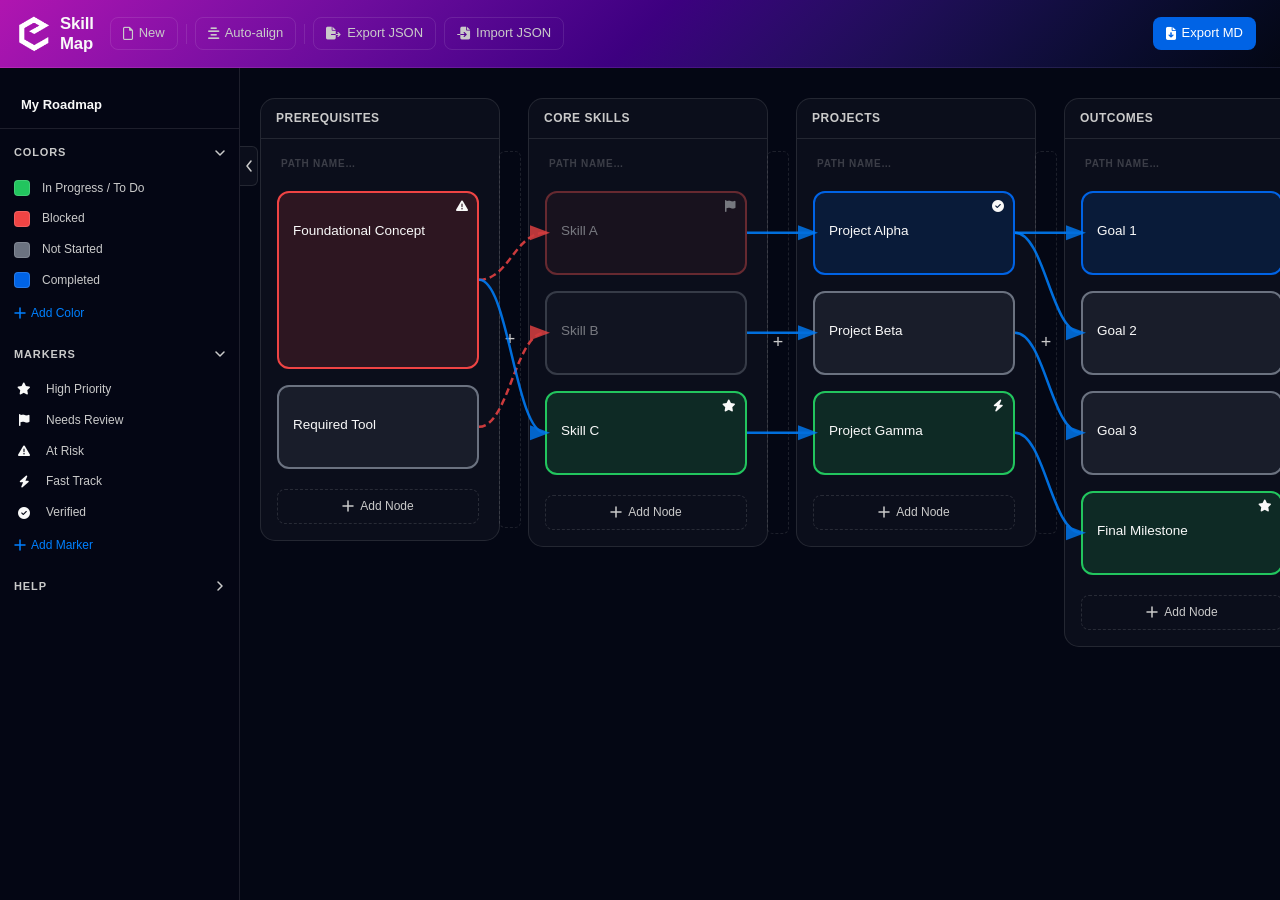
==== index.html @ e9efa6e0 "CDN" ====
<!DOCTYPE html>
<html lang="en">
<head>
<meta charset="UTF-8">
<meta http-equiv="X-Frame-Options" content="DENY">
<meta http-equiv="Content-Security-Policy" content="default-src 'self'; script-src 'self' 'unsafe-inline'; style-src 'self' 'unsafe-inline' cdnjs.cloudflare.com; font-src 'self' cdnjs.cloudflare.com; img-src 'self' data: blob:; frame-ancestors 'none'">
<meta name="viewport" content="width=device-width, initial-scale=1.0">
<title>Skill Map | Learning Path Builder</title>
<meta name="description" content="Map skills, milestones, and learning paths on a visual grid with typed connections and dependency locking. No install, saves locally">
<meta property="og:title" content="Skill Map — Visual Learning Path Builder">
<meta property="og:description" content="Map skills and learning paths as a grid with typed connections and dependency locking. No install">
<meta property="og:type" content="website">
<meta property="og:url" content="https://skillmap.neorgon.com/">
<meta property="og:site_name" content="Neorgon">
<meta name="twitter:card" content="summary_large_image">
<meta name="twitter:title" content="Skill Map — Visual Learning Path Builder">
<meta name="twitter:description" content="Map skills and learning paths as a grid with typed connections and dependency locking. No install">
<meta name="twitter:image" content="https://skillmap.neorgon.com/og-preview.jpg">
<meta name="robots" content="index, follow">
<link rel="canonical" href="https://skillmap.neorgon.com/">
<meta property="og:locale" content="en_US">
<meta property="og:image" content="https://skillmap.neorgon.com/og-preview.jpg">
<meta property="og:image:width" content="1200">
<meta property="og:image:height" content="630">
<meta name="theme-color" content="#040714">
<link rel="icon" type="image/x-icon" href="https://pub-b597cd281a384f98a47e1f043a6c4160.r2.dev/v1.0.0/favicon.ico" />
<link rel="icon" type="image/png" sizes="32x32" href="favicon-32x32.png" />
<link rel="icon" type="image/png" sizes="16x16" href="favicon-16x16.png" />
<link rel="stylesheet" href="https://cdnjs.cloudflare.com/ajax/libs/font-awesome/6.7.2/css/all.min.css" integrity="sha512-Evv84Mr4kqVGRNSgIGL/F/aIDqQb7xQ2vcrdIwxfjThSH8CSR7PBEakCr51Ck+w+/U6swU2Im1vVX0SVk9ABhg==" crossorigin="anonymous" referrerpolicy="no-referrer" />
<link rel="stylesheet" href="css/style.css" />
<script type="application/ld+json">
{
  "@context": "https://schema.org",
  "@type": "WebApplication",
  "name": "Skill Map",
  "description": "Map skills, milestones, and learning paths with typed connections and dependency locking.",
  "url": "https://skillmap.neorgon.com/",
  "applicationCategory": "ProductivityApplication",
  "operatingSystem": "Any",
  "offers": { "@type": "Offer", "price": "0", "priceCurrency": "USD" },
  "author": { "@type": "Organization", "name": "Neorgon", "url": "https://neorgon.com/" }
}
</script>
</head>
<body>
<div id="app">

  <a class="skip-link" href="#body">Skip to content</a>
  <!-- HEADER -->
  <header id="header">
    <div id="header-logo">
      <a href="https://neorgon.com/" target="_blank" rel="noopener noreferrer"><img src="energon-classic-logo.png" class="header-logo-img" alt="Neorgon"></a>
      <h1 id="app-brand"><span>Skill</span><span>Map</span></h1>
    </div>
    <button class="btn btn-ghost" id="btn-new" title="New diagram">
      <i class="fa-regular fa-file"></i>
      New
    </button>
    <div class="header-sep"></div>
    <button class="btn btn-ghost" id="btn-auto-layout" title="Auto-align nodes to their connections">
      <i class="fa-solid fa-align-center"></i>
      Auto-align
    </button>
    <div class="header-sep"></div>
    <button class="btn btn-ghost" id="btn-save-json" title="Export diagram as JSON file">
      <i class="fa-solid fa-file-export"></i>
      Export JSON
    </button>
    <button class="btn btn-ghost" id="btn-load-json" title="Import diagram from JSON file">
      <i class="fa-solid fa-file-import"></i>
      Import JSON
    </button>
    <input type="file" id="load-json-input" accept=".json" aria-hidden="true" />
    <div class="header-spacer"></div>
    <button class="btn btn-primary" id="btn-export-md" title="Export as Markdown">
      <i class="fa-solid fa-file-arrow-down"></i>
      Export MD
    </button>
    <a href="https://neorgon.com/" class="header-home" title="neorgon.com" aria-label="Neorgon home">
      <svg viewBox="0 0 24 24" fill="currentColor" xmlns="http://www.w3.org/2000/svg"><path d="M10 20v-6h4v6h5v-8h3L12 3 2 12h3v8z"/></svg>
    </a>
  </header>

  <!-- BODY -->
  <main id="body">

    <!-- SIDEBAR -->
    <nav id="sidebar">
      <div id="sidebar-inner">

        <!-- Diagram title -->
        <div id="sidebar-title-zone">
          <input type="text" id="diagram-title" spellcheck="false" aria-label="Diagram title" placeholder="Untitled Map" />
        </div>

        <!-- Color Legend -->
        <div class="sidebar-section" id="section-colors">
          <div class="sidebar-section-header" onclick="toggleSection('section-colors')">
            <span>Colors</span>
            <svg viewBox="0 0 12 12" fill="none"><path d="M2 4l4 4 4-4" stroke="currentColor" stroke-width="1.5" stroke-linecap="round" stroke-linejoin="round"/></svg>
          </div>
          <div class="sidebar-section-body">
            <div id="color-legend-list"></div>
            <button class="btn-add-legend" onclick="openAddColorModal()">
              <svg viewBox="0 0 12 12" fill="none"><path d="M6 1v10M1 6h10" stroke="currentColor" stroke-width="1.5" stroke-linecap="round"/></svg>
              Add Color
            </button>
          </div>
        </div>

        <!-- Marker Legend -->
        <div class="sidebar-section" id="section-markers">
          <div class="sidebar-section-header" onclick="toggleSection('section-markers')">
            <span>Markers</span>
            <svg viewBox="0 0 12 12" fill="none"><path d="M2 4l4 4 4-4" stroke="currentColor" stroke-width="1.5" stroke-linecap="round" stroke-linejoin="round"/></svg>
          </div>
          <div class="sidebar-section-body">
            <div id="marker-legend-list"></div>
            <button class="btn-add-legend" onclick="openAddMarkerModal()">
              <svg viewBox="0 0 12 12" fill="none"><path d="M6 1v10M1 6h10" stroke="currentColor" stroke-width="1.5" stroke-linecap="round"/></svg>
              Add Marker
            </button>
          </div>
        </div>

        <!-- Help -->
        <div class="sidebar-section collapsed" id="section-settings">
          <div class="sidebar-section-header" onclick="toggleSection('section-settings')">
            <span>Help</span>
            <svg viewBox="0 0 12 12" fill="none"><path d="M2 4l4 4 4-4" stroke="currentColor" stroke-width="1.5" stroke-linecap="round" stroke-linejoin="round"/></svg>
          </div>
          <div class="sidebar-section-body" style="color: var(--text-secondary); font-size: 11.5px; line-height: 1.6;">
            <p><b style="color: var(--text-primary)">Drag from node body</b> to connect</p>
            <p><b style="color: var(--text-primary)">Or hover over a node</b>, then click or drag the port circle</p>
            <p><b style="color: var(--text-primary)">Click a line</b> to change its type</p>
            <p><b style="color: var(--text-primary)">Double-click text</b> to edit</p>
            <p><b style="color: var(--text-primary)">Right-click</b> node for all options</p>
            <p><b style="color: var(--text-primary)">Double-click body</b> to lock/unlock</p>
            <p><b style="color: var(--text-primary)">Click lock icon</b> to unlock a manually locked node</p>
            <p><b style="color: var(--text-primary)">Drag handle</b> to move / reorder</p>
            <p style="margin-top: 8px; padding-top: 8px; border-top: 1px solid var(--border)"><b style="color: var(--accent-bright)">Dimmed + red border</b> means an unmet requirement. <b style="color: var(--accent-bright)">Lock icon</b> means manually locked.</p>
            <div style="margin-top: 10px; padding-top: 8px; border-top: 1px solid var(--border);">
              <div style="color: var(--text-secondary); font-size: 11px; font-weight: 600; letter-spacing: 0.07em; text-transform: uppercase; margin-bottom: 6px;">Connection types</div>
              <div class="etl-row"><span class="etl-dot" style="background:#ef4444"></span><span class="etl-name">blocks</span></div>
              <div class="etl-row"><span class="etl-dot" style="background:#0080ff"></span><span class="etl-name">informs</span></div>
              <div class="etl-row"><span class="etl-dot" style="background:#8b5cf6"></span><span class="etl-name">enhances</span></div>
              <div class="etl-row"><span class="etl-dot" style="background:#22c55e"></span><span class="etl-name">enables</span></div>
              <div class="etl-row"><span class="etl-dot" style="background:#f59e0b"></span><span class="etl-name">prepares</span></div>
            </div>
          </div>
        </div>

      </div>
    </nav>

    <!-- SIDEBAR TOGGLE -->
    <button id="sidebar-toggle" title="Toggle sidebar" onclick="toggleSidebar()">
      <svg id="sidebar-toggle-icon" viewBox="0 0 8 12" fill="none" width="8" height="12">
        <path d="M6 1L2 6L6 11" stroke="currentColor" stroke-width="1.5" stroke-linecap="round" stroke-linejoin="round"/>
      </svg>
    </button>

    <!-- CANVAS WRAPPER -->
    <div id="canvas-wrapper">
      <div id="canvas">
        <div class="canvas-hint" id="canvas-hint">
          <svg class="canvas-hint-icon" width="52" height="52" viewBox="0 0 24 24" fill="none" xmlns="http://www.w3.org/2000/svg">
            <rect x="3" y="3" width="7" height="7" rx="1.5" stroke="currentColor" stroke-width="1.2"/>
            <rect x="14" y="3" width="7" height="7" rx="1.5" stroke="currentColor" stroke-width="1.2"/>
            <rect x="3" y="14" width="7" height="7" rx="1.5" stroke="currentColor" stroke-width="1.2"/>
            <rect x="14" y="14" width="7" height="7" rx="1.5" stroke="currentColor" stroke-width="1.2"/>
            <line x1="6.5" y1="10" x2="6.5" y2="14" stroke="currentColor" stroke-width="1.2" stroke-linecap="round"/>
            <line x1="17.5" y1="10" x2="17.5" y2="14" stroke="currentColor" stroke-width="1.2" stroke-linecap="round"/>
          </svg>
          <div class="canvas-hint-text">Click <strong style="color: var(--text-primary); opacity: 1;">+ Add column</strong> to start building your roadmap</div>
        </div>
        <div id="column-header-row"><!-- filled by JS --></div>
        <div id="column-area">
          <!-- SVG overlay for connection lines -->
          <svg id="svg-overlay" width="0" height="0">
            <defs>
              <marker id="arrow-blocks"   markerWidth="8" markerHeight="8" refX="6" refY="3" orient="auto"><path d="M0,0 L0,6 L8,3 z" fill="#ef4444" opacity="0.9"/></marker>
              <marker id="arrow-informs"  markerWidth="8" markerHeight="8" refX="6" refY="3" orient="auto"><path d="M0,0 L0,6 L8,3 z" fill="#0080ff" opacity="0.9"/></marker>
              <marker id="arrow-enhances" markerWidth="8" markerHeight="8" refX="6" refY="3" orient="auto"><path d="M0,0 L0,6 L8,3 z" fill="#8b5cf6" opacity="0.9"/></marker>
              <marker id="arrow-enables"  markerWidth="8" markerHeight="8" refX="6" refY="3" orient="auto"><path d="M0,0 L0,6 L8,3 z" fill="#22c55e" opacity="0.9"/></marker>
              <marker id="arrow-prepares" markerWidth="8" markerHeight="8" refX="6" refY="3" orient="auto"><path d="M0,0 L0,6 L8,3 z" fill="#f59e0b" opacity="0.9"/></marker>
            </defs>
          </svg>
          <!-- columns filled by JS -->
        </div>
      </div>
    </div>

  </main><!-- #body -->
</div><!-- #app -->

<!-- CONTEXT MENU -->
<div id="context-menu" role="menu"></div>

<!-- EDGE TYPE MENU (shown when clicking a connection line) -->
<div id="edge-type-menu"></div>

<!-- TEMP CONNECTION SVG (rubber-band line while drawing) -->
<svg id="temp-connection-line" style="display:none;">
  <defs>
    <marker id="arrow-temp" markerWidth="8" markerHeight="8" refX="6" refY="3" orient="auto">
      <path d="M0,0 L0,6 L8,3 z" fill="#0080ff" opacity="0.7"/>
    </marker>
  </defs>
  <path id="temp-path" fill="none" stroke="#0080ff" stroke-width="2" stroke-dasharray="6,3"
        marker-end="url(#arrow-temp)" opacity="0.7"/>
</svg>

<!-- TOAST CONTAINER -->
<div id="toast-container"></div>

<!-- MODAL OVERLAY -->
<div id="modal-overlay">
  <div id="modal-box" class="modal"></div>
</div>

<script src="js/app.js" defer></script>
</body>
</html>
---- css/style.css ----
/* ===== RESET ===== */
*, *::before, *::after { box-sizing: border-box; margin: 0; padding: 0; }
button { cursor: pointer; border: none; background: none; font: inherit; }
input, textarea { font: inherit; }
[contenteditable]:focus { outline: none; }

/* ===== DESIGN TOKENS ===== */
:root {
  /* Colors */
  --bg: #040714;
  --surface: rgba(255,255,255,0.03);
  --surface-hover: rgba(255,255,255,0.06);
  --surface-2: rgba(255,255,255,0.07);
  --border-subtle: rgba(255,255,255,0.07);
  --border: rgba(255,255,255,0.1);
  --border-strong: rgba(255,255,255,0.22);
  --border-active: rgba(255,255,255,0.25);
  --text-primary: #f9f9f9;
  --text-secondary: #cacaca;
  --text-muted: rgba(255,255,255,0.55);
  --accent: #0063e5;
  --accent-bright: #0080ff;
  --success: #22c55e;
  --warning: #f59e0b;
  --danger: #ef4444;

  /* Typography Scale */
  --text-xs:   0.75rem;
  --text-sm:   0.875rem;
  --text-base: 1rem;
  --text-lg:   1.125rem;
  --text-xl:   1.25rem;
  --text-2xl:  1.5rem;
  --font: 'Avenir Next', -apple-system, BlinkMacSystemFont, 'Segoe UI', sans-serif;

  /* Spacing Scale (4px grid) */
  --space-1: 4px;
  --space-2: 8px;
  --space-3: 12px;
  --space-4: 16px;
  --space-6: 24px;
  --space-8: 32px;
  --space-10: 40px;
  --space-12: 48px;

  /* Radii */
  --radius-sm: 6px;
  --radius-input: 8px;
  --radius-card: 15px;
  --radius-xl: 20px;

  /* Easing & Duration */
  --ease-snap: cubic-bezier(0.34, 1.56, 0.64, 1);
  --ease-out:  cubic-bezier(0.16, 1, 0.3, 1);
  --dur-fast: 120ms;
  --dur: 200ms;
  --dur-slow: 350ms;

  /* App dimensions */
  --sidebar-width: 240px;
  --header-height: 68px;
  --col-min-width: 300px;
  --node-base-height: 84px;
  --node-row-span: 94px;
  --node-gap: 16px;
  --col-padding: 12px;
}

/* ===== BASE ===== */
html, body {
  height: 100%;
  overflow: hidden;
  background: var(--bg);
  color: var(--text-primary);
  font-family: var(--font);
  font-size: 14px;
  line-height: 1.4;
}

/* ===== APP SHELL ===== */
#app {
  display: flex;
  flex-direction: column;
  height: 100vh;
  width: 100vw;
  overflow: hidden;
}

/* ===== HEADER ===== */
#header {
  display: flex;
  align-items: center;
  gap: 8px;
  padding: 0 16px;
  height: var(--header-height);
  background: linear-gradient(in oklch 135deg, #B015B0 0%, #3D0080 50%, #040714 100%);
  border-bottom: 1px solid rgba(255, 255, 255, 0.07);
  backdrop-filter: blur(12px);
  flex-shrink: 0;
  z-index: 100;
}

#header-logo {
  display: flex;
  align-items: center;
  gap: 8px;
  margin-right: 8px;
}

.header-logo-img {
  height: 36px;
  width: auto;
  flex-shrink: 0;
  filter: brightness(0) invert(1);
  transition: transform 0.3s cubic-bezier(0.34, 1.56, 0.64, 1);
  display: block;
}
.header-logo-img:hover { transform: scale(1.14) rotate(-9deg); }

#app-brand {
  display: flex;
  flex-direction: column;
  line-height: 1.15;
  font-size: 1.2em;
  font-weight: 600;
  color: var(--text-primary);
  letter-spacing: -0.01em;
}

/* Diagram title lives in the sidebar now */
#sidebar-title-zone {
  padding: 10px 12px 8px;
  border-bottom: 1px solid var(--border);
  margin-bottom: 8px;
}
#diagram-title {
  width: 100%;
  box-sizing: border-box;
  font-size: 13px;
  font-weight: 600;
  color: var(--text-primary);
  background: transparent;
  border: 1px solid transparent;
  border-radius: var(--radius-input);
  padding: 5px 8px;
  transition: border-color 0.15s ease, background 0.15s ease;
}
#diagram-title:hover {
  border-color: var(--border);
  background: var(--surface-hover);
}
#diagram-title:focus {
  border-color: var(--accent);
  background: var(--surface-hover);
  outline: none;
}

.header-sep {
  width: 1px;
  height: 20px;
  background: var(--border);
  flex-shrink: 0;
}

.header-spacer { flex: 1; }

/* Header buttons */
.btn {
  display: inline-flex;
  align-items: center;
  gap: 6px;
  padding: 6px 12px;
  border-radius: var(--radius-input);
  font-size: 13px;
  font-weight: 500;
  transition: all 0.15s ease;
  white-space: nowrap;
  flex-shrink: 0;
}
.btn-ghost {
  color: var(--text-secondary);
  border: 1px solid var(--border);
  background: transparent;
}
.btn-ghost:hover {
  color: var(--text-primary);
  border-color: var(--border-active);
  background: var(--surface-hover);
}
.btn-primary {
  color: #fff;
  background: var(--accent);
  border: 1px solid transparent;
}
.btn-primary:hover {
  background: var(--accent-bright);
  box-shadow: 0 4px 16px rgba(0,99,229,0.4);
}
.btn-danger-ghost {
  color: var(--danger);
  border: 1px solid rgba(239,68,68,0.3);
}
.btn-danger-ghost:hover {
  background: rgba(239,68,68,0.1);
  border-color: var(--danger);
}
.btn svg { width: 14px; height: 14px; flex-shrink: 0; }
.btn i { font-size: 13px; flex-shrink: 0; line-height: 1; }
.btn:focus-visible {
  outline: 2px solid var(--accent);
  outline-offset: 2px;
}

/* Hidden file input */
#load-json-input { display: none; }

/* ===== BODY LAYOUT ===== */
#body {
  display: flex;
  flex: 1;
  overflow: hidden;
  position: relative;
}

/* ===== SIDEBAR ===== */
#sidebar {
  width: var(--sidebar-width);
  flex-shrink: 0;
  background: rgba(4,7,20,0.8);
  border-right: 1px solid var(--border);
  display: flex;
  flex-direction: column;
  overflow: hidden;
  transition: width 0.2s ease;
}
#sidebar.collapsed { width: 0; overflow: hidden; }

#sidebar-inner {
  width: var(--sidebar-width);
  height: 100%;
  overflow-y: auto;
  overflow-x: hidden;
  padding: 12px 0 20px;
  scrollbar-width: thin;
  scrollbar-color: rgba(255,255,255,0.1) transparent;
}
#sidebar-inner::-webkit-scrollbar { width: 4px; }
#sidebar-inner::-webkit-scrollbar-thumb { background: rgba(255,255,255,0.1); border-radius: 2px; }

/* Sidebar section */
.sidebar-section {
  margin-bottom: 4px;
}

.sidebar-section-header {
  display: flex;
  align-items: center;
  gap: 6px;
  padding: 8px 14px;
  cursor: pointer;
  user-select: none;
  color: var(--text-secondary);
  font-size: 11px;
  font-weight: 600;
  letter-spacing: 0.08em;
  text-transform: uppercase;
  transition: color 0.15s ease;
}
.sidebar-section-header:hover { color: var(--text-primary); }
.sidebar-section-header svg {
  width: 12px; height: 12px;
  margin-left: auto;
  transition: transform 0.2s ease;
}
.sidebar-section.collapsed .sidebar-section-header svg { transform: rotate(-90deg); }
.sidebar-section-body { padding: 4px 12px 8px; }
.sidebar-section.collapsed .sidebar-section-body { display: none; }

/* Legend rows */
.legend-row {
  display: flex;
  align-items: center;
  gap: 7px;
  padding: 4px 2px;
  border-radius: 6px;
  transition: background 0.12s ease;
}
.legend-row:hover { background: var(--surface-hover); }

.color-swatch {
  width: 16px; height: 16px;
  border-radius: 4px;
  flex-shrink: 0;
  cursor: pointer;
  border: 1.5px solid rgba(255,255,255,0.15);
}
.color-swatch-input {
  width: 16px; height: 16px;
  border-radius: 4px;
  padding: 0;
  border: none;
  cursor: pointer;
  flex-shrink: 0;
  opacity: 0;
  position: absolute;
}
.color-swatch-wrapper {
  position: relative;
  width: 16px; height: 16px;
  flex-shrink: 0;
}

.legend-label {
  flex: 1;
  font-size: 12px;
  color: var(--text-secondary);
  background: transparent;
  border: 1px solid transparent;
  border-radius: 4px;
  padding: 2px 4px;
  min-width: 0;
  transition: all 0.12s ease;
}
.legend-label:hover { border-color: var(--border); }
.legend-label:focus { border-color: var(--accent); color: var(--text-primary); outline: none; }

.legend-delete {
  width: 20px; height: 20px;
  border-radius: 4px;
  color: var(--text-secondary);
  display: flex; align-items: center; justify-content: center;
  font-size: 14px;
  line-height: 1;
  opacity: 0;
  transition: all 0.12s ease;
  flex-shrink: 0;
}
.legend-row:hover .legend-delete { opacity: 1; }
.legend-delete:hover { background: rgba(239,68,68,0.15); color: var(--danger); }

.marker-icon { display: inline-flex; align-items: center; justify-content: center; width: 20px; height: 20px; flex-shrink: 0; }
.marker-icon i { font-size: 12px; }
.node-markers span { display: inline-flex; align-items: center; }
.node-markers span i { font-size: 12px; }

.btn-add-legend {
  display: flex;
  align-items: center;
  gap: 5px;
  padding: 5px 2px;
  margin-top: 4px;
  color: var(--accent-bright);
  font-size: 12px;
  font-weight: 500;
  border-radius: 4px;
  transition: all 0.12s ease;
  width: 100%;
}
.btn-add-legend:hover { background: rgba(0,128,255,0.08); }
.btn-add-legend svg { width: 12px; height: 12px; }

/* Sidebar toggle button */
#sidebar-toggle {
  position: absolute;
  left: var(--sidebar-width);
  top: calc(var(--header-height) + 10px);
  z-index: 200;
  width: 18px;
  height: 40px;
  background: var(--surface);
  border: 1px solid var(--border);
  border-left: none;
  border-radius: 0 6px 6px 0;
  color: var(--text-secondary);
  display: flex; align-items: center; justify-content: center;
  transition: left 0.2s ease, color 0.15s ease, background 0.15s ease;
  cursor: pointer;
}
#sidebar-toggle:hover { color: var(--text-primary); background: var(--surface-hover); }
#sidebar.collapsed ~ #sidebar-toggle,
#sidebar-toggle.collapsed { left: 0; }

/* ===== CANVAS WRAPPER ===== */
#canvas-wrapper {
  flex: 1;
  overflow: auto;
  position: relative;
  background: var(--bg);
  scrollbar-width: thin;
  scrollbar-color: rgba(255,255,255,0.1) transparent;
}
#canvas-wrapper::-webkit-scrollbar { width: 8px; height: 8px; }
#canvas-wrapper::-webkit-scrollbar-track { background: transparent; }
#canvas-wrapper::-webkit-scrollbar-thumb { background: rgba(255,255,255,0.1); border-radius: 4px; }
#canvas-wrapper::-webkit-scrollbar-corner { background: transparent; }

/* ===== CANVAS ===== */
#canvas {
  display: flex;
  flex-direction: column;
  min-width: max-content;
  min-height: 100%;
  padding: 20px 20px 40px;
  position: relative;
}

/* Column header row */
#column-header-row {
  display: flex;
  gap: 28px;
  margin-bottom: 10px;
  align-items: stretch;
}

/* Column grid area */
#column-area {
  display: flex;
  gap: 28px;
  flex: 1;
  align-items: flex-start;
  position: relative;
}

/* Individual column */
.column {
  min-width: var(--col-min-width);
  width: var(--col-min-width);
  display: flex;
  flex-direction: column;
  flex-shrink: 0;
}

.column-header {
  display: flex;
  align-items: center;
  gap: 6px;
  background: var(--surface);
  border: 1px solid var(--border);
  border-radius: var(--radius-card) var(--radius-card) 0 0;
  padding: 8px 10px;
  min-height: 40px;
  position: relative;
}

.column-title {
  flex: 1;
  font-size: 12px;
  font-weight: 600;
  letter-spacing: 0.04em;
  color: var(--text-secondary);
  text-transform: uppercase;
  background: transparent;
  border: 1px solid transparent;
  border-radius: 4px;
  padding: 2px 4px;
  cursor: text;
  transition: all 0.12s ease;
  white-space: nowrap;
  overflow: hidden;
  text-overflow: ellipsis;
  min-width: 0;
}
.column-title:hover { border-color: var(--border); color: var(--text-primary); }
.column-title:focus { border-color: var(--accent); color: var(--text-primary); outline: none; }

.column-delete-btn {
  width: 20px; height: 20px;
  border-radius: 4px;
  color: var(--text-secondary);
  display: flex; align-items: center; justify-content: center;
  font-size: 14px;
  opacity: 0;
  transition: all 0.12s ease;
  flex-shrink: 0;
}
.column-header:hover .column-delete-btn { opacity: 1; }
.column-delete-btn:hover { background: rgba(239,68,68,0.15); color: var(--danger); }

/* Column body (nodes list) */
.column-body {
  background: var(--surface);
  border: 1px solid var(--border);
  border-top: none;
  border-radius: 0 0 var(--radius-card) var(--radius-card);
  padding: var(--col-padding);
  display: flex;
  flex-direction: column;
  gap: var(--node-gap);
  flex: 1;
  min-height: 120px;
}

/* Add node button in column */
.btn-add-node {
  display: flex;
  align-items: center;
  justify-content: center;
  gap: 6px;
  padding: 8px;
  border-radius: var(--radius-input);
  border: 1.5px dashed rgba(255,255,255,0.12);
  color: var(--text-secondary);
  font-size: 12px;
  font-weight: 500;
  transition: all 0.15s ease;
  margin-top: 4px;
}
.btn-add-node:hover {
  border-color: var(--accent);
  color: var(--accent-bright);
  background: rgba(0,99,229,0.06);
}
.btn-add-node svg { width: 12px; height: 12px; }

/* Add column button */
#add-column-btn {
  min-width: 48px;
  width: 48px;
  display: flex;
  align-items: center;
  justify-content: center;
  background: var(--surface);
  border: 1.5px dashed rgba(255,255,255,0.1);
  border-radius: var(--radius-card);
  color: var(--text-secondary);
  font-size: 20px;
  transition: all 0.15s ease;
  flex-shrink: 0;
  cursor: pointer;
  min-height: 80px;
}
#add-column-btn:hover {
  border-color: var(--accent);
  color: var(--accent-bright);
  background: rgba(0,99,229,0.06);
}

/* ===== NODES ===== */
.node {
  position: relative;
  border-radius: 12px;
  border: 2px solid;
  padding: 14px 14px 12px;
  cursor: pointer;
  transition: transform 0.15s ease, box-shadow 0.15s ease, opacity 0.15s ease;
  user-select: none;
  min-height: var(--node-base-height);
  display: flex;
  flex-direction: column;
  gap: 6px;
}
.node:hover {
  transform: translateY(-2px);
}
.node.selected {
  outline: 2px solid var(--accent-bright);
  outline-offset: 2px;
}
.node.drag-over {
  outline: 2px dashed var(--accent-bright);
  outline-offset: 2px;
}
.node.effectively-locked {
  opacity: 0.45;
  filter: grayscale(20%);
}
.node.drag-source { opacity: 0.2 !important; pointer-events: none; }

/* ── GAME CARD LAYOUT ────────────────────────────────── */
.node.node-has-icon {
  padding: 0;
  flex-direction: row;
  align-items: stretch;
  overflow: hidden;
  min-height: 64px;
}
.node-icon-box {
  width: 64px;
  min-width: 64px;
  flex-shrink: 0;
  overflow: hidden;
  position: relative;
}
.node-icon-box img {
  width: 100%;
  height: 100%;
  object-fit: cover;
  display: block;
}
.node-vbar {
  width: 3px;
  flex-shrink: 0;
  align-self: stretch;
  opacity: 0.55;
}
.node-body-content {
  flex: 1;
  padding: 10px 32px 10px 12px;
  display: flex;
  flex-direction: column;
  justify-content: center;
  min-width: 0;
}
/* In game card, no top margin needed on text — no inline handle above */
.node.node-has-icon .node-text {
  margin-top: 0 !important;
}
/* Push drag handle dots to only span the body content area (after icon+vbar = 67px) */
.node.node-has-icon .node-drag-handle {
  left: 67px;
}

/* ===== POINTER DRAG ===== */
.drop-indicator {
  height: 3px;
  background: var(--accent-bright);
  border-radius: 2px;
  margin: 2px 0;
  box-shadow: 0 0 10px rgba(0,128,255,0.8), 0 0 0 1px rgba(0,128,255,0.3);
  pointer-events: none;
  flex-shrink: 0;
  animation: drop-indicator-in 0.1s ease forwards;
}
@keyframes drop-indicator-in {
  from { opacity: 0; transform: scaleX(0.8); }
  to   { opacity: 1; transform: scaleX(1); }
}
.column-body.drag-target, .lane.drag-target {
  background: rgba(0,99,229,0.08) !important;
  border-color: rgba(0,99,229,0.4) !important;
  box-shadow: inset 0 0 24px rgba(0,99,229,0.06);
}

/* Node text */
.node-text {
  font-size: 13.5px;
  font-weight: 500;
  color: var(--text-primary);
  word-break: break-word;
  flex: 1;
  line-height: 1.45;
  min-height: 20px;
}
.node-text[contenteditable="true"] {
  cursor: text;
  border-radius: 3px;
  padding: 1px 3px;
  margin: -1px -3px;
  background: rgba(255,255,255,0.06);
  outline: 1px solid var(--accent);
}

/* Node markers */
.node-markers {
  position: absolute;
  top: 7px;
  right: 9px;
  display: flex;
  gap: 3px;
  font-size: 13px;
  line-height: 1;
}
.node-markers span {
  display: inline-block;
  animation: marker-pop 0.2s cubic-bezier(0.34,1.56,0.64,1) both;
}
@keyframes marker-pop {
  from { opacity: 0; transform: scale(0.4) rotate(-15deg); }
  to   { opacity: 1; transform: scale(1) rotate(0deg); }
}

/* Lock overlay — rendered as a clickable button */
.node-lock {
  position: absolute;
  top: 6px;
  left: 7px;
  font-size: 11px;
  opacity: 0.6;
  background: none;
  border: none;
  cursor: pointer;
  padding: 3px;
  border-radius: 4px;
  line-height: 1;
  display: inline-flex;
  align-items: center;
  color: var(--text-secondary);
  transition: opacity 0.12s ease, background 0.12s ease;
}
.node-lock:hover {
  opacity: 1;
  background: rgba(255,255,255,0.12);
}

/* Connection ports */
.port {
  position: absolute;
  width: 14px;
  height: 14px;
  border-radius: 50%;
  background: var(--bg);
  border: 2.5px solid var(--border-active);
  top: 50%;
  transform: translateY(-50%);
  opacity: 0;
  transition: opacity 0.15s ease, transform 0.15s ease, border-color 0.15s ease, background 0.15s ease;
  z-index: 20;
  cursor: crosshair;
}
.port-left  { left:  -7px; }
.port-right { right: -7px; }
.port-top    { top: -7px;  bottom: auto; left: 50%; transform: translateX(-50%); }
.port-bottom { bottom: -7px; top: auto; left: 50%; transform: translateX(-50%); }
/* Show ports on node hover */
.node:hover .port { opacity: 1; }
/* Bigger + colored on port hover */
.port:hover {
  transform: translateY(-50%) scale(1.5);
  border-color: var(--accent-bright);
  background: var(--accent-bright);
  box-shadow: 0 0 0 4px rgba(0,128,255,0.25);
}
.port-top:hover    { transform: translateX(-50%) scale(1.5); border-color: var(--accent-bright); background: var(--accent-bright); box-shadow: 0 0 0 4px rgba(0,128,255,0.25); }
.port-bottom:hover { transform: translateX(-50%) scale(1.5); border-color: var(--accent-bright); background: var(--accent-bright); box-shadow: 0 0 0 4px rgba(0,128,255,0.25); }
/* In connection mode: keep all ports visible */
.connection-mode .port { opacity: 0.9; animation: port-pulse 1.2s ease infinite; }
.connection-mode .port-source-active {
  background: var(--accent-bright);
  border-color: var(--accent-bright);
  opacity: 1;
  animation: none;
  box-shadow: 0 0 0 5px rgba(0,128,255,0.3);
}
/* While dragging to connect — show ports on ALL nodes */
.drag-connecting .port { opacity: 0.8; }
.drag-connecting .node:hover .port {
  opacity: 1;
  transform: translateY(-50%) scale(1.4);
  border-color: var(--accent-bright);
  background: rgba(0,128,255,0.3);
}

@keyframes port-pulse {
  0%, 100% { box-shadow: 0 0 0 0 rgba(0,128,255,0.5); }
  50% { box-shadow: 0 0 0 4px rgba(0,128,255,0); }
}

/* ===== SVG OVERLAY ===== */
#svg-overlay {
  position: absolute;
  top: 0; left: 0;
  pointer-events: none;
  z-index: 10;
  overflow: visible;
}
#svg-overlay path, #svg-overlay line {
  pointer-events: none;
}
#svg-overlay path.selected-edge {
  stroke-width: 4 !important;
  filter: drop-shadow(0 0 4px currentColor);
}

/* ===== CONTEXT MENU ===== */
#context-menu {
  position: fixed;
  z-index: 1000;
  background: rgba(10,15,35,0.97);
  border: 1px solid var(--border-active);
  border-radius: 10px;
  padding: 4px;
  min-width: 180px;
  box-shadow: 0 12px 40px rgba(0,0,0,0.6), 0 0 0 1px rgba(255,255,255,0.04);
  backdrop-filter: blur(20px);
  display: none;
}
#context-menu.visible { display: block; }

.ctx-item {
  display: flex;
  align-items: center;
  gap: 8px;
  padding: 7px 10px;
  border-radius: 6px;
  color: var(--text-secondary);
  font-size: 13px;
  cursor: pointer;
  transition: all 0.1s ease;
  white-space: nowrap;
}
.ctx-item:hover { background: var(--surface-hover); color: var(--text-primary); }
.ctx-item.danger:hover { background: rgba(239,68,68,0.1); color: var(--danger); }
.ctx-item svg { width: 14px; height: 14px; flex-shrink: 0; }

.ctx-separator {
  height: 1px;
  background: var(--border);
  margin: 3px 6px;
}

.ctx-submenu-header {
  padding: 4px 10px 2px;
  font-size: 10px;
  font-weight: 600;
  letter-spacing: 0.07em;
  text-transform: uppercase;
  color: rgba(255,255,255,0.3);
}

.ctx-color-grid {
  display: flex;
  flex-wrap: wrap;
  gap: 5px;
  padding: 4px 10px 6px;
}
.ctx-color-btn {
  width: 22px; height: 22px;
  border-radius: 5px;
  border: 2px solid rgba(255,255,255,0.15);
  cursor: pointer;
  transition: transform 0.1s ease, border-color 0.1s ease;
  flex-shrink: 0;
}
.ctx-color-btn:hover { transform: scale(1.2); border-color: rgba(255,255,255,0.5); }
.ctx-color-btn.active { border-color: white; box-shadow: 0 0 0 2px rgba(255,255,255,0.3); }

.ctx-marker-row {
  display: flex;
  flex-wrap: wrap;
  gap: 4px;
  padding: 4px 10px 6px;
}
.ctx-marker-btn {
  width: 28px; height: 28px;
  border-radius: 6px;
  border: 1.5px solid var(--border);
  cursor: pointer;
  font-size: 14px;
  display: flex; align-items: center; justify-content: center;
  transition: all 0.1s ease;
  flex-shrink: 0;
}
.ctx-marker-btn:hover { background: var(--surface-hover); border-color: var(--border-active); }
.ctx-marker-btn.active { border-color: var(--accent-bright); background: rgba(0,128,255,0.15); }

.ctx-rowspan-row {
  display: flex;
  gap: 4px;
  padding: 4px 10px 6px;
}
.ctx-span-btn {
  flex: 1;
  padding: 4px;
  border-radius: 5px;
  border: 1.5px solid var(--border);
  color: var(--text-secondary);
  font-size: 12px;
  text-align: center;
  cursor: pointer;
  transition: all 0.1s ease;
}
.ctx-span-btn:hover { border-color: var(--border-active); color: var(--text-primary); background: var(--surface-hover); }
.ctx-span-btn.active { border-color: var(--accent-bright); color: var(--accent-bright); background: rgba(0,128,255,0.12); }

/* Edge type selector */
.ctx-edge-type-row {
  display: flex;
  gap: 5px;
  padding: 4px 10px 6px;
}
.ctx-edge-type-btn {
  flex: 1;
  padding: 5px;
  border-radius: 6px;
  border: 1.5px solid var(--border);
  color: var(--text-secondary);
  font-size: 11px;
  font-weight: 500;
  text-align: center;
  cursor: pointer;
  transition: all 0.12s ease;
}
.ctx-edge-type-btn.blocks { color: var(--danger); }
.ctx-edge-type-btn.informs { color: var(--accent-bright); }
.ctx-edge-type-btn:hover { border-color: currentColor; background: rgba(255,255,255,0.04); }

/* ===== EDGE TYPE MENU ===== */
#edge-type-menu {
  position: fixed;
  z-index: 1000;
  background: rgba(10,15,35,0.97);
  border: 1px solid var(--border-active);
  border-radius: 10px;
  padding: 6px;
  display: none;
  flex-direction: column;
  gap: 2px;
  min-width: 170px;
  box-shadow: 0 12px 40px rgba(0,0,0,0.6), 0 0 0 1px rgba(255,255,255,0.04);
  backdrop-filter: blur(20px);
}
#edge-type-menu.visible { display: flex; }
.etm-label {
  font-size: 10px;
  font-weight: 600;
  letter-spacing: 0.08em;
  text-transform: uppercase;
  color: rgba(255,255,255,0.3);
  padding: 3px 8px 5px;
}
.etm-btn {
  display: flex;
  align-items: center;
  gap: 9px;
  padding: 7px 10px;
  border-radius: 6px;
  cursor: pointer;
  font-size: 12px;
  font-weight: 500;
  color: var(--text-secondary);
  transition: all 0.1s ease;
  background: none;
  border: none;
  text-align: left;
  width: 100%;
}
.etm-btn:hover { background: var(--surface-hover); color: var(--text-primary); }
.etm-btn.active { background: rgba(255,255,255,0.07); color: var(--text-primary); }
.etm-dot { width: 10px; height: 10px; border-radius: 50%; flex-shrink: 0; }
.etm-btn i { font-size: 12px; width: 14px; text-align: center; flex-shrink: 0; }
.etm-sep { height: 1px; background: var(--border); margin: 3px 6px; }

/* ===== TOASTS ===== */
#toast-container {
  position: fixed;
  bottom: 20px;
  right: 20px;
  z-index: 2000;
  display: flex;
  flex-direction: column;
  gap: 8px;
  pointer-events: none;
}

.toast {
  background: rgba(20,28,58,0.97);
  border: 1px solid var(--border-active);
  border-radius: 10px;
  padding: 10px 16px;
  font-size: 13px;
  color: var(--text-primary);
  display: flex;
  align-items: center;
  gap: 8px;
  box-shadow: 0 8px 32px rgba(0,0,0,0.5);
  backdrop-filter: blur(16px);
  animation: toast-in 0.25s ease forwards;
  max-width: 320px;
}
.toast.out { animation: toast-out 0.25s ease forwards; }
.toast-icon { font-size: 16px; flex-shrink: 0; }

@keyframes toast-in {
  from { opacity: 0; transform: translateY(12px); }
  to { opacity: 1; transform: translateY(0); }
}
@keyframes toast-out {
  from { opacity: 1; transform: translateY(0); }
  to { opacity: 0; transform: translateY(6px); }
}

/* ===== MODALS ===== */
#modal-overlay {
  position: fixed;
  inset: 0;
  background: rgba(0,0,0,0.6);
  backdrop-filter: blur(6px);
  z-index: 500;
  display: none;
  align-items: center;
  justify-content: center;
}
#modal-overlay.visible { display: flex; }

.modal {
  background: rgba(10,15,35,0.98);
  border: 1px solid var(--border-active);
  border-radius: var(--radius-card);
  padding: 24px;
  min-width: 320px;
  max-width: 480px;
  box-shadow: 0 24px 64px rgba(0,0,0,0.8);
}
.modal-title {
  font-size: 16px;
  font-weight: 600;
  margin-bottom: 16px;
  color: var(--text-primary);
}
.modal-body { margin-bottom: 20px; }
.modal-body p { color: var(--text-secondary); font-size: 13px; line-height: 1.5; }
.modal-actions { display: flex; gap: 8px; justify-content: flex-end; }

/* Form inputs inside modals */
.form-group { margin-bottom: 14px; }
.form-label { display: block; font-size: 12px; color: var(--text-secondary); margin-bottom: 5px; font-weight: 500; }
.form-input {
  width: 100%;
  padding: 8px 10px;
  background: var(--surface);
  border: 1px solid var(--border);
  border-radius: var(--radius-input);
  color: var(--text-primary);
  font-size: 13px;
  transition: border-color 0.12s ease;
}
.form-input:focus { border-color: var(--accent); outline: none; }

/* Add color form */
.add-color-preview {
  width: 100%;
  height: 40px;
  border-radius: var(--radius-input);
  border: 1px solid var(--border);
  margin-top: 8px;
}

/* ===== CONNECTION TEMP LINE ===== */
#temp-connection-line {
  pointer-events: none;
  position: fixed;
  top: 0; left: 0;
  width: 100vw; height: 100vh;
  z-index: 50;
  overflow: visible;
}

/* ===== DRAG INDICATOR ===== */
.node-drag-handle {
  position: absolute;
  top: 0; left: 0; right: 0;
  height: 20px;
  cursor: grab;
  border-radius: 8px 8px 0 0;
  display: flex;
  align-items: center;
  justify-content: center;
}
.node-drag-handle:active { cursor: grabbing; }
.node-drag-handle-dots {
  display: flex;
  gap: 3px;
  opacity: 0;
  transition: opacity 0.12s ease;
}
.node:hover .node-drag-handle-dots { opacity: 0.4; }
.node-drag-handle-dots span {
  width: 3px; height: 3px;
  border-radius: 50%;
  background: var(--text-secondary);
  display: block;
}

/* ===== CANVAS EMPTY STATE ===== */
.canvas-hint {
  position: absolute;
  inset: 0;
  display: flex;
  flex-direction: column;
  align-items: center;
  justify-content: center;
  gap: 12px;
  pointer-events: none;
  text-align: center;
}
.canvas-hint-icon { opacity: 0.18; }
.canvas-hint-text {
  font-size: 13px;
  color: var(--text-secondary);
  opacity: 0.45;
  line-height: 1.6;
}
#canvas:has(.column) .canvas-hint { display: none; }

/* ── Edge type legend ── */
.etl-row { display: flex; align-items: center; gap: 7px; padding: 2px 0; }
.etl-dot { width: 8px; height: 8px; border-radius: 50%; flex-shrink: 0; }
.etl-name { font-size: 11.5px; color: var(--text-secondary); }

/* ===== LANES ===== */
.lanes-wrapper {
  display: flex;
  flex-direction: row;
  gap: 16px;
  padding: var(--col-padding);
  flex: 1;
  min-height: 120px;
  align-items: flex-start;
  background: var(--surface);
  border: 1px solid var(--border);
  border-top: none;
  border-radius: 0 0 var(--radius-card) var(--radius-card);
}
.lane {
  flex: 1;
  min-width: 210px;
  display: flex;
  flex-direction: column;
  gap: var(--node-gap);
  position: relative;
  border-radius: 8px;
  padding: 4px;
  transition: background 0.12s ease;
}
.lane + .lane {
  border-left: 1px dashed rgba(255,255,255,0.08);
  padding-left: 20px;
}

/* Extra gap around nodes that have a same-lane vertical connection */
.node.vert-conn-below { margin-bottom: 48px; }
.node.vert-conn-above { margin-top: 48px; }
.lane-head-row {
  display: flex;
  align-items: center;
  gap: 4px;
  min-height: 18px;
}
.lane-header {
  font-size: 10px;
  font-weight: 600;
  color: var(--text-secondary);
  text-transform: uppercase;
  letter-spacing: 0.07em;
  padding: 2px 4px 4px;
  border-radius: 4px;
  outline: none;
  cursor: text;
  min-height: 14px;
  flex: 1;
}
.btn-del-lane {
  margin-left: auto;
  flex-shrink: 0;
  font-size: 14px;
  line-height: 1;
  color: var(--text-secondary);
  padding: 0 3px;
  border-radius: 4px;
  opacity: 0;
  transition: opacity 0.15s ease, color 0.15s ease;
}
.lane-head-row:hover .btn-del-lane { opacity: 1; }
.btn-del-lane:hover { color: var(--danger); }
.lane-header:empty::before {
  content: attr(data-placeholder);
  opacity: 0.25;
  pointer-events: none;
}
.lane-header:focus { background: rgba(255,255,255,0.04); }
.btn-add-lane {
  min-width: 22px;
  align-self: stretch;
  border-radius: 6px;
  border: 1px dashed var(--border);
  color: var(--text-secondary);
  font-size: 18px;
  line-height: 1;
  display: flex; align-items: center; justify-content: center;
  cursor: pointer;
  transition: all 0.15s ease;
  flex-shrink: 0;
  padding: 0 4px;
}
.btn-add-lane:hover { border-color: var(--accent); color: var(--accent-bright); background: rgba(0,99,229,0.05); }

/* ===== ACCESSIBILITY ===== */
:focus-visible {
  outline: 2px solid var(--accent-bright, #0080ff);
  outline-offset: 2px;
}
.skip-link {
  position: absolute;
  top: -100%;
  left: 16px;
  z-index: 1000;
  padding: 8px 16px;
  background: var(--accent-bright, #0080ff);
  color: #000;
  font-weight: 600;
  font-size: .875rem;
  border-radius: 0 0 6px 6px;
  text-decoration: none;
  transition: top .2s;
}
.skip-link:focus { top: 0; }

/* ===== RESPONSIVE ===== */
@media (max-width: 700px) {
  #sidebar { width: 0; }
  #sidebar.mobile-open { width: var(--sidebar-width); }
  #sidebar-toggle { display: flex; }
}

/* ===== UTILITY ===== */
.sr-only { position: absolute; width: 1px; height: 1px; overflow: hidden; clip: rect(0,0,0,0); }

/* ===== ENTRANCE ANIMATION ===== */
@keyframes fadeIn {
  from { opacity: 0; transform: translateY(8px); }
  to   { opacity: 1; transform: translateY(0); }
}

/* ===== SKELETON LOADING ===== */
@keyframes shimmer { to { background-position: -200% 0; } }
.skeleton {
  background: linear-gradient(90deg, var(--surface-1) 25%, var(--surface-2) 50%, var(--surface-1) 75%);
  background-size: 200% 100%;
  animation: shimmer 1.5s ease-in-out infinite;
  border-radius: 10px;
}

/* ===== REDUCED MOTION ===== */
@media (prefers-reduced-motion: reduce) {
  *, *::before, *::after {
    animation-duration: 0.01ms !important;
    animation-iteration-count: 1 !important;
    transition-duration: 0.01ms !important;
  }
  .header-logo-img { transition: none; }
  #sidebar { transition: none; }
}
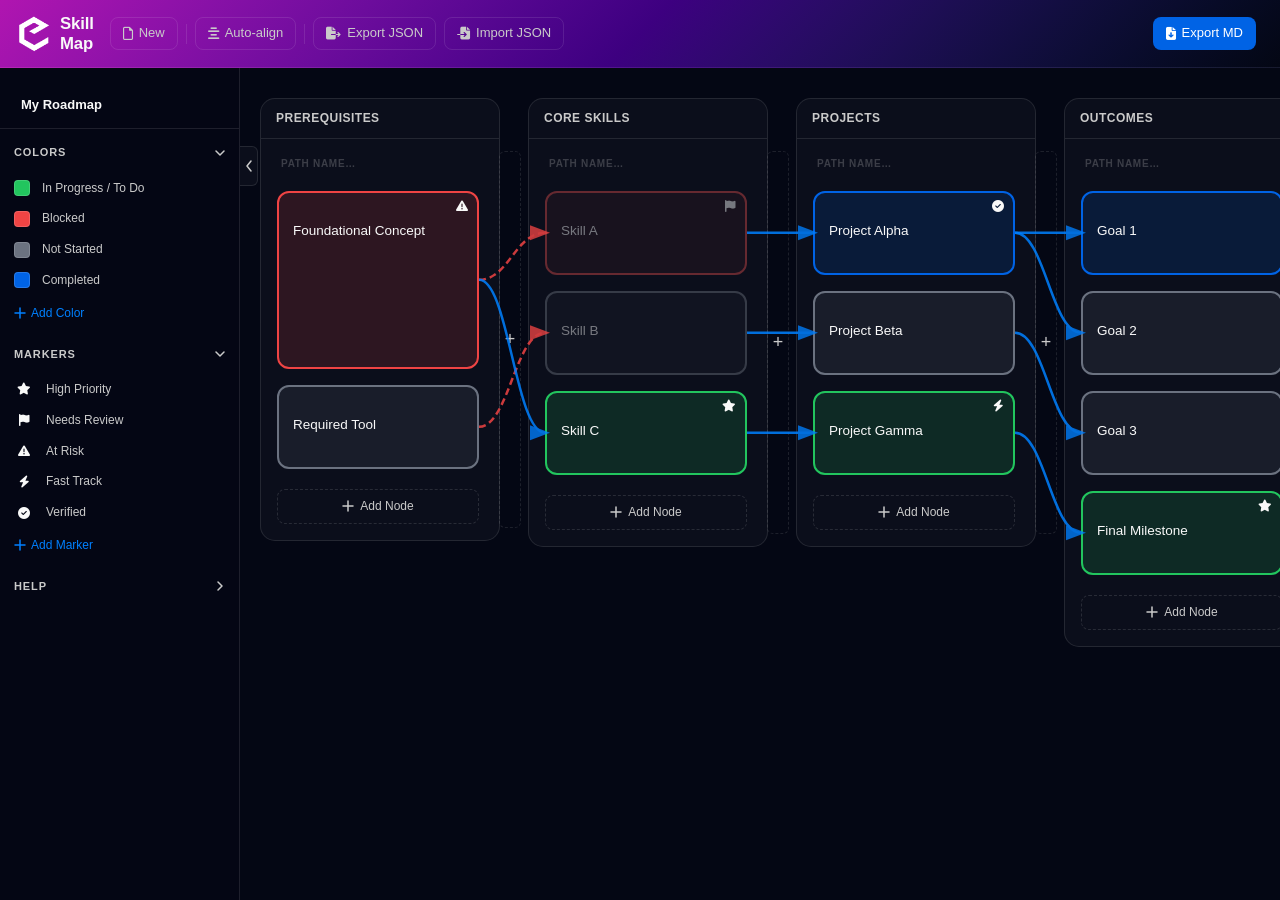
==== commit 85ffb3f0: "CDN" ====
--- a/index.html
+++ b/index.html
@@ -3,7 +3,7 @@
 <head>
 <meta charset="UTF-8">
 <meta http-equiv="X-Frame-Options" content="DENY">
-<meta http-equiv="Content-Security-Policy" content="default-src 'self'; script-src 'self' 'unsafe-inline'; style-src 'self' 'unsafe-inline' cdnjs.cloudflare.com; font-src 'self' cdnjs.cloudflare.com; img-src 'self' data: blob:; frame-ancestors 'none'">
+<meta http-equiv="Content-Security-Policy" content="default-src 'self'; script-src 'self' 'unsafe-inline'; style-src 'self' 'unsafe-inline' cdnjs.cloudflare.com; font-src 'self' cdnjs.cloudflare.com; img-src 'self' data: blob: https://pub-b597cd281a384f98a47e1f043a6c4160.r2.dev; frame-ancestors 'none'">
 <meta name="viewport" content="width=device-width, initial-scale=1.0">
 <title>Skill Map | Learning Path Builder</title>
 <meta name="description" content="Map skills, milestones, and learning paths on a visual grid with typed connections and dependency locking. No install, saves locally">
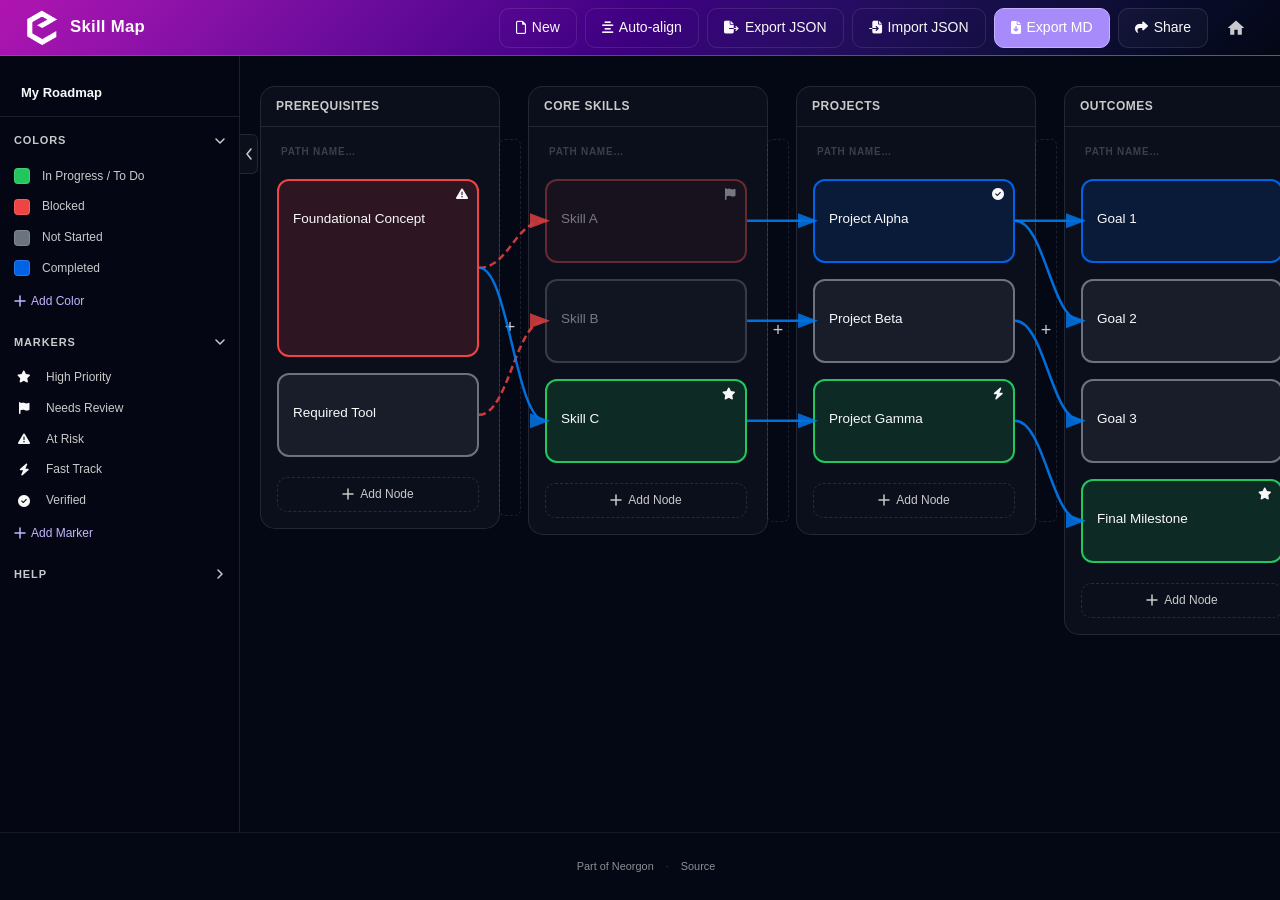
==== commit 9a1e6b1b: "chore: deploy pending updates — footer kit migration, og refresh, page work" ====
--- a/index.html
+++ b/index.html
@@ -2,18 +2,21 @@
 <html lang="en">
 <head>
 <meta charset="UTF-8">
-<meta http-equiv="X-Frame-Options" content="DENY">
-<meta http-equiv="Content-Security-Policy" content="default-src 'self'; script-src 'self' 'unsafe-inline'; style-src 'self' 'unsafe-inline' cdnjs.cloudflare.com; font-src 'self' cdnjs.cloudflare.com; img-src 'self' data: blob: https://pub-b597cd281a384f98a47e1f043a6c4160.r2.dev; frame-ancestors 'none'">
+<meta http-equiv="Content-Security-Policy" content="default-src 'self'; script-src 'self' 'unsafe-inline' https://plausible.io; style-src 'self' 'unsafe-inline' cdnjs.cloudflare.com https://cdn.neorgon.org; font-src 'self' cdnjs.cloudflare.com; img-src 'self' data: blob: https://cdn.neorgon.org; connect-src 'self' https://plausible.io">
 <meta name="viewport" content="width=device-width, initial-scale=1.0">
+  <meta name="referrer" content="strict-origin-when-cross-origin">
+  <meta http-equiv="X-Content-Type-Options" content="nosniff">
+  <!-- Privacy-first analytics -->
+  <script defer data-domain="skillmap.neorgon.com" src="https://plausible.io/js/script.js"></script>
 <title>Skill Map | Learning Path Builder</title>
 <meta name="description" content="Map skills, milestones, and learning paths on a visual grid with typed connections and dependency locking. No install, saves locally">
-<meta property="og:title" content="Skill Map — Visual Learning Path Builder">
+<meta property="og:title" content="Skill Map: Visual Learning Path Builder">
 <meta property="og:description" content="Map skills and learning paths as a grid with typed connections and dependency locking. No install">
 <meta property="og:type" content="website">
 <meta property="og:url" content="https://skillmap.neorgon.com/">
 <meta property="og:site_name" content="Neorgon">
 <meta name="twitter:card" content="summary_large_image">
-<meta name="twitter:title" content="Skill Map — Visual Learning Path Builder">
+<meta name="twitter:title" content="Skill Map: Visual Learning Path Builder">
 <meta name="twitter:description" content="Map skills and learning paths as a grid with typed connections and dependency locking. No install">
 <meta name="twitter:image" content="https://skillmap.neorgon.com/og-preview.jpg">
 <meta name="robots" content="index, follow">
@@ -23,17 +26,25 @@
 <meta property="og:image:width" content="1200">
 <meta property="og:image:height" content="630">
 <meta name="theme-color" content="#040714">
-<link rel="icon" type="image/x-icon" href="https://pub-b597cd281a384f98a47e1f043a6c4160.r2.dev/v1.0.0/favicon.ico" />
+<link rel="icon" type="image/x-icon" href="https://cdn.neorgon.org/v1.0.0/favicon.ico" />
 <link rel="icon" type="image/png" sizes="32x32" href="favicon-32x32.png" />
 <link rel="icon" type="image/png" sizes="16x16" href="favicon-16x16.png" />
 <link rel="stylesheet" href="https://cdnjs.cloudflare.com/ajax/libs/font-awesome/6.7.2/css/all.min.css" integrity="sha512-Evv84Mr4kqVGRNSgIGL/F/aIDqQb7xQ2vcrdIwxfjThSH8CSR7PBEakCr51Ck+w+/U6swU2Im1vVX0SVk9ABhg==" crossorigin="anonymous" referrerpolicy="no-referrer" />
 <link rel="stylesheet" href="css/style.css" />
+<!-- Neorgon Header Kit (vendored; ?header=live swaps CSS to CDN) -->
+<script>(function(){var m=location.search.match(/[?&]theme=([\w-]+)/)||document.cookie.match(/(?:^|;\s*)neo_theme=([\w-]+)/);if(m&&m[1]!=='default')document.documentElement.dataset.theme=decodeURIComponent(m[1]);})();</script>
+<link rel="stylesheet" href="css/neorgon-header.css" />
+<link rel="stylesheet" href="css/neorgon-themes.css" />
+<link rel="stylesheet" href="https://cdn.neorgon.org/v1.0.0/header/season.css" />
+<script defer src="js/neorgon-header.js"></script>
+  <link rel="stylesheet" href="css/neorgon-footer.css">
+  <script defer src="js/neorgon-footer.js"></script>
 <script type="application/ld+json">
 {
   "@context": "https://schema.org",
   "@type": "WebApplication",
   "name": "Skill Map",
-  "description": "Map skills, milestones, and learning paths with typed connections and dependency locking.",
+  "description": "Map skills, milestones, and learning paths with typed connections and dependency locking",
   "url": "https://skillmap.neorgon.com/",
   "applicationCategory": "ProductivityApplication",
   "operatingSystem": "Any",
@@ -41,44 +52,58 @@
   "author": { "@type": "Organization", "name": "Neorgon", "url": "https://neorgon.com/" }
 }
 </script>
+  <meta name="neo-repo" content="https://github.com/energon-a-secas/skill-map-site">
 </head>
 <body>
 <div id="app">
 
   <a class="skip-link" href="#body">Skip to content</a>
-  <!-- HEADER -->
-  <header id="header">
-    <div id="header-logo">
+  <!-- HEADER (Neorgon Header Kit contract) -->
+  <header class="header-bar" data-header-mode="app">
+    <div class="header-logo">
       <a href="https://neorgon.com/" target="_blank" rel="noopener noreferrer"><img src="energon-classic-logo.png" class="header-logo-img" alt="Neorgon"></a>
-      <h1 id="app-brand"><span>Skill</span><span>Map</span></h1>
+      <a href="./" class="header-title-link"><h1>Skill Map</h1></a>
     </div>
-    <button class="btn btn-ghost" id="btn-new" title="New diagram">
-      <i class="fa-regular fa-file"></i>
-      New
-    </button>
-    <div class="header-sep"></div>
-    <button class="btn btn-ghost" id="btn-auto-layout" title="Auto-align nodes to their connections">
-      <i class="fa-solid fa-align-center"></i>
-      Auto-align
-    </button>
-    <div class="header-sep"></div>
-    <button class="btn btn-ghost" id="btn-save-json" title="Export diagram as JSON file">
-      <i class="fa-solid fa-file-export"></i>
-      Export JSON
-    </button>
-    <button class="btn btn-ghost" id="btn-load-json" title="Import diagram from JSON file">
-      <i class="fa-solid fa-file-import"></i>
-      Import JSON
-    </button>
-    <input type="file" id="load-json-input" accept=".json" aria-hidden="true" />
-    <div class="header-spacer"></div>
-    <button class="btn btn-primary" id="btn-export-md" title="Export as Markdown">
-      <i class="fa-solid fa-file-arrow-down"></i>
-      Export MD
-    </button>
-    <a href="https://neorgon.com/" class="header-home" title="neorgon.com" aria-label="Neorgon home">
-      <svg viewBox="0 0 24 24" fill="currentColor" xmlns="http://www.w3.org/2000/svg"><path d="M10 20v-6h4v6h5v-8h3L12 3 2 12h3v8z"/></svg>
-    </a>
+    <div class="header-right">
+      <div id="user-level-indicator" style="display: none;">
+        <div class="level-badge">
+          <span class="level-number">1</span>
+        </div>
+        <div class="user-xp-bar">
+          <div class="user-xp-fill"></div>
+        </div>
+      </div>
+      <div class="header-actions">
+        <button class="btn btn-ghost" id="btn-new" title="New diagram">
+          <i class="fa-regular fa-file"></i>
+          New
+        </button>
+        <button class="btn btn-ghost" id="btn-auto-layout" title="Auto-align nodes to their connections">
+          <i class="fa-solid fa-align-center"></i>
+          Auto-align
+        </button>
+        <button class="btn btn-ghost" id="btn-save-json" title="Export diagram as JSON file">
+          <i class="fa-solid fa-file-export"></i>
+          Export JSON
+        </button>
+        <button class="btn btn-ghost" id="btn-load-json" title="Import diagram from JSON file">
+          <i class="fa-solid fa-file-import"></i>
+          Import JSON
+        </button>
+        <input type="file" id="load-json-input" accept=".json" aria-hidden="true" />
+        <button class="btn btn-primary" id="btn-export-md" title="Export as Markdown">
+          <i class="fa-solid fa-file-arrow-down"></i>
+          Export MD
+        </button>
+        <button class="btn btn-secondary" id="btn-share" data-keep-mobile title="Share roadmap">
+          <i class="fa-solid fa-share"></i>
+          Share
+        </button>
+      </div>
+      <a href="https://neorgon.com/" class="header-home" title="neorgon.com" aria-label="Neorgon home">
+        <svg viewBox="0 0 24 24" fill="currentColor" xmlns="http://www.w3.org/2000/svg"><path d="M10 20v-6h4v6h5v-8h3L12 3 2 12h3v8z"/></svg>
+      </a>
+    </div>
   </header>
 
   <!-- BODY -->
@@ -154,7 +179,7 @@
     </nav>
 
     <!-- SIDEBAR TOGGLE -->
-    <button id="sidebar-toggle" title="Toggle sidebar" onclick="toggleSidebar()">
+    <button id="sidebar-toggle" title="Toggle sidebar" aria-label="Toggle sidebar" onclick="toggleSidebar()">
       <svg id="sidebar-toggle-icon" viewBox="0 0 8 12" fill="none" width="8" height="12">
         <path d="M6 1L2 6L6 11" stroke="currentColor" stroke-width="1.5" stroke-linecap="round" stroke-linejoin="round"/>
       </svg>
@@ -219,6 +244,11 @@
   <div id="modal-box" class="modal"></div>
 </div>
 
+<script src="js/sharing.js" defer></script>
+<script src="js/animations.js" defer></script>
 <script src="js/app.js" defer></script>
+  <footer class="neo-footer" data-footer-mode="minimal">
+  </footer>
+
 </body>
 </html>
--- a/css/style.css
+++ b/css/style.css
@@ -18,8 +18,8 @@
   --text-primary: #f9f9f9;
   --text-secondary: #cacaca;
   --text-muted: rgba(255,255,255,0.55);
-  --accent: #0063e5;
-  --accent-bright: #0080ff;
+  --accent: #a78bfa;
+  --accent-bright: #c4b5fd;
   --success: #22c55e;
   --warning: #f59e0b;
   --danger: #ef4444;
@@ -31,7 +31,7 @@
   --text-lg:   1.125rem;
   --text-xl:   1.25rem;
   --text-2xl:  1.5rem;
-  --font: 'Avenir Next', -apple-system, BlinkMacSystemFont, 'Segoe UI', sans-serif;
+  --font: 'Avenir Next', -apple-system, BlinkMacSystemFont, 'Segoe UI', Roboto, Oxygen, Ubuntu, Cantarell, sans-serif;
 
   /* Spacing Scale (4px grid) */
   --space-1: 4px;
@@ -45,8 +45,8 @@
 
   /* Radii */
   --radius-sm: 6px;
-  --radius-input: 8px;
-  --radius-card: 15px;
+  --radius: 10px;
+  --radius-lg: 15px;
   --radius-xl: 20px;
 
   /* Easing & Duration */
@@ -86,46 +86,10 @@
   overflow: hidden;
 }
 
-/* ===== HEADER ===== */
-#header {
-  display: flex;
-  align-items: center;
-  gap: 8px;
-  padding: 0 16px;
-  height: var(--header-height);
-  background: linear-gradient(in oklch 135deg, #B015B0 0%, #3D0080 50%, #040714 100%);
-  border-bottom: 1px solid rgba(255, 255, 255, 0.07);
-  backdrop-filter: blur(12px);
-  flex-shrink: 0;
-  z-index: 100;
-}
-
-#header-logo {
-  display: flex;
-  align-items: center;
-  gap: 8px;
-  margin-right: 8px;
-}
-
-.header-logo-img {
-  height: 36px;
-  width: auto;
-  flex-shrink: 0;
-  filter: brightness(0) invert(1);
-  transition: transform 0.3s cubic-bezier(0.34, 1.56, 0.64, 1);
-  display: block;
-}
-.header-logo-img:hover { transform: scale(1.14) rotate(-9deg); }
-
-#app-brand {
-  display: flex;
-  flex-direction: column;
-  line-height: 1.15;
-  font-size: 1.2em;
-  font-weight: 600;
-  color: var(--text-primary);
-  letter-spacing: -0.01em;
-}
+/* ===== HEADER =====
+   Header bar, logo, title link, home icon, overflow menu and themes are
+   provided by the Neorgon Header Kit: css/neorgon-header.css (+ themes).
+   Site keeps only its own button styles and the XP indicator below. */
 
 /* Diagram title lives in the sidebar now */
 #sidebar-title-zone {
@@ -141,7 +105,7 @@
   color: var(--text-primary);
   background: transparent;
   border: 1px solid transparent;
-  border-radius: var(--radius-input);
+  border-radius: var(--radius);
   padding: 5px 8px;
   transition: border-color 0.15s ease, background 0.15s ease;
 }
@@ -155,22 +119,13 @@
   outline: none;
 }
 
-.header-sep {
-  width: 1px;
-  height: 20px;
-  background: var(--border);
-  flex-shrink: 0;
-}
-
-.header-spacer { flex: 1; }
-
 /* Header buttons */
 .btn {
   display: inline-flex;
   align-items: center;
   gap: 6px;
   padding: 6px 12px;
-  border-radius: var(--radius-input);
+  border-radius: var(--radius);
   font-size: 13px;
   font-weight: 500;
   transition: all 0.15s ease;
@@ -436,7 +391,7 @@
   gap: 6px;
   background: var(--surface);
   border: 1px solid var(--border);
-  border-radius: var(--radius-card) var(--radius-card) 0 0;
+  border-radius: var(--radius-lg) var(--radius-lg) 0 0;
   padding: 8px 10px;
   min-height: 40px;
   position: relative;
@@ -481,7 +436,7 @@
   background: var(--surface);
   border: 1px solid var(--border);
   border-top: none;
-  border-radius: 0 0 var(--radius-card) var(--radius-card);
+  border-radius: 0 0 var(--radius-lg) var(--radius-lg);
   padding: var(--col-padding);
   display: flex;
   flex-direction: column;
@@ -497,7 +452,7 @@
   justify-content: center;
   gap: 6px;
   padding: 8px;
-  border-radius: var(--radius-input);
+  border-radius: var(--radius);
   border: 1.5px dashed rgba(255,255,255,0.12);
   color: var(--text-secondary);
   font-size: 12px;
@@ -521,7 +476,7 @@
   justify-content: center;
   background: var(--surface);
   border: 1.5px dashed rgba(255,255,255,0.1);
-  border-radius: var(--radius-card);
+  border-radius: var(--radius-lg);
   color: var(--text-secondary);
   font-size: 20px;
   transition: all 0.15s ease;
@@ -985,7 +940,7 @@
 .modal {
   background: rgba(10,15,35,0.98);
   border: 1px solid var(--border-active);
-  border-radius: var(--radius-card);
+  border-radius: var(--radius-lg);
   padding: 24px;
   min-width: 320px;
   max-width: 480px;
@@ -1009,7 +964,7 @@
   padding: 8px 10px;
   background: var(--surface);
   border: 1px solid var(--border);
-  border-radius: var(--radius-input);
+  border-radius: var(--radius);
   color: var(--text-primary);
   font-size: 13px;
   transition: border-color 0.12s ease;
@@ -1020,7 +975,7 @@
 .add-color-preview {
   width: 100%;
   height: 40px;
-  border-radius: var(--radius-input);
+  border-radius: var(--radius);
   border: 1px solid var(--border);
   margin-top: 8px;
 }
@@ -1099,7 +1054,7 @@
   background: var(--surface);
   border: 1px solid var(--border);
   border-top: none;
-  border-radius: 0 0 var(--radius-card) var(--radius-card);
+  border-radius: 0 0 var(--radius-lg) var(--radius-lg);
 }
 .lane {
   flex: 1;
@@ -1230,3 +1185,1947 @@
   .header-logo-img { transition: none; }
   #sidebar { transition: none; }
 }
+
+/* ===== Gamification: XP Bars & Leveling ===== */
+.node-xp-container {
+  position: absolute;
+  bottom: 8px;
+  left: 8px;
+  right: 8px;
+  height: 24px;
+  display: flex;
+  align-items: center;
+  gap: 6px;
+  pointer-events: none;
+}
+
+.node-xp-bar {
+  flex: 1;
+  height: 6px;
+  background: rgba(0, 0, 0, 0.3);
+  border-radius: 3px;
+  overflow: hidden;
+  position: relative;
+}
+
+.node-xp-fill {
+  height: 100%;
+  background: linear-gradient(90deg, #0080ff 0%, #b015b0 100%);
+  border-radius: 3px;
+  width: 0%;
+  transition: width 0.6s var(--ease-out);
+  position: relative;
+}
+
+.node-xp-fill::after {
+  content: '';
+  position: absolute;
+  top: 0;
+  left: 0;
+  right: 0;
+  bottom: 0;
+  background: linear-gradient(90deg, transparent 0%, rgba(255,255,255,0.3) 50%, transparent 100%);
+  animation: shimmer 2s infinite;
+}
+
+@keyframes shimmer {
+  0% { transform: translateX(-100%); }
+  100% { transform: translateX(100%); }
+}
+
+.node-level-badge {
+  font-size: 10px;
+  font-weight: 600;
+  color: #fff;
+  background: linear-gradient(135deg, #8b5cf6 0%, #b015b0 100%);
+  padding: 2px 6px;
+  border-radius: 10px;
+  min-width: 28px;
+  text-align: center;
+  box-shadow: 0 2px 4px rgba(0, 0, 0, 0.3);
+}
+
+.node-streak-flame {
+  font-size: 11px;
+  font-weight: 600;
+  color: #ff6b00;
+  text-shadow: 0 0 6px rgba(255, 107, 0, 0.5);
+  display: flex;
+  align-items: center;
+  gap: 2px;
+}
+
+/* ===== Level Up Animation ===== */
+.level-up-notification {
+  position: fixed;
+  top: 50%;
+  left: 50%;
+  transform: translate(-50%, -50%) scale(0.8);
+  z-index: 1000;
+  pointer-events: none;
+  opacity: 0;
+  transition: all 0.4s var(--ease-snap);
+}
+
+.level-up-notification.show {
+  transform: translate(-50%, -50%) scale(1);
+  opacity: 1;
+}
+
+.level-up-content {
+  background: linear-gradient(135deg, #8b5cf6 0%, #b015b0 100%);
+  padding: 20px 30px;
+  border-radius: var(--radius-xl);
+  text-align: center;
+  box-shadow: 0 10px 40px rgba(139, 92, 246, 0.4);
+  border: 1px solid rgba(255, 255, 255, 0.2);
+}
+
+.level-up-icon {
+  font-size: 48px;
+  margin-bottom: 12px;
+  animation: bounce 0.6s var(--ease-snap);
+}
+
+.level-up-text {
+  font-size: 24px;
+  font-weight: 700;
+  color: #fff;
+  margin-bottom: 4px;
+  text-shadow: 0 2px 4px rgba(0, 0, 0, 0.3);
+}
+
+.level-up-levels {
+  font-size: 16px;
+  font-weight: 500;
+  color: rgba(255, 255, 255, 0.9);
+}
+
+@keyframes bounce {
+  0%, 100% { transform: translateY(0); }
+  50% { transform: translateY(-10px); }
+}
+
+/* ===== XP Gain Animation ===== */
+.xp-gain-text {
+  font-size: 14px;
+  font-weight: 700;
+  color: #4ade80;
+  text-shadow: 0 0 8px rgba(74, 222, 128, 0.5);
+  pointer-events: none;
+  z-index: 1000;
+  text-align: center;
+  white-space: nowrap;
+}
+
+/* ===== Badge Shelf (Sidebar) ===== */
+.badge-shelf {
+  display: flex;
+  flex-wrap: wrap;
+  gap: 8px;
+  padding: 12px 0;
+}
+
+.badge-item {
+  width: 42px;
+  height: 42px;
+  border-radius: 8px;
+  display: flex;
+  align-items: center;
+  justify-content: center;
+  font-size: 20px;
+  position: relative;
+  background: var(--surface-2);
+  border: 1px solid var(--border);
+  transition: all 0.2s var(--ease-out);
+}
+
+.badge-item:hover {
+  transform: scale(1.1);
+  border-color: var(--accent-bright);
+}
+
+.badge-item.bronze { border-color: #cd7f32; box-shadow: 0 0 8px rgba(205, 127, 50, 0.3); }
+.badge-item.silver { border-color: #c0c0c0; box-shadow: 0 0 8px rgba(192, 192, 192, 0.3); }
+.badge-item.gold { border-color: #ffd700; box-shadow: 0 0 8px rgba(255, 215, 0, 0.4); }
+.badge-item.platinum { border-color: #e5e4e2; box-shadow: 0 0 12px rgba(229, 228, 226, 0.5); }
+
+/* ===== Global User Level (Header) ===== */
+.user-level-indicator {
+  display: flex;
+  align-items: center;
+  gap: 8px;
+  background: rgba(139, 92, 246, 0.2);
+  border: 1px solid rgba(139, 92, 246, 0.3);
+  border-radius: 20px;
+  padding: 6px 12px;
+  font-size: 12px;
+  font-weight: 600;
+  color: #fff;
+}
+
+.user-level-bar {
+  width: 60px;
+  height: 4px;
+  background: rgba(0, 0, 0, 0.3);
+  border-radius: 2px;
+  overflow: hidden;
+}
+
+.user-level-fill {
+  height: 100%;
+  background: linear-gradient(90deg, #0080ff 0%, #b015b0 100%);
+  border-radius: 2px;
+  transition: width 0.6s var(--ease-out);
+}
+
+/* ===== Session Logging UI ===== */
+.session-logger {
+  position: fixed;
+  bottom: 20px;
+  right: 20px;
+  background: var(--surface-2);
+  border: 1px solid var(--border-strong);
+  border-radius: var(--radius-lg);
+  padding: 16px;
+  width: 280px;
+  box-shadow: 0 10px 30px rgba(0, 0, 0, 0.3);
+  z-index: 200;
+  transform: translateY(120%);
+  transition: transform 0.3s var(--ease-out);
+}
+
+.session-logger.show {
+  transform: translateY(0);
+}
+
+/* ===== Icon Picker Modal ===== */
+.icon-picker-grid {
+  display: grid;
+  grid-template-columns: repeat(6, 1fr);
+  gap: 12px;
+  max-height: 300px;
+  overflow-y: auto;
+  padding: 16px;
+}
+
+.icon-picker-item {
+  width: 48px;
+  height: 48px;
+  border: 1px solid var(--border);
+  border-radius: var(--radius-sm);
+  display: flex;
+  align-items: center;
+  justify-content: center;
+  font-size: 24px;
+  cursor: pointer;
+  transition: all 0.2s var(--ease-out);
+  background: var(--surface);
+}
+
+.icon-picker-item:hover {
+  border-color: var(--accent-bright);
+  transform: scale(1.1);
+  background: var(--surface-hover);
+}
+
+.icon-picker-item.selected {
+  border-color: var(--accent-bright);
+  background: rgba(0, 128, 255, 0.2);
+}
+
+
+/* ===== Session Logger Modal ===== */
+.session-logger-modal .modal-body {
+  padding: 20px;
+}
+
+.session-logger-node {
+  display: flex;
+  align-items: center;
+  gap: 12px;
+  background: var(--surface-2);
+  border: 1px solid var(--border);
+  border-radius: var(--radius-lg);
+  padding: 16px;
+  margin-bottom: 20px;
+}
+
+.node-icon-large {
+  font-size: 32px;
+  width: 48px;
+  height: 48px;
+  display: flex;
+  align-items: center;
+  justify-content: center;
+  background: var(--surface);
+  border-radius: var(--radius-sm);
+}
+
+.node-name {
+  font-size: 16px;
+  font-weight: 600;
+  color: var(--text-primary);
+}
+
+.node-level {
+  font-size: 12px;
+  color: var(--accent-bright);
+  font-weight: 500;
+  margin-top: 2px;
+}
+
+/* Streak Status */
+.streak-status {
+  display: flex;
+  align-items: center;
+  gap: 12px;
+  margin-bottom: 24px;
+  padding: 16px;
+  border-radius: var(--radius-lg);
+  background: rgba(251, 191, 36, 0.1);
+  border: 1px solid rgba(251, 191, 36, 0.2);
+}
+
+.streak-status.bronze {
+  background: rgba(205, 127, 50, 0.1);
+  border-color: rgba(205, 127, 50, 0.3);
+}
+
+.streak-status.silver {
+  background: rgba(192, 192, 192, 0.1);
+  border-color: rgba(192, 192, 192, 0.3);
+}
+
+.streak-status.gold {
+  background: rgba(255, 215, 0, 0.1);
+  border-color: rgba(255, 215, 0, 0.3);
+}
+
+.streak-status.master {
+  background: rgba(255, 107, 0, 0.1);
+  border-color: rgba(255, 107, 0, 0.4);
+}
+
+.streak-flame {
+  font-size: 32px;
+  animation: pulse 1.5s infinite;
+}
+
+@keyframes pulse {
+  0%, 100% { transform: scale(1); }
+  50% { transform: scale(1.1); }
+}
+
+.streak-count {
+  font-size: 24px;
+  font-weight: 700;
+  color: #fff;
+}
+
+.streak-best {
+  font-size: 12px;
+  color: var(--text-secondary);
+}
+
+/* Duration Selection */
+.session-duration {
+  margin-bottom: 20px;
+}
+
+.session-duration label {
+  display: block;
+  font-size: 14px;
+  font-weight: 600;
+  margin-bottom: 12px;
+  color: var(--text-primary);
+}
+
+.duration-buttons {
+  display: grid;
+  grid-template-columns: repeat(auto-fit, minmax(80px, 1fr));
+  gap: 8px;
+  margin-bottom: 12px;
+}
+
+.duration-btn {
+  padding: 10px 16px;
+  border: 1px solid var(--border);
+  border-radius: var(--radius);
+  background: var(--surface);
+  color: var(--text-primary);
+  font-size: 14px;
+  font-weight: 500;
+  cursor: pointer;
+  transition: all 0.2s var(--ease-out);
+}
+
+.duration-btn:hover {
+  border-color: var(--accent-bright);
+  background: var(--surface-hover);
+}
+
+.duration-btn.selected {
+  border-color: var(--accent-bright);
+  background: rgba(0, 128, 255, 0.2);
+  color: var(--accent-bright);
+}
+
+.custom-duration input {
+  width: 100%;
+  padding: 10px 12px;
+  border: 1px solid var(--border);
+  border-radius: var(--radius);
+  background: var(--surface);
+  color: var(--text-primary);
+}
+
+/* Session Notes */
+.session-notes {
+  margin-bottom: 20px;
+}
+
+.session-notes label {
+  display: block;
+  font-size: 14px;
+  font-weight: 600;
+  margin-bottom: 8px;
+  color: var(--text-primary);
+}
+
+.session-notes textarea {
+  width: 100%;
+  min-height: 80px;
+  padding: 12px;
+  border: 1px solid var(--border);
+  border-radius: var(--radius);
+  background: var(--surface);
+  color: var(--text-primary);
+  font-family: inherit;
+  resize: vertical;
+}
+
+/* Session Preview */
+.session-preview {
+  background: var(--surface-2);
+  border: 1px solid var(--border-subtle);
+  border-radius: var(--radius-sm);
+  padding: 12px;
+  text-align: center;
+  font-size: 14px;
+  color: var(--text-secondary);
+  margin-bottom: 20px;
+}
+
+.session-preview strong {
+  color: var(--success);
+  font-weight: 700;
+}
+
+/* ===== Streak Calendar ===== */
+.streak-calendar-modal .modal-body {
+  padding: 20px;
+}
+
+.calendar-stats {
+  display: grid;
+  grid-template-columns: repeat(3, 1fr);
+  gap: 16px;
+  margin-bottom: 24px;
+}
+
+.stat-item {
+  background: var(--surface-2);
+  border: 1px solid var(--border);
+  border-radius: var(--radius-lg);
+  padding: 16px;
+  text-align: center;
+}
+
+.stat-value {
+  font-size: 24px;
+  font-weight: 700;
+  color: var(--accent-bright);
+}
+
+.stat-label {
+  font-size: 12px;
+  color: var(--text-secondary);
+  margin-top: 4px;
+}
+
+#calendar-container {
+  margin-bottom: 24px;
+}
+
+.streak-calendar {
+  display: grid;
+  grid-template-columns: repeat(7, 1fr);
+  gap: 2px;
+  max-height: 200px;
+  overflow-y: auto;
+}
+
+.calendar-day {
+  width: 24px;
+  height: 24px;
+  border-radius: 4px;
+  display: flex;
+  align-items: center;
+  justify-content: center;
+  font-size: 10px;
+  font-weight: 500;
+  cursor: pointer;
+  transition: all 0.2s var(--ease-out);
+}
+
+.calendar-day.level-0 { background: var(--surface); }
+.calendar-day.level-1 { background: rgba(34, 197, 94, 0.4); }
+.calendar-day.level-2 { background: rgba(34, 197, 94, 0.7); }
+.calendar-day.level-3 { background: var(--success); color: #fff; }
+.calendar-day.today { border: 1px solid var(--accent-bright); }
+
+.calendar-legend {
+  display: flex;
+  justify-content: center;
+  gap: 20px;
+  flex-wrap: wrap;
+}
+
+.legend-item {
+  display: flex;
+  align-items: center;
+  gap: 6px;
+  font-size: 12px;
+  color: var(--text-secondary);
+}
+
+.legend-box {
+  width: 12px;
+  height: 12px;
+  border-radius: 2px;
+  border: 1px solid var(--border);
+}
+
+.legend-box.level-0 { background: var(--surface); }
+.legend-box.level-1 { background: rgba(34, 197, 94, 0.4); }
+.legend-box.level-2 { background: rgba(34, 197, 94, 0.7); }
+.legend-box.level-3 { background: var(--success); }
+
+/* ===== Session History ===== */
+.session-history-modal .modal-body {
+  padding: 20px;
+}
+
+.session-history-list {
+  max-height: 400px;
+  overflow-y: auto;
+}
+
+.session-item {
+  background: var(--surface-2);
+  border: 1px solid var(--border);
+  border-radius: var(--radius-sm);
+  padding: 12px 16px;
+  margin-bottom: 8px;
+}
+
+.session-item:last-child {
+  margin-bottom: 0;
+}
+
+.session-date {
+  font-size: 12px;
+  color: var(--accent-bright);
+  font-weight: 600;
+}
+
+.session-duration {
+  font-size: 14px;
+  font-weight: 500;
+  color: var(--text-primary);
+  margin-top: 2px;
+}
+
+.session-xp {
+  font-size: 12px;
+  color: var(--success);
+  font-weight: 700;
+}
+
+.session-notes {
+  margin-top: 8px;
+  font-size: 13px;
+  color: var(--text-secondary);
+  font-style: italic;
+}
+
+/* ===== Streak Recovery Modal ===== */
+.streak-recovery-modal .recovery-tip {
+  background: rgba(0, 128, 255, 0.1);
+  border: 1px solid rgba(0, 128, 255, 0.2);
+  border-radius: var(--radius-sm);
+  padding: 12px;
+  margin-top: 16px;
+  font-size: 13px;
+}
+
+/* ===== Practice Reminder Toast ===== */
+.practice-reminder {
+  display: flex;
+  flex-direction: column;
+  gap: 12px;
+}
+
+.reminder-header {
+  display: flex;
+  align-items: center;
+  gap: 12px;
+}
+
+.reminder-icon {
+  font-size: 24px;
+}
+
+.reminder-title {
+  font-weight: 700;
+  color: var(--accent-bright);
+}
+
+.reminder-skills ul {
+  list-style: none;
+  margin: 8px 0;
+  padding-left: 0;
+}
+
+.reminder-skills li {
+  padding: 4px 0;
+  font-size: 13px;
+}
+
+.reminder-skills li::before {
+  content: '•';
+  color: var(--accent-bright);
+  margin-right: 8px;
+}
+
+
+/* ===== Badge UI Enhancements ===== */
+
+/* Badge Stats */
+.badge-stats {
+  margin-bottom: 16px;
+}
+
+.stat-row {
+  display: flex;
+  justify-content: space-between;
+  align-items: center;
+  margin-bottom: 8px;
+}
+
+.stat-label {
+  font-size: 12px;
+  color: var(--text-secondary);
+}
+
+.stat-value {
+  font-size: 14px;
+  font-weight: 700;
+  color: var(--text-primary);
+}
+
+.progress-bar {
+  height: 6px;
+  background: var(--surface);
+  border-radius: 3px;
+  overflow: hidden;
+}
+
+.progress-fill {
+  height: 100%;
+  background: var(--accent-bright);
+  border-radius: 3px;
+  transition: width 0.6s var(--ease-out);
+}
+
+.progress-fill.bronze { background: #cd7f32; }
+.progress-fill.silver { background: #c0c0c0; }
+.progress-fill.gold { background: #ffd700; }
+.progress-fill.platinum { background: #e5e4e2; }
+
+/* Badge Sections */
+.section-subtitle {
+  font-size: 12px;
+  font-weight: 600;
+  color: var(--text-secondary);
+  text-transform: uppercase;
+  letter-spacing: 0.5px;
+  margin-bottom: 8px;
+}
+
+/* Earned Badges Shelf */
+.earned-badges-section {
+  margin-bottom: 20px;
+}
+
+/* In Progress Badges */
+.badge-progress-section {
+  margin-bottom: 20px;
+}
+
+.badge-progress-item {
+  display: flex;
+  align-items: center;
+  gap: 12px;
+  padding: 12px;
+  background: var(--surface);
+  border: 1px solid var(--border);
+  border-radius: var(--radius-sm);
+  margin-bottom: 8px;
+  cursor: pointer;
+  transition: all 0.2s var(--ease-out);
+}
+
+.badge-progress-item:hover {
+  border-color: var(--accent-bright);
+  background: var(--surface-hover);
+}
+
+.badge-progress-icon {
+  width: 32px;
+  height: 32px;
+  border-radius: 6px;
+  display: flex;
+  align-items: center;
+  justify-content: center;
+  font-size: 16px;
+  background: var(--surface-2);
+  border: 1px solid var(--border);
+}
+
+.badge-progress-info {
+  flex: 1;
+}
+
+.badge-progress-info .badge-name {
+  font-size: 13px;
+  font-weight: 600;
+  color: var(--text-primary);
+}
+
+.badge-progress-info .badge-description {
+  font-size: 11px;
+  color: var(--text-secondary);
+  margin-top: 2px;
+}
+
+.badge-progress-text {
+  font-size: 10px;
+  color: var(--text-muted);
+  text-align: right;
+  margin-top: 4px;
+}
+
+.progress-bar.small {
+  height: 4px;
+  margin-top: 4px;
+}
+
+/* Badge Detail Modal */
+.badge-detail-modal .modal-body {
+  padding: 24px;
+}
+
+.badge-detail-card {
+  display: flex;
+  align-items: center;
+  gap: 20px;
+  padding: 24px;
+  background: var(--surface);
+  border: 1px solid var(--border);
+  border-radius: var(--radius-lg);
+  margin-bottom: 24px;
+}
+
+.badge-icon-large {
+  width: 64px;
+  height: 64px;
+  border-radius: 12px;
+  font-size: 32px;
+  display: flex;
+  align-items: center;
+  justify-content: center;
+  background: var(--surface-2);
+  border: 2px solid var(--border-strong);
+}
+
+.badge-info h3 {
+  font-size: 20px;
+  font-weight: 700;
+  color: var(--text-primary);
+  margin-bottom: 8px;
+}
+
+.badge-info .badge-description {
+  font-size: 14px;
+  color: var(--text-secondary);
+  line-height: 1.5;
+  margin-bottom: 12px;
+}
+
+.badge-meta {
+  display: flex;
+  gap: 12px;
+  align-items: center;
+}
+
+.badge-tier {
+  padding: 4px 8px;
+  border-radius: 12px;
+  font-size: 10px;
+  font-weight: 700;
+  text-transform: uppercase;
+  color: #fff;
+}
+
+.badge-tier.bronze { background: #cd7f32; }
+.badge-tier.silver { background: #c0c0c0; color: #000; }
+.badge-tier.gold { background: #ffd700; color: #000; }
+.badge-tier.platinum { background: #e5e4e2; color: #000; }
+
+.badge-requirement {
+  font-size: 12px;
+  color: var(--text-secondary);
+  font-weight: 500;
+}
+
+/* Badge Status */
+.badge-status {
+  display: flex;
+  align-items: center;
+  gap: 16px;
+  padding: 20px;
+  border-radius: var(--radius-lg);
+  margin-bottom: 24px;
+}
+
+.badge-status.earned {
+  background: rgba(34, 197, 94, 0.1);
+  border: 1px solid rgba(34, 197, 94, 0.3);
+}
+
+.badge-status.locked {
+  background: rgba(239, 68, 68, 0.1);
+  border: 1px solid rgba(239, 68, 68, 0.3);
+}
+
+.status-icon {
+  width: 48px;
+  height: 48px;
+  border-radius: 50%;
+  display: flex;
+  align-items: center;
+  justify-content: center;
+  font-size: 20px;
+  font-weight: 700;
+}
+
+.badge-status.earned .status-icon {
+  background: var(--success);
+  color: #fff;
+}
+
+.badge-status.locked .status-icon {
+  background: var(--danger);
+  color: #fff;
+}
+
+.status-text .status-title {
+  font-size: 16px;
+  font-weight: 700;
+  color: var(--text-primary);
+  margin-bottom: 4px;
+}
+
+.status-date {
+  font-size: 13px;
+  color: var(--text-secondary);
+}
+
+.status-progress .progress-text {
+  font-size: 13px;
+  color: var(--text-secondary);
+  font-weight: 600;
+  margin-top: 8px;
+  text-align: right;
+}
+
+/* Badge Gallery */
+.badge-gallery-modal .modal-body {
+  padding: 20px;
+}
+
+.badge-filters {
+  display: flex;
+  gap: 8px;
+  margin-bottom: 24px;
+  flex-wrap: wrap;
+  justify-content: center;
+}
+
+.filter-btn {
+  padding: 8px 16px;
+  border: 1px solid var(--border);
+  border-radius: var(--radius);
+  background: var(--surface);
+  color: var(--text-primary);
+  font-size: 13px;
+  font-weight: 500;
+  cursor: pointer;
+  transition: all 0.2s var(--ease-out);
+}
+
+.filter-btn.active,
+.filter-btn:hover {
+  border-color: var(--accent-bright);
+  background: rgba(0, 128, 255, 0.2);
+  color: var(--accent-bright);
+}
+
+.badge-gallery-grid {
+  display: grid;
+  grid-template-columns: repeat(auto-fill, minmax(200px, 1fr));
+  gap: 16px;
+  max-height: 500px;
+  overflow-y: auto;
+}
+
+.badge-gallery-item {
+  background: var(--surface);
+  border: 1px solid var(--border);
+  border-radius: var(--radius-lg);
+  padding: 16px;
+  text-align: center;
+  cursor: pointer;
+  transition: all 0.2s var(--ease-out);
+  position: relative;
+}
+
+.badge-gallery-item:hover {
+  border-color: var(--accent-bright);
+  transform: translateY(-2px);
+  box-shadow: 0 4px 12px rgba(0, 0, 0, 0.2);
+}
+
+.badge-gallery-item.earned {
+  border-color: var(--success);
+  background: rgba(34, 197, 94, 0.1);
+}
+
+.badge-gallery-item.locked {
+  opacity: 0.6;
+  filter: grayscale(0.5);
+}
+
+.badge-gallery-item .badge-icon {
+  font-size: 32px;
+  margin-bottom: 12px;
+}
+
+.badge-gallery-item .badge-name {
+  font-size: 14px;
+  font-weight: 600;
+  color: var(--text-primary);
+  margin-bottom: 4px;
+}
+
+.badge-gallery-item .badge-description {
+  font-size: 12px;
+  color: var(--text-secondary);
+  line-height: 1.4;
+  margin-bottom: 12px;
+}
+
+.badge-gallery-item .badge-progress {
+  margin-top: 12px;
+}
+
+.badge-earned {
+  font-size: 11px;
+  color: var(--success);
+  font-weight: 700;
+  text-transform: uppercase;
+  letter-spacing: 0.5px;
+}
+
+/* Button Styles */
+.btn-sm {
+  padding: 6px 12px;
+  font-size: 12px;
+}
+
+.btn-primary {
+  background: var(--accent);
+  color: #fff;
+  border: 1px solid var(--accent-bright);
+}
+
+.btn-primary:hover {
+  background: var(--accent-bright);
+}
+
+.btn-secondary {
+  background: var(--surface);
+  color: var(--text-primary);
+  border: 1px solid var(--border);
+}
+
+.btn-secondary:hover {
+  background: var(--surface-hover);
+}
+
+.btn-ghost {
+  background: transparent;
+  color: var(--text-primary);
+  border: 1px solid var(--border);
+}
+
+.btn-ghost:hover {
+  background: var(--surface-hover);
+  border-color: var(--accent-bright);
+}
+
+
+/* ===== Icon Picker Modal ===== */
+.icon-picker-modal .modal-body {
+  padding: 20px;
+}
+
+.icon-category-tabs {
+  display: flex;
+  gap: 4px;
+  margin-bottom: 20px;
+  overflow-x: auto;
+  padding-bottom: 4px;
+}
+
+.category-tab {
+  padding: 8px 16px;
+  border: 1px solid var(--border);
+  border-radius: var(--radius);
+  background: var(--surface);
+  color: var(--text-primary);
+  font-size: 13px;
+  font-weight: 500;
+  cursor: pointer;
+  transition: all 0.2s var(--ease-out);
+  white-space: nowrap;
+  flex-shrink: 0;
+}
+
+.category-tab.active,
+.category-tab:hover {
+  border-color: var(--accent-bright);
+  background: rgba(0, 128, 255, 0.2);
+  color: var(--accent-bright);
+}
+
+.icon-search {
+  margin-bottom: 20px;
+}
+
+.icon-search input {
+  width: 100%;
+  padding: 10px 12px;
+  border: 1px solid var(--border);
+  border-radius: var(--radius);
+  background: var(--surface);
+  color: var(--text-primary);
+  font-size: 14px;
+}
+
+.icon-picker-grid {
+  display: grid;
+  grid-template-columns: repeat(auto-fill, minmax(60px, 1fr));
+  gap: 12px;
+  max-height: 400px;
+  overflow-y: auto;
+  margin-bottom: 20px;
+  padding: 4px;
+}
+
+.icon-picker-item {
+  aspect-ratio: 1;
+  border: 1px solid var(--border);
+  border-radius: var(--radius-sm);
+  display: flex;
+  align-items: center;
+  justify-content: center;
+  cursor: pointer;
+  transition: all 0.2s var(--ease-out);
+  background: var(--surface);
+  font-size: 24px;
+  position: relative;
+}
+
+.icon-picker-item:hover {
+  border-color: var(--accent-bright);
+  transform: scale(1.1);
+  box-shadow: 0 4px 12px rgba(0, 0, 0, 0.2);
+}
+
+.icon-picker-item.selected {
+  border-color: var(--accent-bright);
+  background: rgba(0, 128, 255, 0.2);
+  box-shadow: 0 0 0 2px var(--accent-bright);
+}
+
+.icon-picker-item img {
+  max-width: 80%;
+  max-height: 80%;
+  object-fit: contain;
+}
+
+.icon-preview {
+  text-align: center;
+  padding: 16px;
+  background: var(--surface-2);
+  border: 1px solid var(--border-subtle);
+  border-radius: var(--radius-sm);
+  font-size: 14px;
+  color: var(--text-secondary);
+}
+
+.icon-preview img {
+  vertical-align: middle;
+  margin: 0 8px;
+}
+
+/* ===== Icon Management (Admin) ===== */
+.icon-management-modal .modal-body {
+  padding: 0;
+}
+
+.management-tabs {
+  display: flex;
+  border-bottom: 1px solid var(--border);
+}
+
+.tab-btn {
+  flex: 1;
+  padding: 12px 16px;
+  border: none;
+  background: var(--surface);
+  color: var(--text-secondary);
+  font-size: 14px;
+  font-weight: 500;
+  cursor: pointer;
+  transition: all 0.2s var(--ease-out);
+  border-bottom: 2px solid transparent;
+}
+
+.tab-btn.active {
+  color: var(--text-primary);
+  border-bottom-color: var(--accent-bright);
+  background: var(--surface-2);
+}
+
+.tab-btn:hover:not(.active) {
+  color: var(--text-primary);
+  background: var(--surface-hover);
+}
+
+#tab-content {
+  padding: 20px;
+  max-height: 500px;
+  overflow-y: auto;
+}
+
+/* Upload Tab */
+.upload-section .form-group {
+  margin-bottom: 16px;
+}
+
+.upload-section label {
+  display: block;
+  font-size: 13px;
+  font-weight: 600;
+  color: var(--text-primary);
+  margin-bottom: 6px;
+}
+
+.upload-section input,
+.upload-section select,
+.upload-section textarea {
+  width: 100%;
+  padding: 10px 12px;
+  border: 1px solid var(--border);
+  border-radius: var(--radius);
+  background: var(--surface);
+  color: var(--text-primary);
+  font-size: 14px;
+  font-family: inherit;
+}
+
+.upload-section textarea {
+  min-height: 80px;
+  resize: vertical;
+}
+
+.upload-preview {
+  margin: 16px 0;
+  text-align: center;
+  padding: 20px;
+  background: var(--surface-2);
+  border: 1px solid var(--border-subtle);
+  border-radius: var(--radius-lg);
+}
+
+.upload-preview img {
+  border-radius: var(--radius-sm);
+  box-shadow: 0 4px 12px rgba(0, 0, 0, 0.3);
+}
+
+.upload-progress {
+  margin-top: 12px;
+}
+
+/* Browse Tab */
+.category-section h3 {
+  font-size: 16px;
+  font-weight: 600;
+  color: var(--text-primary);
+  margin: 24px 0 12px 0;
+  padding-bottom: 8px;
+  border-bottom: 1px solid var(--border-subtle);
+}
+
+.category-section h3:first-child {
+  margin-top: 0;
+}
+
+.icon-grid {
+  display: grid;
+  grid-template-columns: repeat(auto-fill, minmax(100px, 1fr));
+  gap: 16px;
+  margin-bottom: 24px;
+}
+
+.icon-item {
+  background: var(--surface);
+  border: 1px solid var(--border);
+  border-radius: var(--radius-lg);
+  padding: 12px;
+  text-align: center;
+  position: relative;
+  transition: all 0.2s var(--ease-out);
+}
+
+.icon-item:hover {
+  border-color: var(--accent-bright);
+  transform: translateY(-2px);
+  box-shadow: 0 4px 12px rgba(0, 0, 0, 0.2);
+}
+
+.icon-item img {
+  width: 48px;
+  height: 48px;
+  object-fit: contain;
+  margin-bottom: 8px;
+}
+
+.icon-name {
+  font-size: 12px;
+  color: var(--text-secondary);
+  margin-bottom: 8px;
+  word-break: break-word;
+}
+
+.icon-actions {
+  position: absolute;
+  top: 4px;
+  right: 4px;
+}
+
+.btn-icon.delete-icon {
+  background: var(--danger);
+  color: #fff;
+  border: none;
+  border-radius: 50%;
+  width: 24px;
+  height: 24px;
+  font-size: 12px;
+  cursor: pointer;
+  padding: 0;
+  display: flex;
+  align-items: center;
+  justify-content: center;
+  opacity: 0;
+  transition: opacity 0.2s;
+}
+
+.icon-item:hover .btn-icon.delete-icon {
+  opacity: 1;
+}
+
+.btn-icon.delete-icon:hover {
+  background: #dc2626;
+}
+
+.btn-icon.delete-icon:disabled {
+  background: var(--surface);
+  color: var(--text-muted);
+  cursor: not-allowed;
+}
+
+/* Categories Tab */
+.category-grid {
+  display: grid;
+  grid-template-columns: repeat(auto-fill, minmax(250px, 1fr));
+  gap: 16px;
+  margin-bottom: 24px;
+}
+
+.category-item {
+  background: var(--surface);
+  border: 1px solid var(--border);
+  border-radius: var(--radius-lg);
+  padding: 16px;
+  display: flex;
+  justify-content: space-between;
+  align-items: flex-start;
+}
+
+.category-info {
+  flex: 1;
+}
+
+.category-name {
+  font-size: 14px;
+  font-weight: 600;
+  color: var(--text-primary);
+  margin-bottom: 4px;
+}
+
+.category-description {
+  font-size: 12px;
+  color: var(--text-secondary);
+  margin-bottom: 8px;
+  line-height: 1.4;
+}
+
+.category-count {
+  font-size: 11px;
+  color: var(--accent-bright);
+  font-weight: 500;
+}
+
+.category-actions {
+  display: flex;
+  gap: 4px;
+}
+
+.add-category {
+  background: var(--surface-2);
+  border: 1px solid var(--border);
+  border-radius: var(--radius-lg);
+  padding: 20px;
+}
+
+.add-category h4 {
+  font-size: 14px;
+  font-weight: 600;
+  color: var(--text-primary);
+  margin-bottom: 12px;
+}
+
+/* Loading/Error States */
+.loading, .no-icons, .no-categories {
+  text-align: center;
+  padding: 40px;
+  color: var(--text-secondary);
+  font-size: 14px;
+}
+
+.error {
+  text-align: center;
+  padding: 40px;
+  color: var(--danger);
+  font-size: 14px;
+}
+
+/* Reusable Form Styles */
+.form-control {
+  width: 100%;
+  padding: 10px 12px;
+  border: 1px solid var(--border);
+  border-radius: var(--radius);
+  background: var(--surface);
+  color: var(--text-primary);
+  font-size: 14px;
+  font-family: inherit;
+}
+
+/* Button Variants */
+.btn {
+  padding: 10px 16px;
+  border-radius: var(--radius);
+  font-size: 14px;
+  font-weight: 500;
+  cursor: pointer;
+  transition: all 0.2s var(--ease-out);
+  border: 1px solid;
+  text-decoration: none;
+  display: inline-flex;
+  align-items: center;
+  gap: 6px;
+}
+
+.btn-primary {
+  background: var(--accent);
+  color: #fff;
+  border-color: var(--accent-bright);
+}
+
+.btn-primary:hover:not(:disabled) {
+  background: var(--accent-bright);
+}
+
+.btn-primary:disabled {
+  opacity: 0.5;
+  cursor: not-allowed;
+}
+
+.btn-secondary {
+  background: var(--surface);
+  color: var(--text-primary);
+  border-color: var(--border);
+}
+
+.btn-secondary:hover {
+  background: var(--surface-hover);
+}
+
+.btn-ghost {
+  background: transparent;
+  color: var(--text-primary);
+  border-color: var(--border);
+}
+
+.btn-ghost:hover {
+  background: var(--surface-hover);
+  border-color: var(--accent-bright);
+}
+
+
+/* Share Modal Styles */
+.share-modal {
+  max-width: 520px;
+  color: var(--text-primary);
+}
+
+.share-modal h2 {
+  margin: 0 0 16px 0;
+  font-size: 20px;
+  font-weight: 600;
+  color: var(--text-primary);
+}
+
+.share-roadmap-title {
+  margin: 0 0 24px 0;
+  font-size: 16px;
+  font-weight: 600;
+  color: var(--accent-bright);
+  padding-bottom: 16px;
+  border-bottom: 1px solid var(--border);
+}
+
+.share-status {
+  display: flex;
+  align-items: center;
+  gap: 12px;
+  margin-bottom: 20px;
+}
+
+.share-status-indicator {
+  display: flex;
+  align-items: center;
+  gap: 6px;
+  font-size: 14px;
+  font-weight: 500;
+}
+
+.share-status-indicator.active {
+  color: var(--green-bright);
+}
+
+.share-status-indicator.inactive {
+  color: var(--red-bright);
+}
+
+.share-views {
+  display: inline-flex;
+  align-items: center;
+  gap: 4px;
+  font-size: 13px;
+  color: var(--text-secondary);
+}
+
+.share-url-container {
+  display: flex;
+  gap: 8px;
+  margin-bottom: 20px;
+}
+
+.share-url-input {
+  flex: 1;
+  padding: 10px 12px;
+  border: 1px solid var(--border);
+  border-radius: var(--radius);
+  background: var(--surface);
+  color: var(--text-primary);
+  font-size: 14px;
+  font-family: "SFMono-Regular", "Consolas", "Monaco", monospace;
+}
+
+.share-url-input:focus {
+  outline: none;
+  border-color: var(--accent-bright);
+}
+
+.share-toggle {
+  display: flex;
+  align-items: center;
+  gap: 12px;
+  padding: 16px;
+  margin-bottom: 20px;
+  background: var(--surface);
+  border-radius: var(--radius);
+  border: 1px solid var(--border);
+}
+
+.share-toggle span {
+  font-size: 14px;
+  color: var(--text-primary);
+}
+
+.share-info {
+  display: flex;
+  align-items: center;
+  gap: 8px;
+  padding: 12px;
+  background: var(--surface);
+  border-radius: var(--radius);
+  border-left: 4px solid var(--accent-bright);
+  font-size: 13px;
+  color: var(--text-secondary);
+  line-height: 1.5;
+  margin-bottom: 20px;
+}
+
+.share-create {
+  text-align: center;
+  padding: 24px 0;
+}
+
+.share-create p {
+  margin: 0 0 20px 0;
+  color: var(--text-secondary);
+  font-size: 14px;
+}
+
+/* Toggle Switch */
+.toggle-switch {
+  position: relative;
+  display: inline-block;
+  width: 44px;
+  height: 24px;
+}
+
+.toggle-switch input {
+  opacity: 0;
+  width: 0;
+  height: 0;
+}
+
+.toggle-slider {
+  position: absolute;
+  cursor: pointer;
+  top: 0;
+  left: 0;
+  right: 0;
+  bottom: 0;
+  background-color: var(--border);
+  transition: 0.2s;
+  border-radius: 24px;
+}
+
+.toggle-slider:before {
+  position: absolute;
+  content: "";
+  height: 18px;
+  width: 18px;
+  left: 3px;
+  bottom: 3px;
+  background-color: white;
+  transition: 0.2s;
+  border-radius: 50%;
+}
+
+input:checked + .toggle-slider {
+  background-color: var(--accent-bright);
+}
+
+input:checked + .toggle-slider:before {
+  transform: translateX(20px);
+}
+
+/* Modal Actions */
+.modal-actions {
+  display: flex;
+  justify-content: flex-end;
+  gap: 8px;
+  padding-top: 16px;
+  border-top: 1px solid var(--border);
+}
+
+
+/* ========== HEADER USER LEVEL INDICATOR ========== */
+#user-level-indicator {
+  display: flex;
+  align-items: center;
+  gap: 10px;
+  padding: 6px 12px;
+  background: var(--surface);
+  border: 1px solid var(--border);
+  border-radius: var(--radius);
+  flex-shrink: 0;
+}
+
+@media (max-width: 700px) {
+  /* Mobile: icon + number only, XP bar hidden (header kit rule) */
+  #user-level-indicator { padding: 4px; border: none; background: transparent; }
+  #user-level-indicator .user-xp-bar { display: none; }
+  #user-level-indicator .level-badge { width: 26px; height: 26px; animation: none; }
+  #user-level-indicator .level-badge::after { display: none; }
+}
+
+.level-badge {
+  width: 32px;
+  height: 32px;
+  border-radius: 50%;
+  background: linear-gradient(135deg, var(--accent) 0%, var(--accent-bright) 100%);
+  display: flex;
+  align-items: center;
+  justify-content: center;
+  position: relative;
+  box-shadow: 0 2px 8px rgba(0, 99, 229, 0.3);
+  animation: levelPulse 3s ease-in-out infinite;
+}
+
+@keyframes levelPulse {
+  0%, 100% { transform: scale(1); }
+  50% { transform: scale(1.05); }
+}
+
+.level-badge::before {
+  content: '';
+  position: absolute;
+  width: 100%;
+  height: 100%;
+  border-radius: 50%;
+  background: linear-gradient(135deg, transparent 0%, rgba(255,255,255,0.3) 100%);
+  pointer-events: none;
+}
+
+.level-badge::after {
+  content: 'Lv';
+  position: absolute;
+  top: -8px;
+  left: 50%;
+  transform: translateX(-50%);
+  font-size: 9px;
+  font-weight: 700;
+  color: var(--text-primary);
+  background: var(--bg);
+  padding: 1px 4px;
+  border-radius: 3px;
+  border: 1px solid var(--border);
+}
+
+.level-number {
+  font-size: 13px;
+  font-weight: 800;
+  color: white;
+  text-shadow: 0 1px 2px rgba(0,0,0,0.3);
+}
+
+.user-xp-bar {
+  width: 120px;
+  height: 8px;
+  background: var(--surface);
+  border: 1px solid var(--border);
+  border-radius: 4px;
+  overflow: hidden;
+  position: relative;
+}
+
+.user-xp-fill {
+  height: 100%;
+  background: linear-gradient(90deg, var(--green) 0%, var(--green-bright) 100%);
+  border-radius: 3px;
+  transition: width 0.5s var(--ease-out);
+  position: relative;
+  box-shadow: inset 0 0 4px rgba(34, 197, 94, 0.4);
+}
+
+.user-xp-fill::after {
+  content: '';
+  position: absolute;
+  top: 0;
+  left: -100%;
+  width: 100%;
+  height: 100%;
+  background: linear-gradient(90deg, transparent 0%, rgba(255,255,255,0.3) 50%, transparent 100%);
+  animation: shimmer 2s infinite;
+}
+
+@keyframes shimmer {
+  0% { left: -100%; }
+  100% { left: 100%; }
+}
+
+/* Level up animation */
+.user-level-up {
+  animation: levelUpCelebrate 0.8s cubic-bezier(0.34, 1.56, 0.64, 1);
+}
+
+@keyframes levelUpCelebrate {
+  0% { transform: scale(1); }
+  25% { transform: scale(1.2) rotate(5deg); }
+  50% { transform: scale(1.4) rotate(-5deg); }
+  75% { transform: scale(1.2) rotate(3deg); }
+  100% { transform: scale(1); }
+}
+
+/* ========== CELEBRATION ANIMATIONS ========== */
+.celebration-overlay {
+  position: fixed;
+  top: 0;
+  left: 0;
+  width: 100%;
+  height: 100%;
+  pointer-events: none;
+  z-index: 9999;
+}
+
+.confetti {
+  position: absolute;
+  width: 8px;
+  height: 8px;
+  background: var(--accent-bright);
+  animation: confettiFall 3s linear infinite;
+}
+
+.confetti:nth-child(2n) { background: var(--green-bright); }
+confetti:nth-child(3n) { background: var(--purple-bright); }
+.confetti:nth-child(4n) { background: var(--gold); }
+
+@keyframes confettiFall {
+  0% {
+    transform: translateY(-100vh) rotate(0deg);
+    opacity: 1;
+  }
+  100% {
+    transform: translateY(100vh) rotate(720deg);
+    opacity: 0;
+  }
+}
+
+.level-up-popup {
+  position: fixed;
+  top: 50%;
+  left: 50%;
+  transform: translate(-50%, -50%);
+  background: var(--surface);
+  border: 2px solid var(--accent-bright);
+  border-radius: 12px;
+  padding: 24px 32px;
+  text-align: center;
+  box-shadow: 0 20px 40px rgba(0, 0, 0, 0.5);
+  z-index: 10000;
+  animation: levelUpPopup 0.6s cubic-bezier(0.34, 1.56, 0.64, 1);
+}
+
+@keyframes levelUpPopup {
+  0% {
+    transform: translate(-50%, -50%) scale(0) rotate(0deg);
+    opacity: 0;
+  }
+  50% {
+    transform: translate(-50%, -50%) scale(1.1) rotate(180deg);
+  }
+  100% {
+    transform: translate(-50%, -50%) scale(1) rotate(360deg);
+    opacity: 1;
+  }
+}
+
+.level-up-text {
+  font-size: 24px;
+  font-weight: 800;
+  color: var(--accent-bright);
+  margin: 0 0 8px 0;
+}
+
+.level-up-subtext {
+  font-size: 16px;
+  color: var(--text-secondary);
+  margin: 0;
+}
+
+/* Badge earned animation */
+.badge-earned-popup {
+  position: fixed;
+  top: 50%;
+  left: 50%;
+  transform: translate(-50%, -50%);
+  background: var(--surface);
+  border: 2px solid var(--gold);
+  border-radius: 12px;
+  padding: 24px;
+  text-align: center;
+  box-shadow: 0 20px 40px rgba(0, 0, 0, 0.5);
+  z-index: 10000;
+  animation: badgePopup 0.8s cubic-bezier(0.34, 1.56, 0.64, 1);
+}
+
+@keyframes badgePopup {
+  0% {
+    transform: translate(-50%, -50%) scale(0) rotate(-180deg);
+    opacity: 0;
+  }
+  50% {
+    transform: translate(-50%, -50%) scale(1.2) rotate(90deg);
+  }
+  100% {
+    transform: translate(-50%, -50%) scale(1) rotate(0deg);
+    opacity: 1;
+    filter: drop-shadow(0 0 20px var(--gold-glow));
+  }
+}
+
+.badge-icon-large {
+  font-size: 48px;
+  margin-bottom: 16px;
+  animation: badgeSpin 1s ease-in-out;
+}
+
+@keyframes badgeSpin {
+  0% { transform: rotateY(0deg); }
+  100% { transform: rotateY(360deg); }
+}
+
+.badge-name {
+  font-size: 20px;
+  font-weight: 700;
+  color: var(--gold);
+  margin: 0 0 8px 0;
+}
+
+.badge-tier {
+  display: inline-block;
+  padding: 4px 12px;
+  background: var(--gold);
+  color: var(--bg);
+  border-radius: 12px;
+  font-size: 12px;
+  font-weight: 700;
+  text-transform: uppercase;
+  margin-bottom: 12px;
+}
+
+/* XP gain floating text */
+.xp-gain-float {
+  position: absolute;
+  color: var(--green-bright);
+  font-weight: 700;
+  font-size: 14px;
+  pointer-events: none;
+  animation: xpFloat 1.5s ease-out forwards;
+  text-shadow: 0 1px 3px rgba(0, 0, 0, 0.8);
+  z-index: 1000;
+}
+
+@keyframes xpFloat {
+  0% {
+    transform: translateY(0) scale(0.5);
+    opacity: 0;
+  }
+  20% {
+    transform: translateY(-20px) scale(1.2);
+    opacity: 1;
+  }
+  100% {
+    transform: translateY(-60px) scale(1);
+    opacity: 0;
+  }
+}
+
+/* Streak flame animation */
+.streak-flame {
+  animation: flameFlicker 0.5s ease-in-out infinite alternate;
+}
+
+@keyframes flameFlicker {
+  0% { transform: scale(1) rotate(-2deg); }
+  100% { transform: scale(1.1) rotate(2deg); }
+}
+
+/* Node hover effects */
+.node-hover-glow {
+  animation: nodeGlow 0.3s ease-out;
+}
+
+@keyframes nodeGlow {
+  0% { box-shadow: 0 0 0 rgba(0, 99, 229, 0); }
+  50% { box-shadow: 0 0 20px rgba(0, 99, 229, 0.6); }
+  100% { box-shadow: 0 0 0 rgba(0, 99, 229, 0); }
+}
+
+/* Loading spinner */
+.loading-spinner {
+  display: inline-block;
+  width: 20px;
+  height: 20px;
+  border: 2px solid var(--surface);
+  border-top: 2px solid var(--accent-bright);
+  border-radius: 50%;
+  animation: spin 1s linear infinite;
+}
+
+@keyframes spin {
+  0% { transform: rotate(0deg); }
+  100% { transform: rotate(360deg); }
+}
+
+/* ── Template alignment (footer) ── */
+:root {
+  --neo-footer-bg: rgba(255, 255, 255, 0.03);
+  --neo-footer-border: rgba(255, 255, 255, 0.1);
+  --neo-footer-text: rgba(255, 255, 255, 0.6);
+  --neo-footer-hover: rgba(255, 255, 255, 0.9);
+  --neo-accent: #B015B0;
+}
+
+
+
+
+
+
+@media (max-width: 480px) {
+}
+
+@media (prefers-reduced-motion: reduce) {
+}
--- a/css/neorgon-header.css
+++ b/css/neorgon-header.css
@@ -0,0 +1,740 @@
+/* ══════════════════════════════════════════════════════════════
+   Neorgon Header Kit — header.css
+   Canonical source: packages/neorgon-ui/header/
+   Vendored per site as css/neorgon-header.css — do not edit copies.
+   Live CDN: https://cdn.neorgon.org/v1.0.0/header/header.css
+   ══════════════════════════════════════════════════════════════ */
+
+:root {
+  /* Geometry */
+  --header-h: 68px;
+  --header-h-app: 56px;
+  --header-control-h: 40px; /* every header control (buttons, ⋯, palette, home) shares this height */
+  /* Logo height. A token, not a literal, so a site can make the mark carry more
+     weight without forking the kit. Default 36px = the historical value, so
+     nothing changes for a site that never sets it. The bar is 68px with no
+     vertical padding, so ~52px is the practical ceiling before the mark starts
+     to look wedged against the edges. */
+  --header-logo-h: 36px;
+  --header-logo-h-mobile: 28px;
+
+  /* Palette — themes override these (see themes.css) */
+  --header-bg-start: #B015B0;
+  --header-bg-mid: #3D0080;
+  --header-bg-end: #040714;
+  /* Kept here for anything that references the composed gradient, but the
+     authoritative copy is re-declared on .header-bar below — see the note
+     there before changing either. */
+  --header-bg: linear-gradient(in oklch 135deg, var(--header-bg-start) 0%, var(--header-bg-mid) 50%, var(--header-bg-end) 100%);
+  --header-glass: rgba(0, 9, 18, .35);
+  --header-text: #f9f9f9;
+  --header-text-dim: rgba(255, 255, 255, .72);
+  --header-border: rgba(255, 255, 255, .07);
+  --header-border-strong: rgba(255, 255, 255, .22);
+  --header-accent: #e879f9;
+  --header-menu-bg: #10142a;
+  --header-menu-hover: rgba(255, 255, 255, .08);
+
+  /* Focus ring — near-white with a whisper of the brand hue so it never
+     reads as a stray browser default. 5.77:1 (bright end) to 17.98:1
+     (dark end) against the bar, 16.54:1 on the menu. Themes may override. */
+  --header-focus: oklch(0.97 0.02 320);
+  --header-focus-w: 2px;
+
+  /* Icon sizing. Two tokens: a filled glyph reads heavier than a stroked
+     one in the same box, so the solid home icon is set smaller to match
+     optically. */
+  --header-icon: 22px;        /* stroked glyphs (palette) */
+  --header-icon-solid: 20px;  /* filled glyphs (home) */
+
+  /* ease-out-quart: fast start, long settle, no overshoot. */
+  --header-ease: cubic-bezier(.22, 1, .36, 1);
+  --header-ease-in: cubic-bezier(.55, 0, 1, .45);
+}
+
+/* Colour judgements about the DEFAULT gradient specifically. Scoped to
+   html:not([data-theme]) because themes.css sets these per theme at the
+   same specificity as :root — a :root override here would silently
+   overwrite all five palettes. Every consumer below pairs them with a
+   var() fallback to the theme's own token. */
+html:not([data-theme]) {
+  /* --header-border-strong (.22) measures 1.91-1.95:1 on the bar, below
+     the 3:1 WCAG 1.4.11 needs for a control boundary. .42 gives 3.73-4.02:1. */
+  --header-control-border: rgba(255, 255, 255, .42);
+
+  /* --header-bg-end (#040714) is identical to the standard page
+     background, so a flat hairline measures 1.14:1 on the right half.
+     The bar's luminance swings 43x left-to-right, so the edge ramps too. */
+  --header-edge-from: rgba(255, 255, 255, .10);
+  --header-edge-to: rgba(255, 255, 255, .34);
+
+  /* .72 measures 4.14:1 at the start of the subtitle span — below AA.
+     Split from the icon colour, which only needs 3:1 as non-text. */
+  --header-text-dim: rgba(255, 255, 255, .82);
+  --header-icon-color: rgba(255, 255, 255, .78);
+}
+
+/* ══════════════════════════════════════════════════════════════
+   SKINS — site-level identity, opt-in per site
+   ────────────────────────────────────────────────────────────
+   A skin replaces the default magenta gradient for ONE site whose
+   own palette clashes with it. Set it in the site's markup:
+
+     <header class="header-bar" data-header-mode="content"
+             data-header-skin="brass">
+
+   This is NOT the theme system. Precedence, by design:
+
+     visitor choice (?theme= / cookie)  >  season (CDN)  >  skin  >  kit default
+
+   A site that should sit out every season keeps its skin with
+   `<html lang="en" data-season="off">` — see season.css. That declines
+   the fleet's decoration only; a visitor's ?theme= still wins.
+
+   Named skins below are the reusable ones. For a one-off palette no
+   other site would share, use `data-header-skin="custom"` and declare
+   the tokens in the site's own CSS — contract at the end of this block.
+
+   Two cascade facts make that ordering work, and both are easy to
+   get wrong:
+
+   1. A declaration ON .header-bar beats a value INHERITED from
+      <html>, whatever the specificity. Visitor themes declare on
+      <html>, so every skin is scoped `html:not([data-theme])` —
+      the moment a visitor picks a theme, all skins stop matching.
+   2. Season rules in season.css carry a matching
+      `[data-header-skin]` selector one step more specific than the
+      skin rules below, so an armed season still flips skinned
+      sites. Do not raise the specificity here without raising it
+      there too, or skinned sites will silently sit out the season.
+
+   Each skin re-tunes the edge ramp and control border for its own
+   surface — those defaults are calibrated to the magenta gradient
+   and are wrong on a black bar.
+   ══════════════════════════════════════════════════════════════ */
+
+/* ink — near-black neutral. The default choice for a site whose
+   palette the magenta gradient fights. */
+html:not([data-theme]) .header-bar[data-header-skin="ink"] {
+  --header-bg-start: #14161c;
+  --header-bg-mid: #0b0d12;
+  --header-bg-end: #050609;
+  --header-glass: rgba(10, 12, 16, .55);
+  --header-accent: #cbd5e1;
+  --header-text: #f4f4f5;
+  --header-text-dim: rgba(255, 255, 255, .78);
+  --header-icon-color: rgba(255, 255, 255, .74);
+  --header-border: rgba(255, 255, 255, .09);
+  --header-border-strong: rgba(255, 255, 255, .24);
+  --header-control-border: rgba(255, 255, 255, .44);
+  --header-menu-bg: #14161c;
+  --header-menu-hover: rgba(255, 255, 255, .09);
+  /* A near-black bar sits close to the page in luminance at BOTH ends,
+     so the edge has to be brighter than the gradient's ramp. */
+  --header-edge-from: rgba(255, 255, 255, .26);
+  --header-edge-to: rgba(255, 255, 255, .26);
+}
+
+/* carbon — flat true black, no gradient. The most restrained option;
+   the hairline does all the separating. */
+html:not([data-theme]) .header-bar[data-header-skin="carbon"] {
+  --header-bg-start: #08080a;
+  --header-bg-mid: #08080a;
+  --header-bg-end: #08080a;
+  --header-glass: rgba(0, 0, 0, .6);
+  --header-accent: #e5e5e5;
+  --header-text: #fafafa;
+  --header-text-dim: rgba(255, 255, 255, .76);
+  --header-icon-color: rgba(255, 255, 255, .72);
+  --header-border: rgba(255, 255, 255, .12);
+  --header-border-strong: rgba(255, 255, 255, .26);
+  --header-control-border: rgba(255, 255, 255, .46);
+  --header-menu-bg: #101012;
+  --header-menu-hover: rgba(255, 255, 255, .1);
+  --header-edge-from: rgba(255, 255, 255, .3);
+  --header-edge-to: rgba(255, 255, 255, .3);
+}
+
+/* brass — warm dark, tuned to incident-runbook's #b8935f / #d8b280
+   accents and its #040714 page background. */
+html:not([data-theme]) .header-bar[data-header-skin="brass"] {
+  --header-bg-start: #2a2114;
+  --header-bg-mid: #16120c;
+  --header-bg-end: #040714;
+  --header-glass: rgba(22, 18, 12, .5);
+  --header-accent: #d8b280;
+  --header-text: #f7f3ea;
+  --header-text-dim: rgba(247, 243, 234, .8);
+  --header-icon-color: rgba(216, 178, 128, .86);
+  --header-border: rgba(216, 178, 128, .2);
+  --header-border-strong: rgba(216, 178, 128, .38);
+  --header-control-border: rgba(216, 178, 128, .55);
+  --header-menu-bg: #17130d;
+  --header-menu-hover: rgba(216, 178, 128, .14);
+  --header-edge-from: rgba(216, 178, 128, .22);
+  --header-edge-to: rgba(216, 178, 128, .34);
+}
+
+/* slate — cool blue-grey. Neutral without going fully black. */
+html:not([data-theme]) .header-bar[data-header-skin="slate"] {
+  --header-bg-start: #33415a;
+  --header-bg-mid: #1e293b;
+  --header-bg-end: #0b1120;
+  --header-glass: rgba(15, 23, 42, .5);
+  --header-accent: #7dd3fc;
+  --header-text: #f1f5f9;
+  --header-text-dim: rgba(241, 245, 249, .8);
+  --header-icon-color: rgba(226, 232, 240, .78);
+  --header-border: rgba(148, 163, 184, .2);
+  --header-border-strong: rgba(148, 163, 184, .36);
+  --header-control-border: rgba(203, 213, 225, .5);
+  --header-menu-bg: #16202f;
+  --header-menu-hover: rgba(148, 163, 184, .16);
+  --header-edge-from: rgba(148, 163, 184, .18);
+  --header-edge-to: rgba(148, 163, 184, .34);
+}
+
+/* aurora — deep teal into cyan. For data/monitoring surfaces. */
+html:not([data-theme]) .header-bar[data-header-skin="aurora"] {
+  --header-bg-start: #0e7490;
+  --header-bg-mid: #0a3d4d;
+  --header-bg-end: #040714;
+  --header-glass: rgba(8, 51, 68, .5);
+  --header-accent: #67e8f9;
+  --header-text: #ecfeff;
+  --header-text-dim: rgba(236, 254, 255, .82);
+  --header-icon-color: rgba(165, 243, 252, .82);
+  --header-border: rgba(103, 232, 249, .2);
+  --header-border-strong: rgba(103, 232, 249, .36);
+  --header-control-border: rgba(165, 243, 252, .5);
+  --header-menu-bg: #07222c;
+  --header-menu-hover: rgba(103, 232, 249, .14);
+  --header-edge-from: rgba(103, 232, 249, .2);
+  --header-edge-to: rgba(103, 232, 249, .32);
+}
+
+/* ember — warm amber into rust. For alert/ops surfaces that want
+   warmth without reading as the danger theme. */
+html:not([data-theme]) .header-bar[data-header-skin="ember"] {
+  --header-bg-start: #9a3412;
+  --header-bg-mid: #4a1608;
+  --header-bg-end: #040714;
+  --header-glass: rgba(74, 22, 8, .5);
+  --header-accent: #fbbf24;
+  --header-text: #fff7ed;
+  --header-text-dim: rgba(255, 247, 237, .82);
+  --header-icon-color: rgba(253, 230, 138, .84);
+  --header-border: rgba(251, 191, 36, .2);
+  --header-border-strong: rgba(251, 191, 36, .36);
+  --header-control-border: rgba(253, 230, 138, .5);
+  --header-menu-bg: #23120a;
+  --header-menu-hover: rgba(251, 191, 36, .14);
+  --header-edge-from: rgba(251, 191, 36, .2);
+  --header-edge-to: rgba(251, 191, 36, .32);
+}
+
+/* jade — clinical emerald. Tuned to headpain-site's #059669 / #10b981
+   accents on its #040714 page. For calm medical/health surfaces where
+   both the magenta default and ember's warning-warmth read wrong. */
+html:not([data-theme]) .header-bar[data-header-skin="jade"] {
+  --header-bg-start: #065f46;
+  --header-bg-mid: #043b2c;
+  --header-bg-end: #040714;
+  --header-glass: rgba(4, 59, 44, .5);
+  --header-accent: #6ee7b7;
+  --header-text: #ecfdf5;
+  --header-text-dim: rgba(236, 253, 245, .82);
+  --header-icon-color: rgba(167, 243, 208, .84);
+  --header-border: rgba(110, 231, 183, .2);
+  --header-border-strong: rgba(110, 231, 183, .36);
+  --header-control-border: rgba(167, 243, 208, .5);
+  --header-menu-bg: #08251c;
+  --header-menu-hover: rgba(110, 231, 183, .14);
+  --header-edge-from: rgba(110, 231, 183, .2);
+  --header-edge-to: rgba(110, 231, 183, .32);
+}
+
+/* ── custom — a site-authored skin ────────────────────────────────
+   For a one-off palette that no named skin fits and that no other
+   site would reuse. The kit deliberately ships NO tokens for this
+   value: the site supplies them, and the kit stays out of the way.
+
+     <header class="header-bar" data-header-skin="custom">
+
+   In the site's own css/style.css, copy this selector EXACTLY — the
+   scoping and the specificity are the whole contract:
+
+     html:not([data-theme]) .header-bar[data-header-skin="custom"] {
+       --header-bg-start: …;  --header-bg-mid: …;  --header-bg-end: …;
+       --header-accent: …;    --header-text: …;    --header-text-dim: …;
+       --header-icon-color: …; --header-border: …; --header-border-strong: …;
+       --header-control-border: …; --header-menu-bg: …; --header-menu-hover: …;
+       --header-edge-from: …; --header-edge-to: …;
+     }
+
+   Why that exact selector, and nothing shorter:
+     · `html:not([data-theme])` makes the skin collapse the instant a
+       visitor picks a theme. Drop it and the site ignores ?theme=.
+     · `[data-header-skin="custom"]` puts it at (0,3,1) — above the
+       kit default, below an armed season's (0,4,2) skin variant. A
+       bare `.header-bar { --header-bg-start: … }` is only (0,1,0)
+       and the kit's own defaults would beat it.
+   Set only the three gradient stops if that is all that clashes; the
+   bar re-composes --header-bg from them (see .header-bar below).
+   Only the three stops + accent are usually enough — but re-tune the
+   edge ramp too if the bar is much darker or lighter than the default
+   magenta, which those values are calibrated against. */
+
+/* ── Bar ─────────────────────────────────────────────────────── */
+.header-bar {
+  position: sticky;
+  top: 0;
+  z-index: var(--z-sticky-header, 200);
+  display: flex;
+  align-items: center;
+  gap: var(--space-3, 12px);
+  height: var(--header-h);
+  padding: 0 var(--space-6, 24px);
+  /* Re-composed HERE, not only at :root. A custom property's var()
+     references resolve on the element where that property is declared, so a
+     --header-bg built at :root bakes in :root's start/mid/end and ignores any
+     override made further down the tree. Declaring it on .header-bar means
+     skins (and any site override on the bar) only need to set the three
+     stops. Themes still work: they set the stops on <html>, which inherits
+     down to here before this resolves. */
+  --header-bg: linear-gradient(in oklch 135deg, var(--header-bg-start) 0%, var(--header-bg-mid) 50%, var(--header-bg-end) 100%);
+  background: var(--header-bg);
+  border-bottom: 1px solid var(--header-border);
+  color: var(--header-text);
+  --header-h-cur: var(--header-h);
+}
+
+/* Bottom edge as a ramp, not a flat hairline (see --header-edge-*).
+   Degrades to the theme's flat --header-border where unsupported or
+   where a theme defines no ramp of its own. */
+html:not([data-theme]) .header-bar {
+  border-image: linear-gradient(
+    to right,
+    var(--header-edge-from, rgba(255, 255, 255, .10)),
+    var(--header-edge-to, rgba(255, 255, 255, .34))
+  ) 1;
+}
+/* Hub is a floating glass plate, not a band welded to the page — the
+   ramp would read as a seam. */
+html:not([data-theme]) .header-bar[data-header-mode="hub"] {
+  border-image: none;
+  border-bottom-color: var(--header-border);
+}
+
+/* Mode: hub — transparent cozy glass, no gradient */
+.header-bar[data-header-mode="hub"] {
+  background: var(--header-glass);
+  backdrop-filter: blur(12px);
+  -webkit-backdrop-filter: blur(12px);
+}
+
+/* Mode: app — slim, auto-hides on scroll down (JS toggles .header-hidden) */
+.header-bar[data-header-mode="app"] {
+  height: var(--header-h-app);
+  --header-h-cur: var(--header-h-app);
+  transition: transform .26s var(--header-ease, ease);
+}
+/* Leaving accelerates away; returning decelerates in. Same budget. */
+.header-bar[data-header-mode="app"].header-hidden {
+  transform: translateY(-100%);
+  transition-duration: .2s;
+  transition-timing-function: var(--header-ease-in, ease);
+}
+
+/* ── Logo block ──────────────────────────────────────────────── */
+.header-logo {
+  display: flex;
+  align-items: center;
+  gap: 10px;
+  flex-shrink: 0;
+  min-width: 0;
+}
+.header-logo-img {
+  height: var(--header-logo-h, 36px);
+  width: auto;
+  flex-shrink: 0;
+  display: block;
+  filter: brightness(0) invert(1);
+  transition: transform .28s var(--header-ease, ease);
+}
+.header-logo-img:hover { transform: scale(1.06) rotate(-4deg); }
+
+/* min-height also fixes a target-size failure: at <=700px the subtitle is
+   hidden and this link collapses to 22px, under the 24px WCAG 2.5.8
+   minimum. The parent centres it, so it grows symmetrically — no shift. */
+.header-title-link {
+  text-decoration: none;
+  color: inherit;
+  min-width: 0;
+  display: flex;
+  flex-direction: column;
+  justify-content: center;
+  min-height: var(--header-control-h);
+}
+/* rem, not em: a shared component must not rescale because a site set its
+   own body font-size. 1.2rem == 19.2px == today's rendered size. */
+.header-logo h1 {
+  font-size: 1.2rem;
+  font-weight: 600;
+  line-height: 1.2;
+  letter-spacing: .015em;
+  color: var(--header-text);
+  white-space: nowrap;
+}
+.header-subtitle {
+  font-size: .8125rem;
+  line-height: 1.25;
+  color: var(--header-text-dim);
+  font-weight: 500;
+  margin-top: 2px;
+  letter-spacing: .005em;
+  white-space: nowrap;
+}
+
+/* ── Right cluster: actions + theme toggle + home ────────────── */
+.header-right {
+  margin-left: auto;
+  display: flex;
+  align-items: center;
+  gap: var(--space-2, 8px);
+  min-width: 0;
+}
+
+.header-actions {
+  display: flex;
+  align-items: center;
+  gap: var(--space-2, 8px);
+  position: relative; /* overflow .header-menu anchors here */
+  min-width: 0;
+}
+.header-actions .btn,
+.header-actions .nav-link {
+  white-space: nowrap;
+  flex-shrink: 0;
+}
+/* Uniform control row: direct action children match the icon buttons'
+   height so Share / ⋯ / palette / home read as one correlative strip.
+   (Direct-child only — items moved into the ⋯ menu keep menu styling.) */
+.header-actions > .btn,
+.header-actions > .nav-link,
+.header-actions > button,
+.header-actions > a {
+  height: var(--header-control-h);
+  min-height: 0; /* neutralize site-level control minimums (e.g. --control-height) */
+  box-sizing: border-box;
+  display: inline-flex;
+  align-items: center;
+}
+
+/* Appearance fallback for action buttons.
+   The kit enforces geometry on .header-actions children but never styled
+   them, so a site that uses the canonical .btn / .nav-link classes without
+   defining them renders a raw browser button inside the header
+   (incident-runbook hit exactly this). Wrapped in :where() so the whole
+   rule has ZERO specificity — every site's own .btn/.nav-link styling
+   still wins, and this only shows through where nothing else applies. */
+:where(.header-actions) > :where(.btn, .nav-link, button, a) {
+  padding: 0 12px;
+  border: 1px solid var(--header-border-strong);
+  border-radius: 6px;
+  background: transparent;
+  color: var(--header-text);
+  font: inherit;
+  font-size: .875rem;
+  font-weight: 500;
+  line-height: 1;
+  text-decoration: none;
+  cursor: pointer;
+  transition: background .2s var(--header-ease, ease),
+              border-color .2s var(--header-ease, ease);
+}
+:where(.header-actions) > :where(.btn, .nav-link, button, a):hover {
+  background: var(--header-menu-hover);
+  border-color: var(--header-control-border, var(--header-border-strong));
+}
+
+/* ── Theme toggle ────────────────────────────────────────────── */
+.header-theme { position: relative; display: flex; }
+.header-theme-toggle {
+  display: inline-flex;
+  align-items: center;
+  justify-content: center;
+  width: var(--header-control-h);
+  height: var(--header-control-h);
+  padding: 0;
+  border: 1px solid var(--header-control-border, var(--header-border-strong));
+  border-radius: 6px;
+  background: transparent;
+  color: var(--header-icon-color, var(--header-text-dim));
+  cursor: pointer;
+  transition: color .2s, border-color .2s, background .2s;
+}
+.header-theme-toggle:hover,
+.header-theme-toggle[aria-expanded="true"] {
+  color: var(--header-text);
+  border-color: var(--header-border-strong);
+  background: var(--header-menu-hover);
+}
+.header-theme-toggle svg {
+  width: var(--header-icon, 22px);
+  height: var(--header-icon, 22px);
+  display: block;
+}
+[data-theme]:not([data-theme=""]) .header-theme-toggle { color: var(--header-accent); }
+
+/* ── Home icon ───────────────────────────────────────────────── */
+.header-home {
+  display: flex;
+  align-items: center;
+  justify-content: center;
+  width: var(--header-control-h);
+  height: var(--header-control-h);
+  box-sizing: border-box;
+  padding: 0;
+  border-radius: 6px;
+  color: var(--header-icon-color, var(--header-text-dim));
+  text-decoration: none;
+  flex-shrink: 0;
+  transition: color .18s var(--header-ease, ease),
+              background .18s var(--header-ease, ease);
+}
+.header-home:hover { color: var(--header-text); background: var(--header-menu-hover); }
+.header-home svg {
+  width: var(--header-icon-solid, 20px);
+  height: var(--header-icon-solid, 20px);
+  display: block;
+}
+
+/* ── Overflow toggle (⋯) — injected by header.js ─────────────── */
+.header-overflow { position: relative; display: flex; }
+.header-overflow[hidden] { display: none; }
+.header-overflow-toggle {
+  display: inline-flex;
+  align-items: center;
+  justify-content: center;
+  min-width: var(--header-control-h);
+  height: var(--header-control-h);
+  box-sizing: border-box;
+  padding: 0 10px;
+  border: 1px solid var(--header-control-border, var(--header-border-strong));
+  border-radius: 6px;
+  background: transparent;
+  color: var(--header-text);
+  font-size: 1rem;
+  font-weight: 700;
+  letter-spacing: 1px;
+  cursor: pointer;
+  transition: background .2s;
+}
+.header-overflow-toggle:hover,
+.header-overflow-toggle[aria-expanded="true"] { background: var(--header-menu-hover); }
+
+/* Shared press feedback — these three controls are kit-owned, so the kit
+   owns their states (sites style their own .btn). */
+.header-overflow-toggle:active,
+.header-theme-toggle:active,
+.header-home:active {
+  background: var(--header-menu-hover);
+  transform: translateY(.5px);
+}
+
+/* ── Dropdown menu (overflow + theme + Export▾ groups) ─────────
+   Rules: parent gets position:relative; one open at a time; Esc /
+   outside click closes; arrow keys navigate (all handled by header.js) */
+.header-menu {
+  position: absolute;
+  /* Anchored to the BAR's bottom edge, not the button's. A 40px control
+     centred in a 68px bar put the old panel 10.5px inside the bar. */
+  top: calc(100% + (var(--header-h-cur, 68px) - var(--header-control-h)) / 2 + 8px);
+  right: 0;
+  min-width: 180px;
+  max-height: min(60vh, 320px);
+  overflow-y: auto;
+  margin: 0;
+  padding: 6px;
+  list-style: none;
+  background: var(--header-menu-bg);
+  border: 1px solid var(--header-border-strong);
+  border-radius: 12px;
+  /* Contact / mid / ambient + inner top highlight, so the panel lands
+     instead of floating. */
+  box-shadow:
+    0 1px 2px rgba(0, 0, 0, .45),
+    0 8px 16px -6px rgba(0, 0, 0, .5),
+    0 24px 48px -16px rgba(0, 0, 0, .65),
+    inset 0 1px 0 rgba(255, 255, 255, .06);
+  transform-origin: top right;
+  display: none;
+  z-index: 1;
+}
+.header-menu.open {
+  display: block;
+  animation: neo-menu-in .14s var(--header-ease, ease) both;
+}
+@keyframes neo-menu-in {
+  from { opacity: 0; transform: translateY(-6px) scale(.98); }
+  to   { opacity: 1; transform: none; }
+}
+
+.header-menu .btn,
+.header-menu .nav-link,
+.header-menu button,
+.header-menu a {
+  display: flex;
+  align-items: center;
+  /* text-align does nothing to a flex item; without this the site's own
+     .btn { justify-content: center } wins and every row centres itself. */
+  justify-content: flex-start;
+  gap: 10px;
+  width: 100%;
+  min-height: 44px;
+  padding: 0 12px;
+  border: none;
+  border-radius: 8px;
+  background: none;
+  color: var(--header-text);
+  font: inherit;
+  font-size: .875rem;
+  font-weight: 500;
+  text-align: left;
+  text-decoration: none;
+  white-space: nowrap;
+  cursor: pointer;
+}
+.header-menu .btn:hover,
+.header-menu .nav-link:hover,
+.header-menu button:hover,
+.header-menu a:hover {
+  background: var(--header-menu-hover);
+}
+
+/* ── Focus visibility ─────────────────────────────────────────
+   Every focusable header control gets a real ring. outline costs no
+   layout and creates no stacking context, so app-mode transform is
+   unaffected. Longhand lists (no :is()) for universal support. */
+.header-logo a:focus-visible,
+.header-title-link:focus-visible,
+.header-actions > a:focus-visible,
+.header-actions > button:focus-visible,
+.header-actions > .btn:focus-visible,
+.header-actions > .nav-link:focus-visible,
+.header-overflow-toggle:focus-visible,
+.header-theme-toggle:focus-visible,
+.header-home:focus-visible {
+  outline: var(--header-focus-w) solid var(--header-focus);
+  outline-offset: 2px;
+}
+/* Drawn inside the item so it never collides with the menu's padding or
+   scroll edge. Covers menuitemradio/checkbox, which the old rule missed. */
+.header-menu .btn:focus-visible,
+.header-menu .nav-link:focus-visible,
+.header-menu button:focus-visible,
+.header-menu a:focus-visible,
+.header-menu [role="menuitem"]:focus-visible,
+.header-menu [role="menuitemradio"]:focus-visible,
+.header-menu [role="menuitemcheckbox"]:focus-visible {
+  outline: var(--header-focus-w) solid var(--header-focus);
+  outline-offset: -2px;
+  background: var(--header-menu-hover);
+}
+.header-menu .badge,
+.header-menu [data-badge] { margin-left: auto; }
+
+/* Grouped controls (.header-btn-group divs / navs) moved into the ⋯ menu
+   render as stacked rows; group chrome (borders, padding, flex) is stripped. */
+.header-menu > div,
+.header-menu > nav {
+  display: block;
+  border: none;
+  margin: 0;
+  padding: 0;
+}
+.header-menu > div + div,
+.header-menu > nav + nav {
+  border-top: 1px solid var(--header-border);
+  margin-top: 4px;
+  padding-top: 4px;
+}
+.header-menu > div button,
+.header-menu > div a,
+.header-menu > nav button,
+.header-menu > nav a {
+  width: 100%;
+  margin: 0;
+}
+
+/* Theme menu specifics */
+.header-theme-menu .theme-swatch {
+  width: 14px;
+  height: 14px;
+  border-radius: 50%;
+  flex-shrink: 0;
+  border: 1px solid rgba(255, 255, 255, .25);
+}
+.header-theme-menu [aria-checked="true"]::after {
+  content: "✓";
+  margin-left: auto;
+  color: var(--header-accent);
+}
+
+/* ── Mobile (≤700px): shrink, hide subtitle, JS moves non-kept
+   action buttons into the ⋯ overflow menu ────────────────────── */
+@media (max-width: 700px) {
+  :root {
+    --header-control-h: 36px;
+    --header-icon: 20px;
+    --header-icon-solid: 18px;
+  }
+  .header-bar { padding: 0 var(--space-4, 16px); gap: var(--space-2, 8px); }
+  .header-subtitle { display: none; }
+  .header-logo h1 { font-size: 1rem; }
+  .header-logo-img { height: var(--header-logo-h-mobile, 28px); }
+  .header-right { gap: 6px; }
+  /* A 180px panel pinned to the right of a 375px viewport wastes width. */
+  .header-menu {
+    min-width: min(260px, calc(100vw - 32px));
+    max-width: calc(100vw - 32px);
+  }
+}
+
+/* ── Reduced motion ──────────────────────────────────────────── */
+@media (prefers-reduced-motion: reduce) {
+  .header-bar[data-header-mode="app"],
+  .header-bar[data-header-mode="app"].header-hidden { transition: none; }
+  .header-logo-img { transition: none; }
+  .header-logo-img:hover { transform: none; }
+  .header-menu.open { animation: none; }
+  .header-overflow-toggle:active,
+  .header-theme-toggle:active,
+  .header-home:active { transform: none; }
+}
+
+/* ── Forced colors (Windows High Contrast) ────────────────────
+   The bar's hierarchy is carried entirely by translucent whites, which
+   all collapse to one system colour. Give the structural edges system
+   tokens so the header doesn't become one undifferentiated block. */
+@media (forced-colors: active) {
+  .header-bar {
+    border-image: none;
+    border-bottom: 1px solid CanvasText;
+  }
+  .header-overflow-toggle,
+  .header-theme-toggle { border-color: ButtonBorder; }
+  .header-menu { border: 1px solid CanvasText; }
+  .header-logo a:focus-visible,
+  .header-title-link:focus-visible,
+  .header-actions > a:focus-visible,
+  .header-actions > button:focus-visible,
+  .header-actions > .btn:focus-visible,
+  .header-actions > .nav-link:focus-visible,
+  .header-overflow-toggle:focus-visible,
+  .header-theme-toggle:focus-visible,
+  .header-home:focus-visible,
+  .header-menu button:focus-visible,
+  .header-menu a:focus-visible { outline-color: Highlight; }
+}
--- a/css/neorgon-footer.css
+++ b/css/neorgon-footer.css
@@ -0,0 +1,370 @@
+/* ══════════════════════════════════════════════════════════════
+   Neorgon Footer Kit — footer.css
+   Canonical source: packages/neorgon-ui/footer/
+   Vendored per site as css/neorgon-footer.css — do not edit copies.
+   Live CDN: https://cdn.neorgon.org/v1.0.0/footer/footer.css
+   ══════════════════════════════════════════════════════════════ */
+
+:root {
+  /* Geometry — minimal mode is sized to match the one-line .info-footer
+     it replaces (~70px total). Raise --footer-pad-block per site only if
+     that site genuinely wants a heavier footer. */
+  --footer-pad-block: 24px;
+  --footer-pad-block-app: 14px;
+  --footer-pad-block-content: 40px;
+  --footer-max-w: 1100px;
+  --footer-control-h: 32px;
+
+  /* Palette — inherits the header theme tokens so ?theme=matrix and the
+     fleet-wide season.css re-skin the footer too. Fallbacks keep the kit
+     usable on a page that never loads the header kit. */
+  --footer-bg: transparent;
+  --footer-border: var(--header-border, rgba(255, 255, 255, .07));
+  --footer-border-strong: var(--header-border-strong, rgba(255, 255, 255, .22));
+  --footer-text: var(--text-muted, rgba(255, 255, 255, .55));
+  --footer-text-strong: var(--text-secondary, #cacaca);
+  --footer-accent: var(--header-accent, #e879f9);
+  --footer-surface: var(--surface-1, rgba(255, 255, 255, .03));
+  --footer-hover: var(--header-menu-hover, rgba(255, 255, 255, .08));
+
+  --footer-z-top: 150; /* back-to-top: above content, below header (200) and modals (400) */
+}
+
+/* ── Always-at-the-bottom ─────────────────────────────────────
+   Primary: any <body> that owns a .neo-footer becomes a column so
+   the footer's margin-top:auto pins it to the viewport floor on
+   short pages and flows naturally on long ones. Scoped with :has()
+   so sites without the kit are untouched.
+   Fallback (no :has()): the sticky top:100vh trick. It is the
+   fallback rather than the default because several sites set
+   `overflow-x: hidden` on body, which makes body a scroll container
+   and silently breaks sticky. */
+body:has(> .neo-footer) {
+  display: flex;
+  flex-direction: column;
+  min-height: 100vh;
+  min-height: 100dvh;
+}
+body:has(> .neo-footer) > .neo-footer { margin-top: auto; }
+
+@supports not (selector(:has(*))) {
+  body { min-height: 100vh; min-height: 100dvh; }
+  .neo-footer { position: sticky; top: 100vh; }
+}
+
+/* Wrapped layouts: when the footer lives inside a wrapper instead of
+   directly under <body>, footer.js tags the chain and the same
+   column-with-auto-margin applies one level down. */
+body.neo-footer-root {
+  display: flex;
+  flex-direction: column;
+  min-height: 100vh;
+  min-height: 100dvh;
+}
+.neo-footer-host {
+  display: flex;
+  flex-direction: column;
+  flex: 1 1 auto;
+  min-height: 0;
+}
+.neo-footer-host > .neo-footer { margin-top: auto; }
+
+/* Escape hatch: a site whose layout owns its own bottom (full-screen
+   canvas, virtualised scroller) opts out without losing kit styling. */
+.neo-footer[data-stick="off"] { margin-top: 0; position: static; }
+
+/* ── Footer shell ─────────────────────────────────────────────── */
+.neo-footer {
+  width: 100%;
+  flex-shrink: 0;
+  padding: var(--footer-pad-block) var(--space-6, 24px);
+  padding-bottom: calc(var(--footer-pad-block) + env(safe-area-inset-bottom, 0px));
+  background: var(--footer-bg);
+  border-top: 1px solid var(--footer-border);
+  color: var(--footer-text);
+  font-size: .78rem;
+  line-height: 1.7;
+  text-align: center;
+}
+
+.neo-footer-inner {
+  max-width: var(--footer-max-w);
+  margin: 0 auto;
+}
+
+/* Site-authored copy (privacy note, data provenance, disclaimer) */
+.neo-footer-note { margin: 0; }
+.neo-footer-note + .neo-footer-note { margin-top: 6px; }
+
+/* Links — .neo-footer a is styled broadly so retrofitted markup that
+   still uses .footer-link inherits the right treatment for free. */
+.neo-footer a {
+  color: var(--footer-text);
+  text-decoration: none;
+  border-radius: 4px;
+  transition: color var(--dur, 200ms) ease;
+}
+.neo-footer a:hover,
+.neo-footer a:focus-visible { color: var(--footer-text-strong); text-decoration: underline; }
+.neo-footer a:focus-visible { outline: 2px solid var(--footer-accent); outline-offset: 3px; }
+
+/* ── Meta bar (built by footer.js) ────────────────────────────── */
+.neo-footer-bar {
+  display: flex;
+  flex-wrap: wrap;
+  align-items: center;
+  justify-content: center;
+  gap: 6px 12px;
+  max-width: var(--footer-max-w);
+  margin: 0 auto;
+}
+.neo-footer-inner + .neo-footer-bar { margin-top: 14px; }
+
+/* Right-hand cluster in content mode (© stays left) */
+.neo-footer-bar-group {
+  display: flex;
+  flex-wrap: wrap;
+  align-items: center;
+  gap: 6px 12px;
+}
+
+.neo-footer-sep { opacity: .4; user-select: none; }
+
+/* Version / updated stamps — mono + tabular so they never jitter */
+.neo-footer-stamp {
+  font-family: ui-monospace, SFMono-Regular, "SF Mono", Menlo, monospace;
+  font-variant-numeric: tabular-nums;
+  font-size: .95em;
+  opacity: .8;
+}
+
+/* ── Mode: minimal (default) — the one-liner most tool sites use ──
+   The note and the meta bar share ONE centred line whenever they fit,
+   and wrap to a second only when the copy is genuinely long. Stacking
+   them unconditionally made this mode ~60% taller than the
+   `.info-footer` one-liner it is meant to replace. */
+.neo-footer[data-footer-mode="minimal"],
+.neo-footer:not([data-footer-mode]) {
+  display: flex;
+  flex-wrap: wrap;
+  align-items: baseline;
+  justify-content: center;
+  gap: 2px 12px;
+}
+.neo-footer[data-footer-mode="minimal"] > .neo-footer-inner,
+.neo-footer[data-footer-mode="minimal"] > .neo-footer-bar,
+.neo-footer:not([data-footer-mode]) > .neo-footer-inner,
+.neo-footer:not([data-footer-mode]) > .neo-footer-bar {
+  margin: 0;
+  font-size: 1em;
+}
+
+/* ── Mode: app — slim, low-contrast, stays out of the way ───────── */
+.neo-footer[data-footer-mode="app"] {
+  padding-top: var(--footer-pad-block-app);
+  padding-bottom: calc(var(--footer-pad-block-app) + env(safe-area-inset-bottom, 0px));
+  font-size: .72rem;
+  background: var(--footer-surface);
+}
+.neo-footer[data-footer-mode="app"] .neo-footer-inner,
+.neo-footer[data-footer-mode="app"] .neo-footer-bar {
+  max-width: none;
+  display: flex;
+  flex-wrap: wrap;
+  align-items: center;
+  justify-content: center;
+  gap: 4px 12px;
+}
+@media (min-width: 701px) {
+  .neo-footer[data-footer-mode="app"] .neo-footer-inner { justify-content: flex-start; }
+  .neo-footer[data-footer-mode="app"] .neo-footer-bar { justify-content: flex-end; margin-top: 0; }
+  .neo-footer[data-footer-mode="app"] {
+    display: flex;
+    align-items: center;
+    justify-content: space-between;
+    gap: 16px;
+  }
+  .neo-footer[data-footer-mode="app"] .neo-footer-inner { flex: 1 1 auto; }
+}
+
+/* ── Mode: content — brand block + link columns + bottom bar ──────
+   Deliberately the tall one: it carries navigation, not just a note. */
+.neo-footer[data-footer-mode="content"] { text-align: left; padding-top: var(--footer-pad-block-content); }
+.neo-footer[data-footer-mode="content"] .neo-footer-inner {
+  display: grid;
+  grid-template-columns: minmax(0, 1.1fr) minmax(0, 2fr);
+  gap: 32px;
+}
+.neo-footer-brand { display: flex; flex-direction: column; gap: 10px; }
+.neo-footer-logo {
+  height: 28px;
+  width: auto;
+  align-self: flex-start;
+  filter: brightness(0) invert(1);
+  opacity: .75;
+}
+.neo-footer-tagline { margin: 0; max-width: 34ch; }
+
+.neo-footer-cols {
+  display: grid;
+  grid-template-columns: repeat(auto-fit, minmax(140px, 1fr));
+  gap: 24px;
+}
+.neo-footer-col { display: flex; flex-direction: column; gap: 8px; }
+.neo-footer-col h2,
+.neo-footer-col h3 {
+  margin: 0 0 2px;
+  font-size: .72rem;
+  font-weight: 600;
+  letter-spacing: .08em;
+  text-transform: uppercase;
+  color: var(--footer-text-strong);
+}
+.neo-footer-col a { line-height: 1.5; }
+
+.neo-footer[data-footer-mode="content"] .neo-footer-bar {
+  justify-content: space-between;
+  margin-top: 28px;
+  padding-top: 18px;
+  border-top: 1px solid var(--footer-border);
+}
+
+/* ── Theme switcher (opt-in: <meta name="neo-theme-switcher" content="footer">) */
+.neo-footer-theme { position: relative; display: inline-flex; }
+.neo-footer-theme-toggle {
+  display: inline-flex;
+  align-items: center;
+  gap: 6px;
+  height: var(--footer-control-h);
+  padding: 0 10px;
+  border: 1px solid var(--footer-border);
+  border-radius: 999px;
+  background: transparent;
+  color: var(--footer-text);
+  font: inherit;
+  cursor: pointer;
+  transition: color var(--dur, 200ms), border-color var(--dur, 200ms), background var(--dur, 200ms);
+}
+.neo-footer-theme-toggle:hover,
+.neo-footer-theme-toggle[aria-expanded="true"] {
+  color: var(--footer-text-strong);
+  border-color: var(--footer-border-strong);
+  background: var(--footer-hover);
+}
+.neo-footer-theme-toggle svg { width: 15px; height: 15px; display: block; }
+
+.neo-footer-menu {
+  position: absolute;
+  bottom: calc(100% + 8px);
+  right: 0;
+  min-width: 170px;
+  margin: 0;
+  padding: 6px;
+  list-style: none;
+  background: var(--header-menu-bg, #10142a);
+  border: 1px solid var(--footer-border-strong);
+  border-radius: 10px;
+  box-shadow: 0 -10px 30px rgba(0, 0, 0, .5);
+  display: none;
+  text-align: left;
+  z-index: 2;
+}
+.neo-footer-menu.open { display: block; }
+.neo-footer-menu button {
+  display: flex;
+  align-items: center;
+  gap: 10px;
+  width: 100%;
+  padding: 9px 11px;
+  border: none;
+  border-radius: 6px;
+  background: none;
+  color: var(--header-text, #f9f9f9);
+  font: inherit;
+  font-size: .8rem;
+  text-align: left;
+  cursor: pointer;
+}
+.neo-footer-menu button:hover,
+.neo-footer-menu button:focus-visible { background: var(--footer-hover); outline: none; }
+.neo-footer-menu .theme-swatch {
+  width: 12px;
+  height: 12px;
+  border-radius: 50%;
+  flex-shrink: 0;
+  border: 1px solid rgba(255, 255, 255, .25);
+}
+.neo-footer-menu [aria-checked="true"]::after {
+  content: "✓";
+  margin-left: auto;
+  color: var(--footer-accent);
+}
+
+/* ── Back to top (built by footer.js; data-footer-top="off" disables) ── */
+.neo-top {
+  position: fixed;
+  right: 20px;
+  bottom: calc(20px + env(safe-area-inset-bottom, 0px));
+  z-index: var(--footer-z-top);
+  display: inline-flex;
+  align-items: center;
+  justify-content: center;
+  width: 40px;
+  height: 40px;
+  padding: 0;
+  border: 1px solid var(--footer-border-strong);
+  border-radius: 50%;
+  background: var(--header-menu-bg, #10142a);
+  color: var(--footer-text-strong);
+  cursor: pointer;
+  opacity: 0;
+  visibility: hidden;
+  transform: translateY(8px);
+  transition: opacity var(--dur, 200ms) ease, transform var(--dur, 200ms) ease, visibility var(--dur, 200ms);
+}
+.neo-top.is-visible { opacity: .9; visibility: visible; transform: none; }
+.neo-top:hover { opacity: 1; background: var(--footer-hover); color: var(--header-text, #f9f9f9); }
+.neo-top:focus-visible { outline: 2px solid var(--footer-accent); outline-offset: 3px; opacity: 1; visibility: visible; transform: none; }
+.neo-top svg { width: 18px; height: 18px; display: block; }
+
+/* ── Mobile ───────────────────────────────────────────────────── */
+@media (max-width: 700px) {
+  .neo-footer { padding-left: var(--space-4, 16px); padding-right: var(--space-4, 16px); }
+  .neo-footer[data-footer-mode="content"] {
+    text-align: center;
+    padding-top: 32px;
+  }
+  .neo-footer[data-footer-mode="content"] .neo-footer-inner { grid-template-columns: 1fr; gap: 26px; }
+  .neo-footer-brand { align-items: center; }
+  .neo-footer-logo { align-self: center; }
+  .neo-footer-tagline { max-width: none; }
+  .neo-footer-col { align-items: center; }
+  .neo-footer[data-footer-mode="content"] .neo-footer-bar { justify-content: center; }
+  .neo-top { right: 14px; bottom: calc(14px + env(safe-area-inset-bottom, 0px)); width: 38px; height: 38px; }
+}
+
+/* ── Reduced motion ───────────────────────────────────────────── */
+@media (prefers-reduced-motion: reduce) {
+  .neo-footer a,
+  .neo-footer-theme-toggle,
+  .neo-top { transition: none; }
+  .neo-top { transform: none; }
+}
+
+/* ── Print — the footer is the only place a printed page can show
+   provenance, so expand link URLs and drop the floating control. ── */
+@media print {
+  .neo-top, .neo-footer-theme { display: none !important; }
+  .neo-footer {
+    color: #000;
+    border-top: 1px solid #999;
+    background: none;
+    page-break-inside: avoid;
+  }
+  .neo-footer a { color: #000; text-decoration: underline; }
+  .neo-footer a[href^="http"]::after {
+    content: " (" attr(href) ")";
+    font-size: .9em;
+    word-break: break-all;
+  }
+}
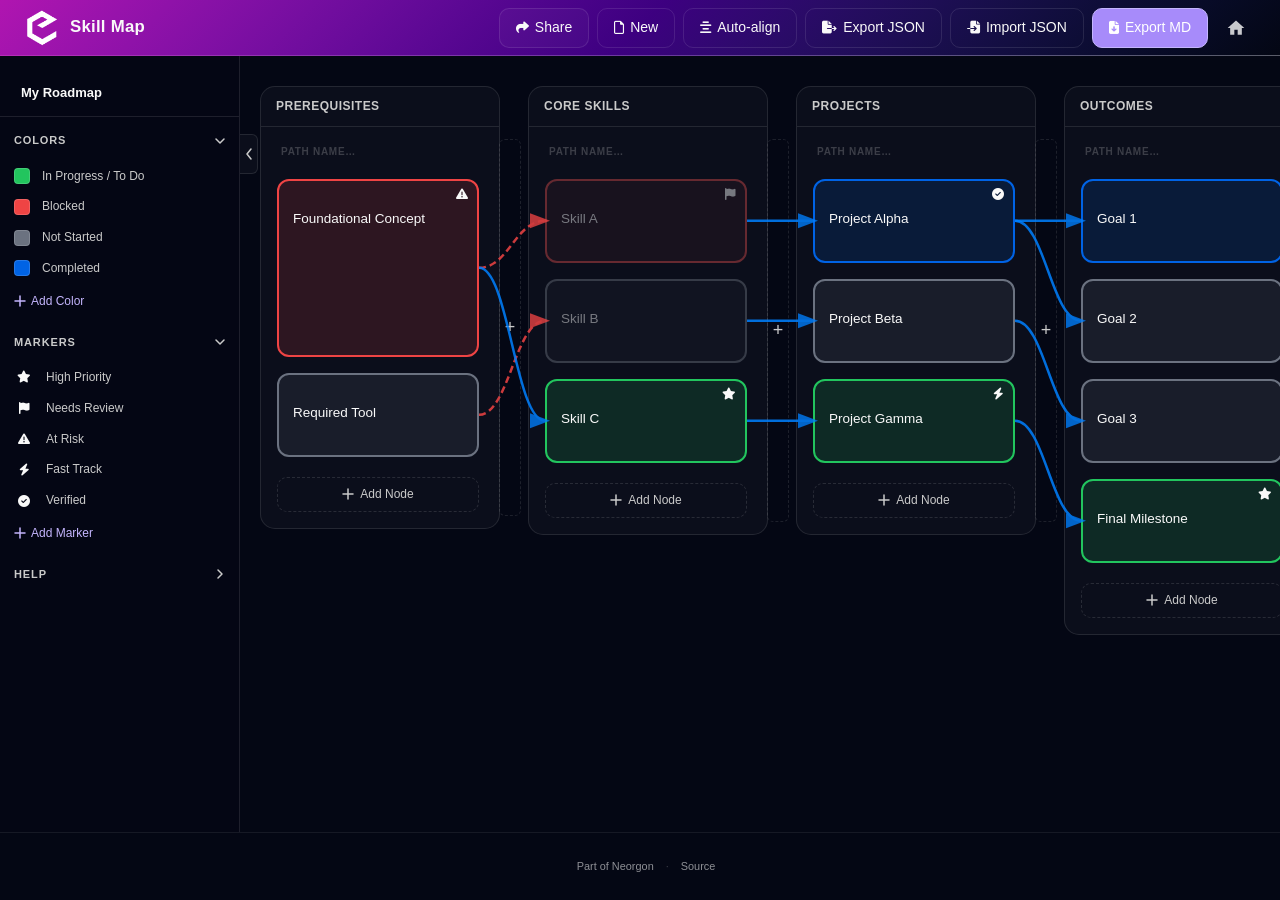
==== commit 4eff3966: "fix: resolve dead local refs and resync the vendored auth client Dead favicon-16x16/32x32 links poin" ====
--- a/index.html
+++ b/index.html
@@ -27,8 +27,6 @@
 <meta property="og:image:height" content="630">
 <meta name="theme-color" content="#040714">
 <link rel="icon" type="image/x-icon" href="https://cdn.neorgon.org/v1.0.0/favicon.ico" />
-<link rel="icon" type="image/png" sizes="32x32" href="favicon-32x32.png" />
-<link rel="icon" type="image/png" sizes="16x16" href="favicon-16x16.png" />
 <link rel="stylesheet" href="https://cdnjs.cloudflare.com/ajax/libs/font-awesome/6.7.2/css/all.min.css" integrity="sha512-Evv84Mr4kqVGRNSgIGL/F/aIDqQb7xQ2vcrdIwxfjThSH8CSR7PBEakCr51Ck+w+/U6swU2Im1vVX0SVk9ABhg==" crossorigin="anonymous" referrerpolicy="no-referrer" />
 <link rel="stylesheet" href="css/style.css" />
 <!-- Neorgon Header Kit (vendored; ?header=live swaps CSS to CDN) -->
--- a/css/neorgon-header.css
+++ b/css/neorgon-header.css
@@ -337,10 +337,17 @@
 .header-bar[data-header-mode="app"] {
   height: var(--header-h-app);
   --header-h-cur: var(--header-h-app);
+}
+
+/* Auto-hide. `app` mode has it by definition; every other mode opts in with
+   data-header-autohide="on" and keeps its own height and background. */
+.header-bar[data-header-mode="app"],
+.header-bar[data-header-autohide="on"] {
   transition: transform .26s var(--header-ease, ease);
 }
 /* Leaving accelerates away; returning decelerates in. Same budget. */
-.header-bar[data-header-mode="app"].header-hidden {
+.header-bar[data-header-mode="app"].header-hidden,
+.header-bar[data-header-autohide="on"].header-hidden {
   transform: translateY(-100%);
   transition-duration: .2s;
   transition-timing-function: var(--header-ease-in, ease);
@@ -377,8 +384,17 @@
   min-height: var(--header-control-h);
 }
 /* rem, not em: a shared component must not rescale because a site set its
-   own body font-size. 1.2rem == 19.2px == today's rendered size. */
+   own body font-size. 1.2rem == 19.2px == today's rendered size.
+
+   `margin: 0` for the same reason, and it is load-bearing: the UA gives h1
+   `.67em 0`, which at this size is 12.86px above and below. The kit never
+   reset it, so the title block came out 67px inside app mode's fixed 56px
+   bar — the title rode high and the subtitle hung out of the header into the
+   page. It looked fine on most sites only because they link the CDN
+   `styles/base.css`, whose `*` reset zeroed it for us; the sites that don't
+   (headpain, autopilot, references-api in app mode) showed the real geometry. */
 .header-logo h1 {
+  margin: 0;
   font-size: 1.2rem;
   font-weight: 600;
   line-height: 1.2;
@@ -386,12 +402,14 @@
   color: var(--header-text);
   white-space: nowrap;
 }
+/* All four sides declared, so a site that authors the subtitle as a <p>
+   rather than a <div> does not reintroduce the same UA margin. */
 .header-subtitle {
   font-size: .8125rem;
   line-height: 1.25;
   color: var(--header-text-dim);
   font-weight: 500;
-  margin-top: 2px;
+  margin: 2px 0 0;
   letter-spacing: .005em;
   white-space: nowrap;
 }
@@ -426,6 +444,26 @@
 .header-actions > a {
   height: var(--header-control-h);
   min-height: 0; /* neutralize site-level control minimums (e.g. --control-height) */
+  box-sizing: border-box;
+  display: inline-flex;
+  align-items: center;
+}
+
+/* Same guarantee one level down, for the kit's own grouping idiom.
+   header.js already knows .header-btn-group as a unit that travels into the ⋯
+   menu whole; the geometry rule above did not, so a grouped button kept its
+   own height and the row went ragged — pathfinder shipped 37px Fit/Clear
+   buttons flanked by 40px icon controls. Scoped to a group still sitting in
+   the bar: once the ⋯ menu adopts it the selector stops matching and menu
+   styling takes over, which is the same boundary the direct-child rule draws.
+   Deliberately NOT `> div > *` — battlecard's .bc-menu-wrap holds dropdown
+   items that are not bar controls and must not be stretched to 40px. */
+.header-actions > .header-btn-group > .btn,
+.header-actions > .header-btn-group > .nav-link,
+.header-actions > .header-btn-group > button,
+.header-actions > .header-btn-group > a {
+  height: var(--header-control-h);
+  min-height: 0;
   box-sizing: border-box;
   display: inline-flex;
   align-items: center;
@@ -456,6 +494,48 @@
 :where(.header-actions) > :where(.btn, .nav-link, button, a):hover {
   background: var(--header-menu-hover);
   border-color: var(--header-control-border, var(--header-border-strong));
+}
+
+/* An icon-only control has no label to pad around, and the fallback above
+   assumes there is one. Its 12px side padding lands inside a border-box
+   control the site already sized square, leaving 40 - 24 - 2 = 14px of
+   content — and an SVG is a flex item that will shrink into it. neorgon-site's
+   GitHub mark rendered 14x26 and hiring-pack's 10x24 before this rule.
+
+   Specificity note, because it is not what the :where() wrapper suggests:
+   :has() is NOT zero-specificity — it takes the specificity of its most
+   specific argument, so `svg:only-child` puts this selector at (0,1,1), the
+   same weight as the `.header-actions > a` geometry rule above and ABOVE a
+   site's single-class `.header-link { width: 36px }`. That is deliberate and
+   matches the contract: the uniform control row is kit-owned, and a site that
+   truly needs different geometry sets --header-control-h rather than
+   restyling the control. hiring-pack declared 36px and now renders 40px. */
+:where(.header-actions) > :where(.btn, .nav-link, button, a):has(> svg:only-child) {
+  padding: 0;
+  width: var(--header-control-h);
+  justify-content: center;
+}
+
+/* …and the fallback's border does not belong on one either. .header-home is
+   an unboxed glyph, so a site that styles neither ends up with a boxed icon
+   sitting next to an unboxed one in the same row (hiring-pack shipped exactly
+   that pair). Geometry above is kit-owned at (0,1,1); appearance is not — the
+   extra :where() flattens this to zero specificity, so pathfinder and
+   cartograph, whose icon buttons are deliberately boxed to match the text
+   buttons beside them, keep their border on a single class. */
+:where(.header-actions > :where(.btn, .nav-link, button, a):has(> svg:only-child)),
+:where(.header-actions > :where(.btn, .nav-link, button, a):has(> svg:only-child)):hover {
+  border-color: transparent;
+}
+
+/* Belt and braces for the same failure: whatever padding a site declares, an
+   icon inside a header control is never the thing that gives way. Carries real
+   specificity on purpose — a squeezed icon is always a bug, never a choice. */
+.header-actions > .btn > svg,
+.header-actions > .nav-link > svg,
+.header-actions > button > svg,
+.header-actions > a > svg {
+  flex: none;
 }
 
 /* ── Theme toggle ────────────────────────────────────────────── */
@@ -705,7 +785,9 @@
 /* ── Reduced motion ──────────────────────────────────────────── */
 @media (prefers-reduced-motion: reduce) {
   .header-bar[data-header-mode="app"],
-  .header-bar[data-header-mode="app"].header-hidden { transition: none; }
+  .header-bar[data-header-mode="app"].header-hidden,
+  .header-bar[data-header-autohide="on"],
+  .header-bar[data-header-autohide="on"].header-hidden { transition: none; }
   .header-logo-img { transition: none; }
   .header-logo-img:hover { transform: none; }
   .header-menu.open { animation: none; }
--- a/css/neorgon-footer.css
+++ b/css/neorgon-footer.css
@@ -14,6 +14,12 @@
   --footer-pad-block-content: 40px;
   --footer-max-w: 1100px;
   --footer-control-h: 32px;
+  /* One line of footer copy, and the WCAG 2.5.8 minimum a bar target has to
+     reach. They are tokens because the bar compensates its target boxes
+     against the line height exactly — see .neo-footer-bar a below — and a
+     hand-edited `line-height: 1.7` would silently put that compensation out. */
+  --footer-line: 1.7;
+  --footer-target: 24px;
 
   /* Palette — inherits the header theme tokens so ?theme=matrix and the
      fleet-wide season.css re-skin the footer too. Fallbacks keep the kit
@@ -83,7 +89,7 @@
   border-top: 1px solid var(--footer-border);
   color: var(--footer-text);
   font-size: .78rem;
-  line-height: 1.7;
+  line-height: var(--footer-line);
   text-align: center;
 }
 
@@ -126,6 +132,30 @@
   flex-wrap: wrap;
   align-items: center;
   gap: 6px 12px;
+}
+
+/* Target size — WCAG 2.5.8 (Minimum, 24x24). Bar links are standalone
+   controls in a row, not links inside a sentence, so the inline exception
+   does not cover them: they measured ~84x20 and ~37x20.
+
+   Each one is grown to a 24px box and handed the difference straight back as
+   negative block margin, so the item's *margin* box still measures exactly one
+   line and the bar does not get taller. That matters here more than usual —
+   `minimal` is tuned to ~70px against the .info-footer it replaced and `app`
+   to ~50px, and this row is what sets both. The text keeps the baseline it
+   had; only the hit area grows, ~2px above and below the line.
+
+   min() clamps the compensation at zero, so a site that sets a line taller
+   than the 24px minimum keeps its own spacing instead of being pulled tight.
+   Sized in em, not px, because `app` mode runs a smaller font than the rest. */
+.neo-footer-bar a,
+.neo-footer-bar .neo-footer-disclaimer {
+  display: inline-flex;
+  align-items: center;
+  justify-content: center;
+  min-height: var(--footer-target);
+  min-width: var(--footer-target);
+  margin-block: min(0px, calc((var(--footer-line) * 1em - var(--footer-target)) / 2));
 }
 
 .neo-footer-sep { opacity: .4; user-select: none; }
@@ -351,10 +381,127 @@
   .neo-top { transform: none; }
 }
 
+/* ── Disclaimer: bar trigger + modal (built by footer.js) ──────
+   The trigger is a <button> that has to sit in a row of <a>s without
+   announcing itself as the odd one out, so it borrows the link treatment
+   rather than the kit's control treatment. */
+.neo-footer-disclaimer {
+  padding: 0;
+  border: 0;
+  background: none;
+  font: inherit;
+  color: var(--footer-text);
+  text-decoration: underline;
+  text-decoration-style: dotted;
+  text-underline-offset: 3px;
+  cursor: pointer;
+  border-radius: 4px;
+  transition: color var(--dur, 200ms) ease;
+}
+.neo-footer-disclaimer:hover,
+.neo-footer-disclaimer:focus-visible {
+  color: var(--footer-text-strong);
+  text-decoration-style: solid;
+}
+.neo-footer-disclaimer:focus-visible { outline: 2px solid var(--footer-accent); outline-offset: 3px; }
+
+.neo-modal {
+  width: min(640px, calc(100vw - 32px));
+  max-height: min(78dvh, 640px);
+  /* Centring is declared, not inherited. showModal() centres via the UA's
+     `margin: auto` on inset:0, and any site carrying a `* { margin: 0 }`
+     reset beats the UA sheet and pins the dialog to the top-left — affinity
+     did exactly that. Too site-dependent to leave implicit. */
+  margin: auto;
+  padding: 0;
+  border: 1px solid var(--footer-border-strong);
+  border-radius: 12px;
+  background: var(--header-bg-end, #0d0d12);
+  color: var(--footer-text-strong);
+  overflow: hidden;
+}
+/* A <dialog> is display:none until opened; showModal() flips it to the
+   UA default (block), so the flex layout has to be scoped to [open] or
+   the closed dialog counts as shown. */
+.neo-modal[open] { display: flex; flex-direction: column; }
+.neo-modal::backdrop { background: rgba(0, 0, 0, .62); backdrop-filter: blur(2px); }
+
+.neo-modal-head {
+  display: flex;
+  align-items: center;
+  gap: 12px;
+  padding: 16px 18px;
+  border-bottom: 1px solid var(--footer-border);
+}
+.neo-modal-title {
+  margin: 0;
+  flex: 1;
+  font-size: 1rem;
+  font-weight: 650;
+  letter-spacing: .01em;
+  color: var(--footer-text-strong);
+}
+.neo-modal-close {
+  display: inline-flex;
+  align-items: center;
+  justify-content: center;
+  flex: none;
+  width: var(--footer-control-h);
+  height: var(--footer-control-h);
+  padding: 0;
+  border: 1px solid var(--footer-border-strong);
+  border-radius: 8px;
+  background: transparent;
+  color: var(--footer-text);
+  cursor: pointer;
+  transition: color var(--dur, 200ms) ease, background var(--dur, 200ms) ease;
+}
+.neo-modal-close:hover { color: var(--footer-text-strong); background: var(--footer-hover); }
+.neo-modal-close:focus-visible { outline: 2px solid var(--footer-accent); outline-offset: 2px; }
+.neo-modal-close svg { width: 18px; height: 18px; display: block; }
+
+.neo-modal-body {
+  padding: 18px;
+  overflow-y: auto;
+  font-size: .9rem;
+  line-height: 1.65;
+  color: var(--footer-text);
+}
+.neo-modal-body > :first-child { margin-top: 0; }
+.neo-modal-body > :last-child { margin-bottom: 0; }
+.neo-modal-body p { margin: 0 0 .9em; }
+.neo-modal-body strong { color: var(--footer-text-strong); font-weight: 620; }
+.neo-modal-body a { color: var(--footer-accent); text-decoration: underline; }
+
+@media (max-width: 700px) {
+  .neo-modal { width: calc(100vw - 20px); max-height: 84dvh; }
+}
+
 /* ── Print — the footer is the only place a printed page can show
    provenance, so expand link URLs and drop the floating control. ── */
 @media print {
   .neo-top, .neo-footer-theme { display: none !important; }
+
+  /* Provenance must survive the move into the dialog. On paper there is
+     nothing to click, so the trigger goes and the copy itself comes back —
+     laid out in flow at the end of the document rather than as an overlay. */
+  .neo-footer-disclaimer, .neo-modal-close { display: none !important; }
+  .neo-modal {
+    display: block !important;
+    position: static;
+    width: auto;
+    max-height: none;
+    border: 0;
+    border-top: 1px solid #999;
+    border-radius: 0;
+    background: none;
+    color: #000;
+    overflow: visible;
+  }
+  .neo-modal::backdrop { display: none; }
+  .neo-modal-head { border-bottom: 0; padding: 12px 0 0; }
+  .neo-modal-body { padding: 0; color: #000; }
+
   .neo-footer {
     color: #000;
     border-top: 1px solid #999;
@@ -362,6 +509,15 @@
     page-break-inside: avoid;
   }
   .neo-footer a { color: #000; text-decoration: underline; }
+  /* Paper has no pointers, so the 24px target boxes come off — and they have
+     to: inside an inline-flex link the expanded href below would be laid out
+     as a second flex item beside the label instead of flowing after it. */
+  .neo-footer-bar a {
+    display: inline;
+    min-height: 0;
+    min-width: 0;
+    margin-block: 0;
+  }
   .neo-footer a[href^="http"]::after {
     content: " (" attr(href) ")";
     font-size: .9em;
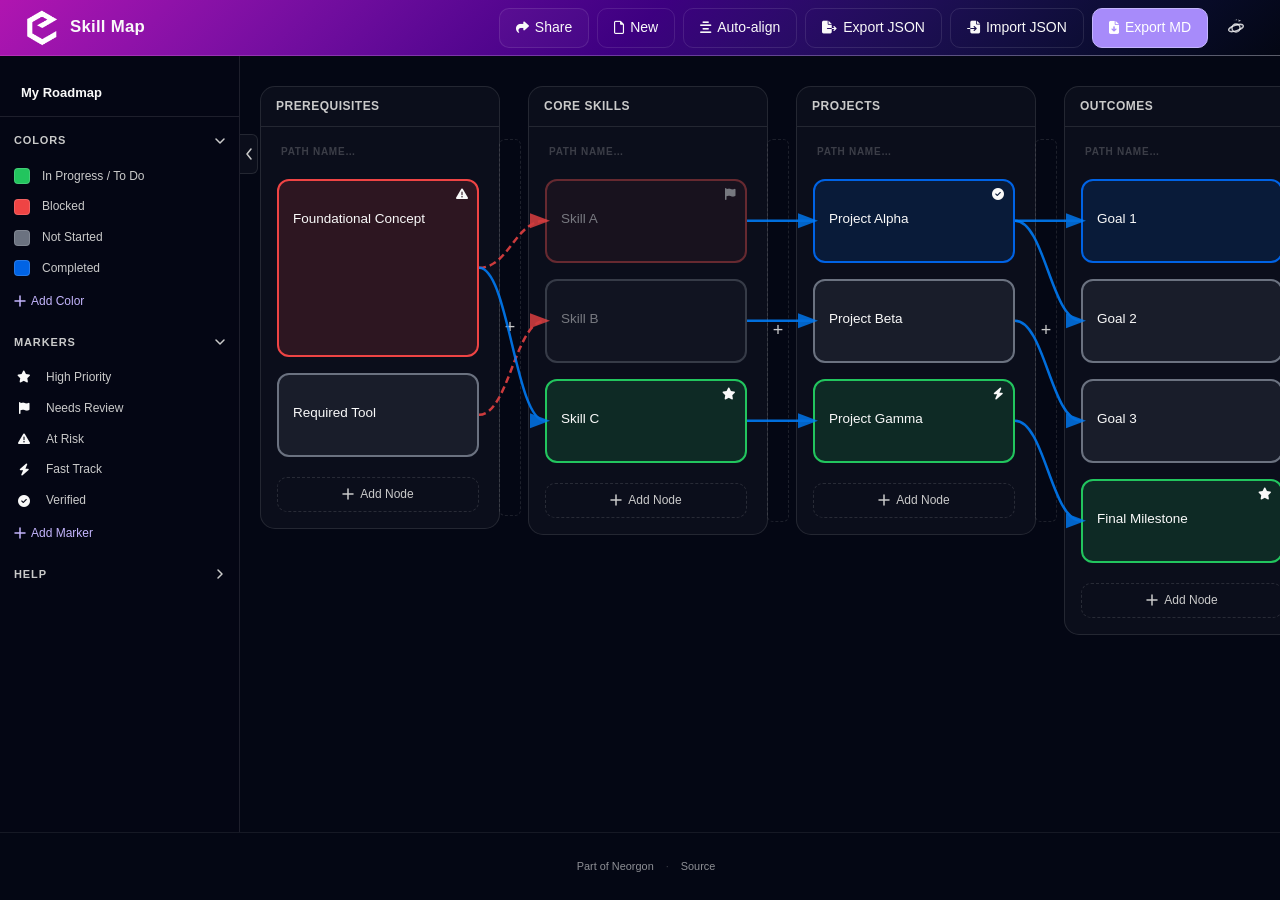
==== commit e2639c29: "feat(header): merge logo+title into one site-home link, planet hub icon, neo-repo source meta" ====
--- a/index.html
+++ b/index.html
@@ -2,12 +2,10 @@
 <html lang="en">
 <head>
 <meta charset="UTF-8">
-<meta http-equiv="Content-Security-Policy" content="default-src 'self'; script-src 'self' 'unsafe-inline' https://plausible.io; style-src 'self' 'unsafe-inline' cdnjs.cloudflare.com https://cdn.neorgon.org; font-src 'self' cdnjs.cloudflare.com; img-src 'self' data: blob: https://cdn.neorgon.org; connect-src 'self' https://plausible.io">
+<meta http-equiv="Content-Security-Policy" content="default-src 'self'; script-src 'self' 'unsafe-inline' https://gc.zgo.at https://static.cloudflareinsights.com; style-src 'self' 'unsafe-inline' cdnjs.cloudflare.com https://cdn.neorgon.org; font-src 'self' cdnjs.cloudflare.com; img-src 'self' data: blob: https://cdn.neorgon.org https://neorgon.goatcounter.com; connect-src 'self' https://neorgon.goatcounter.com https://cloudflareinsights.com">
 <meta name="viewport" content="width=device-width, initial-scale=1.0">
   <meta name="referrer" content="strict-origin-when-cross-origin">
   <meta http-equiv="X-Content-Type-Options" content="nosniff">
-  <!-- Privacy-first analytics -->
-  <script defer data-domain="skillmap.neorgon.com" src="https://plausible.io/js/script.js"></script>
 <title>Skill Map | Learning Path Builder</title>
 <meta name="description" content="Map skills, milestones, and learning paths on a visual grid with typed connections and dependency locking. No install, saves locally">
 <meta property="og:title" content="Skill Map: Visual Learning Path Builder">
@@ -59,8 +57,12 @@
   <!-- HEADER (Neorgon Header Kit contract) -->
   <header class="header-bar" data-header-mode="app">
     <div class="header-logo">
-      <a href="https://neorgon.com/" target="_blank" rel="noopener noreferrer"><img src="energon-classic-logo.png" class="header-logo-img" alt="Neorgon"></a>
-      <a href="./" class="header-title-link"><h1>Skill Map</h1></a>
+      <a href="./" class="header-title-link">
+        <img src="energon-classic-logo.png" class="header-logo-img" alt="">
+        <div class="header-title-wrap">
+<h1>Skill Map</h1>
+        </div>
+      </a>
     </div>
     <div class="header-right">
       <div id="user-level-indicator" style="display: none;">
@@ -99,7 +101,16 @@
         </button>
       </div>
       <a href="https://neorgon.com/" class="header-home" title="neorgon.com" aria-label="Neorgon home">
-        <svg viewBox="0 0 24 24" fill="currentColor" xmlns="http://www.w3.org/2000/svg"><path d="M10 20v-6h4v6h5v-8h3L12 3 2 12h3v8z"/></svg>
+        <svg class="nh-hub-icon" viewBox="0 0 24 24" fill="none" stroke="currentColor" stroke-width="1.5" stroke-linecap="round" stroke-linejoin="round" xmlns="http://www.w3.org/2000/svg" aria-hidden="true">
+          <circle cx="12" cy="12" r="4.4"/>
+          <ellipse cx="12" cy="12" rx="8.4" ry="3" transform="rotate(-18 12 12)"/>
+          <g class="nh-orbit">
+            <path d="M17.5 4.2 14.2 2.7l.9 1.4-.6 1.1z" fill="currentColor" stroke="none"/>
+            <circle cx="12.6" cy="3" r=".7" fill="currentColor" stroke="none" opacity=".55"/>
+            <circle cx="11.1" cy="3.3" r=".55" fill="currentColor" stroke="none" opacity=".35"/>
+            <circle cx="9.8" cy="3.7" r=".4" fill="currentColor" stroke="none" opacity=".2"/>
+          </g>
+        </svg>
       </a>
     </div>
   </header>
--- a/css/neorgon-header.css
+++ b/css/neorgon-header.css
@@ -352,6 +352,11 @@
   transition-duration: .2s;
   transition-timing-function: var(--header-ease-in, ease);
 }
+/* Keyboard focus entering a hidden bar reveals it: focus must never sit
+   on an off-screen control (WCAG 2.4.7, and 2.2's 2.4.11). header.js
+   drops the class on focusin so the next scroll decision agrees with
+   what is painted; this rule covers the frame in between. */
+.header-bar.header-hidden:focus-within { transform: none; }
 
 /* ── Logo block ──────────────────────────────────────────────── */
 .header-logo {
@@ -369,7 +374,8 @@
   filter: brightness(0) invert(1);
   transition: transform .28s var(--header-ease, ease);
 }
-.header-logo-img:hover { transform: scale(1.06) rotate(-4deg); }
+.header-logo-img:hover,
+.header-title-link:hover .header-logo-img { transform: scale(1.06) rotate(-4deg); }
 
 /* min-height also fixes a target-size failure: at <=700px the subtitle is
    hidden and this link collapses to 22px, under the 24px WCAG 2.5.8
@@ -383,6 +389,26 @@
   justify-content: center;
   min-height: var(--header-control-h);
 }
+/* Current contract: mark + name are ONE anchor to the site's own home
+   (the img rides inside .header-title-link with alt=""), so the link's
+   accessible name is the title text and the logo stops being a second,
+   differently-behaved link. Scoped with :has() so the retired two-anchor
+   markup keeps rendering unchanged wherever it still exists. */
+.header-title-link:has(> .header-logo-img, > picture) {
+  flex-direction: row;
+  align-items: center;
+  gap: 10px;
+}
+.header-title-wrap {
+  display: flex;
+  flex-direction: column;
+  justify-content: center;
+  min-width: 0;
+}
+/* The one visible cue that the name is a control: the title warms to the
+   accent on hover. Kept subtle; the cursor and the logo tilt do the rest. */
+.header-logo h1 { transition: color .2s var(--header-ease, ease); }
+.header-title-link:hover h1 { color: var(--header-accent); }
 /* rem, not em: a shared component must not rescale because a site set its
    own body font-size. 1.2rem == 19.2px == today's rendered size.
 
@@ -589,6 +615,25 @@
   height: var(--header-icon-solid, 20px);
   display: block;
 }
+
+/* ── Hub glyph: inclined planet + orbiting rocket ────────────────
+   .header-home now carries the kit's planet SVG (markup contract in
+   the README) — the one header link to neorgon.com, tooltip
+   "neorgon.com". Idle it is a still planet with the rocket parked;
+   on hover or keyboard focus the rocket does laps, smoke trailing.
+   Stroked glyph, so it sizes with --header-icon, not the solid token. */
+.header-home svg.nh-hub-icon {
+  width: var(--header-icon, 22px);
+  height: var(--header-icon, 22px);
+}
+.header-home .nh-orbit {
+  transform-origin: 12px 12px; /* viewBox centre — the planet */
+}
+.header-home:hover .nh-orbit,
+.header-home:focus-visible .nh-orbit {
+  animation: nh-orbit-lap 1.4s linear infinite;
+}
+@keyframes nh-orbit-lap { to { transform: rotate(360deg); } }
 
 /* ── Overflow toggle (⋯) — injected by header.js ─────────────── */
 .header-overflow { position: relative; display: flex; }
@@ -789,7 +834,10 @@
   .header-bar[data-header-autohide="on"],
   .header-bar[data-header-autohide="on"].header-hidden { transition: none; }
   .header-logo-img { transition: none; }
-  .header-logo-img:hover { transform: none; }
+  .header-logo-img:hover,
+  .header-title-link:hover .header-logo-img { transform: none; }
+  .header-home:hover .nh-orbit,
+  .header-home:focus-visible .nh-orbit { animation: none; }
   .header-menu.open { animation: none; }
   .header-overflow-toggle:active,
   .header-theme-toggle:active,
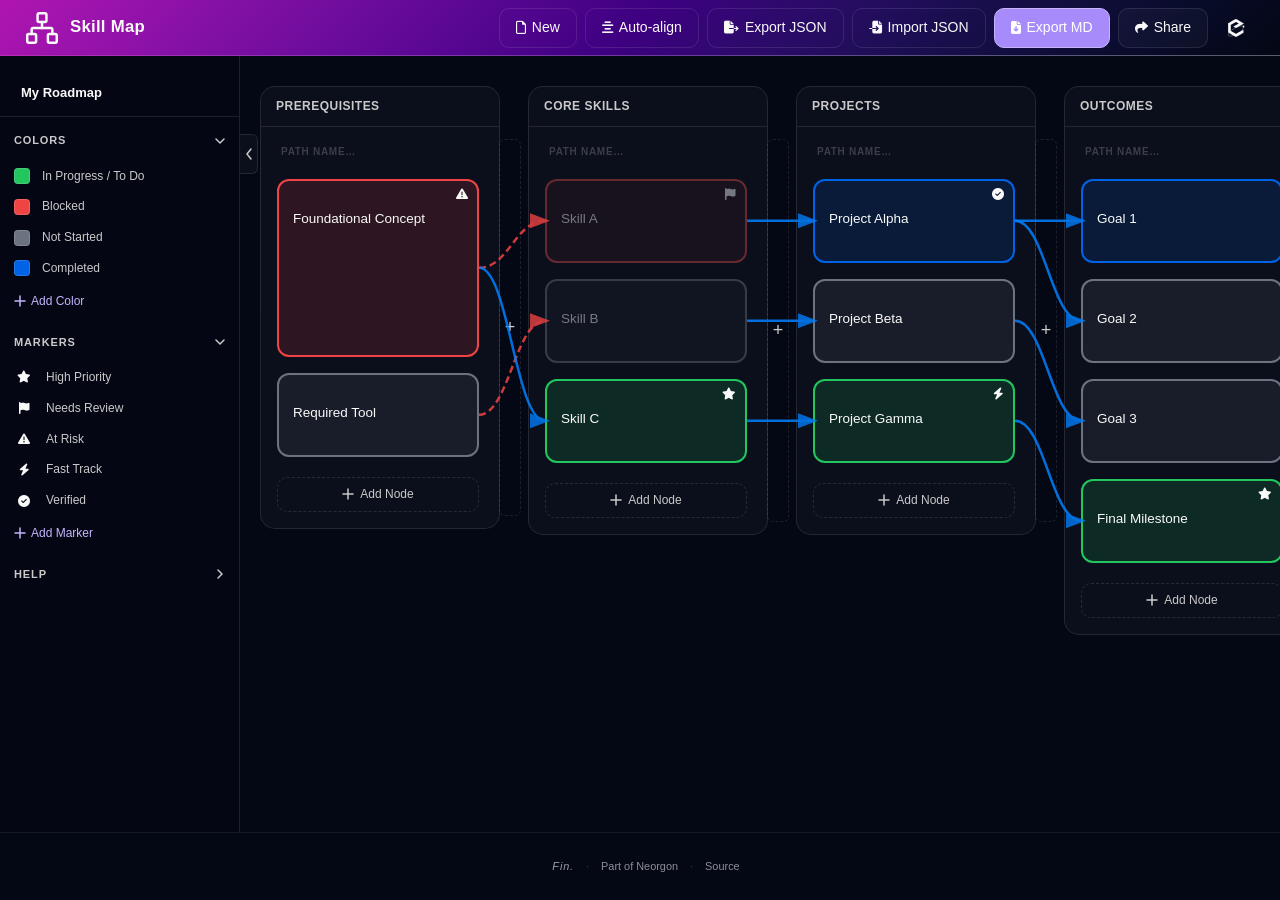
==== commit 45cdbcd9: "feat(brand): hexagon favicon set and per-site header mark Every site now ships a generated seven-fil" ====
--- a/index.html
+++ b/index.html
@@ -4,6 +4,12 @@
 <meta charset="UTF-8">
 <meta http-equiv="Content-Security-Policy" content="default-src 'self'; script-src 'self' 'unsafe-inline' https://gc.zgo.at https://static.cloudflareinsights.com; style-src 'self' 'unsafe-inline' cdnjs.cloudflare.com https://cdn.neorgon.org; font-src 'self' cdnjs.cloudflare.com; img-src 'self' data: blob: https://cdn.neorgon.org https://neorgon.goatcounter.com; connect-src 'self' https://neorgon.goatcounter.com https://cloudflareinsights.com">
 <meta name="viewport" content="width=device-width, initial-scale=1.0">
+<link rel="icon" type="image/svg+xml" href="/favicon.svg">
+<link rel="icon" type="image/x-icon" href="/favicon.ico" sizes="16x16 32x32 48x48">
+<link rel="apple-touch-icon" sizes="180x180" href="/apple-touch-icon.png">
+<meta name="apple-mobile-web-app-title" content="Skill Map">
+<link rel="manifest" href="/site.webmanifest">
+<meta name="neo-mark" content="on">
   <meta name="referrer" content="strict-origin-when-cross-origin">
   <meta http-equiv="X-Content-Type-Options" content="nosniff">
 <title>Skill Map | Learning Path Builder</title>
@@ -24,7 +30,6 @@
 <meta property="og:image:width" content="1200">
 <meta property="og:image:height" content="630">
 <meta name="theme-color" content="#040714">
-<link rel="icon" type="image/x-icon" href="https://cdn.neorgon.org/v1.0.0/favicon.ico" />
 <link rel="stylesheet" href="https://cdnjs.cloudflare.com/ajax/libs/font-awesome/6.7.2/css/all.min.css" integrity="sha512-Evv84Mr4kqVGRNSgIGL/F/aIDqQb7xQ2vcrdIwxfjThSH8CSR7PBEakCr51Ck+w+/U6swU2Im1vVX0SVk9ABhg==" crossorigin="anonymous" referrerpolicy="no-referrer" />
 <link rel="stylesheet" href="css/style.css" />
 <!-- Neorgon Header Kit (vendored; ?header=live swaps CSS to CDN) -->
--- a/css/neorgon-header.css
+++ b/css/neorgon-header.css
@@ -371,8 +371,29 @@
   width: auto;
   flex-shrink: 0;
   display: block;
-  filter: brightness(0) invert(1);
   transition: transform .28s var(--header-ease, ease);
+}
+/* The raster fallback still needs forcing white; the injected vector must not
+   be filtered, because it already inherits the header's own text colour and
+   inverting it would undo exactly the thing it was swapped in to fix. */
+img.header-logo-img { filter: brightness(0) invert(1); }
+svg.header-logo-mark { fill: currentColor; width: auto; }
+/* A site that ships its own mark gets it as a mask over currentColor, so the
+   glyph follows the header's text colour exactly as the inline svg does. An
+   <img> could not: it paints its own pixels and ignores the cascade. */
+.header-logo-own {
+  /* Width tracks height rather than restating the token: .header-logo-img
+     already sets height, and it drops to --header-logo-h-mobile under 700px.
+     Pinning width to the desktop value gave a 36x28 box on a phone. */
+  aspect-ratio: 1;
+  width: auto;
+  background: currentColor;
+  /* The image itself is set inline by header.js, derived from the manifest
+     link, because a fleet site is served at its domain root and a kit showcase
+     is not. Only the parts that do not vary live here. */
+  -webkit-mask-position: center; mask-position: center;
+  -webkit-mask-size: contain;    mask-size: contain;
+  -webkit-mask-repeat: no-repeat; mask-repeat: no-repeat;
 }
 .header-logo-img:hover,
 .header-title-link:hover .header-logo-img { transform: scale(1.06) rotate(-4deg); }
@@ -437,6 +458,20 @@
   font-weight: 500;
   margin: 2px 0 0;
   letter-spacing: .005em;
+  white-space: nowrap;
+}
+
+/* Epigraph: the animating half of a bilingual subtitle. The glyph churn is
+   decoration, so it is aria-hidden and .neo-epi-sr carries the real sentence
+   for assistive tech. Both live inside .header-subtitle, which keeps the
+   existing nowrap and mobile-hide behaviour unchanged. */
+.neo-epi { font-variant-ligatures: none; }
+.neo-epi-sr {
+  position: absolute;
+  width: 1px; height: 1px;
+  margin: -1px; padding: 0; border: 0;
+  overflow: hidden;
+  clip-path: inset(50%);
   white-space: nowrap;
 }
 
@@ -603,13 +638,23 @@
   box-sizing: border-box;
   padding: 0;
   border-radius: 6px;
-  color: var(--header-icon-color, var(--header-text-dim));
+  /* Full strength, not --header-icon-color. The dim was meant as hierarchy and
+     did not read as one: .header-source carries no colour rule at all, so it
+     inherits the header's own #f9f9f9, and the home control sitting beside it
+     at 78% looked like a misconfiguration rather than a decision. The other
+     user of that token is the bordered theme toggle, which has a border to
+     carry its own weight; this one does not. */
+  color: var(--header-text);
   text-decoration: none;
   flex-shrink: 0;
   transition: color .18s var(--header-ease, ease),
               background .18s var(--header-ease, ease);
 }
-.header-home:hover { color: var(--header-text); background: var(--header-menu-hover); }
+/* --header-accent is the pink on the default palette and the skin's own accent
+   everywhere else, so the highlight stays on-brand without hardcoding magenta
+   into a control that ships to seven skins. */
+.header-home:hover,
+.header-home:focus-visible { color: var(--header-accent); background: var(--header-menu-hover); }
 .header-home svg {
   width: var(--header-icon-solid, 20px);
   height: var(--header-icon-solid, 20px);
@@ -627,13 +672,64 @@
   height: var(--header-icon, 22px);
 }
 .header-home .nh-orbit {
-  transform-origin: 12px 12px; /* viewBox centre — the planet */
+  transform-origin: 12px 12px; /* viewBox centre, for the legacy planet markup */
 }
 .header-home:hover .nh-orbit,
 .header-home:focus-visible .nh-orbit {
   animation: nh-orbit-lap 1.4s linear infinite;
 }
 @keyframes nh-orbit-lap { to { transform: rotate(360deg); } }
+
+/* ── Inclined orbit: the satellite passes in front of the mark and behind it ──
+   Two dots on one elliptical path, each shown for its own half of the lap. The
+   far one is drawn before the mark in document order, so the mark occludes it;
+   that occlusion IS the depth, and it costs nothing but paint order.
+
+   offset-path rather than a rotate: a rotation can only trace a circle, and
+   squashing it into an ellipse with scaleY would squash the satellite too,
+   because the counter-scale would have to sit inside the rotation. Where
+   offset-path is unsupported the dots simply rest at their authored cx/cy,
+   which is a still icon rather than a broken one.
+
+   The semi-major axis is capped by the viewBox: an inline svg clips to it, so
+   10.2 plus the 1.35 radius leaves 11.55 of the 12 available. */
+.header-home .nh-sat {
+  offset-rotate: 0deg;
+  /* The rim separates the satellite from the mark when it crosses it: without
+     one, a currentColor dot over a currentColor mark merges into the
+     silhouette and reads as a stray pixel rather than a moon.
+     --header-bg-end is the right hook because the rim's job is to look like
+     the background, so it vanishes over open header and shows only as a gap
+     against the mark. Measured caveat: every skin shipped today redefines
+     --header-bg-start and --header-bg-mid but leaves --header-bg-end at
+     #040714, so this resolves to one dark value everywhere right now. A skin
+     that ends light gets the rim right for free, but only if it sets that
+     token; one that ends light without setting it would show a dark ring. */
+  stroke: var(--header-bg-end, #040714);
+  stroke-width: .8;
+}
+.header-home .nh-sat-back { opacity: 0; }
+/* On hover the mark takes the accent, and currentColor would carry the
+   satellite with it: a pink dot on a pink mark is a dot you cannot find. It
+   holds the header's text colour instead, so the moon stays legible against
+   whatever the mark has become. */
+.header-home:hover .nh-sat,
+.header-home:focus-visible .nh-sat { fill: var(--header-text); }
+.header-home:hover .nh-sat-front,
+.header-home:focus-visible .nh-sat-front {
+  animation: nh-sat-lap 2.6s linear infinite, nh-sat-near 2.6s steps(1, end) infinite;
+}
+.header-home:hover .nh-sat-back,
+.header-home:focus-visible .nh-sat-back {
+  animation: nh-sat-lap 2.6s linear infinite, nh-sat-far 2.6s steps(1, end) infinite;
+}
+.header-home:hover .nh-sat,
+.header-home:focus-visible .nh-sat {
+  offset-path: path("M20.31 10.40 A9.6 3.4 -30 1 1 3.69 20.00 A9.6 3.4 -30 1 1 20.31 10.40");
+}
+@keyframes nh-sat-lap  { from { offset-distance: 0%; } to { offset-distance: 100%; } }
+@keyframes nh-sat-near { 0% { opacity: 1; } 50% { opacity: 0; } }
+@keyframes nh-sat-far  { 0% { opacity: 0; } 50% { opacity: 1; } }
 
 /* ── Overflow toggle (⋯) — injected by header.js ─────────────── */
 .header-overflow { position: relative; display: flex; }
@@ -837,7 +933,9 @@
   .header-logo-img:hover,
   .header-title-link:hover .header-logo-img { transform: none; }
   .header-home:hover .nh-orbit,
-  .header-home:focus-visible .nh-orbit { animation: none; }
+  .header-home:focus-visible .nh-orbit,
+  .header-home:hover .nh-sat,
+  .header-home:focus-visible .nh-sat { animation: none; }
   .header-menu.open { animation: none; }
   .header-overflow-toggle:active,
   .header-theme-toggle:active,
--- a/css/neorgon-footer.css
+++ b/css/neorgon-footer.css
@@ -161,6 +161,15 @@
 .neo-footer-sep { opacity: .4; user-select: none; }
 
 /* Version / updated stamps — mono + tabular so they never jitter */
+/* The end mark. Ornament only: it states nothing the page needs, which is
+   why it is safe to render in a language most visitors do not read. */
+.neo-footer-fin {
+  font-style: italic;
+  letter-spacing: .08em;
+  color: var(--footer-text-dim, var(--header-text-dim));
+  opacity: .75;
+}
+
 .neo-footer-stamp {
   font-family: ui-monospace, SFMono-Regular, "SF Mono", Menlo, monospace;
   font-variant-numeric: tabular-nums;
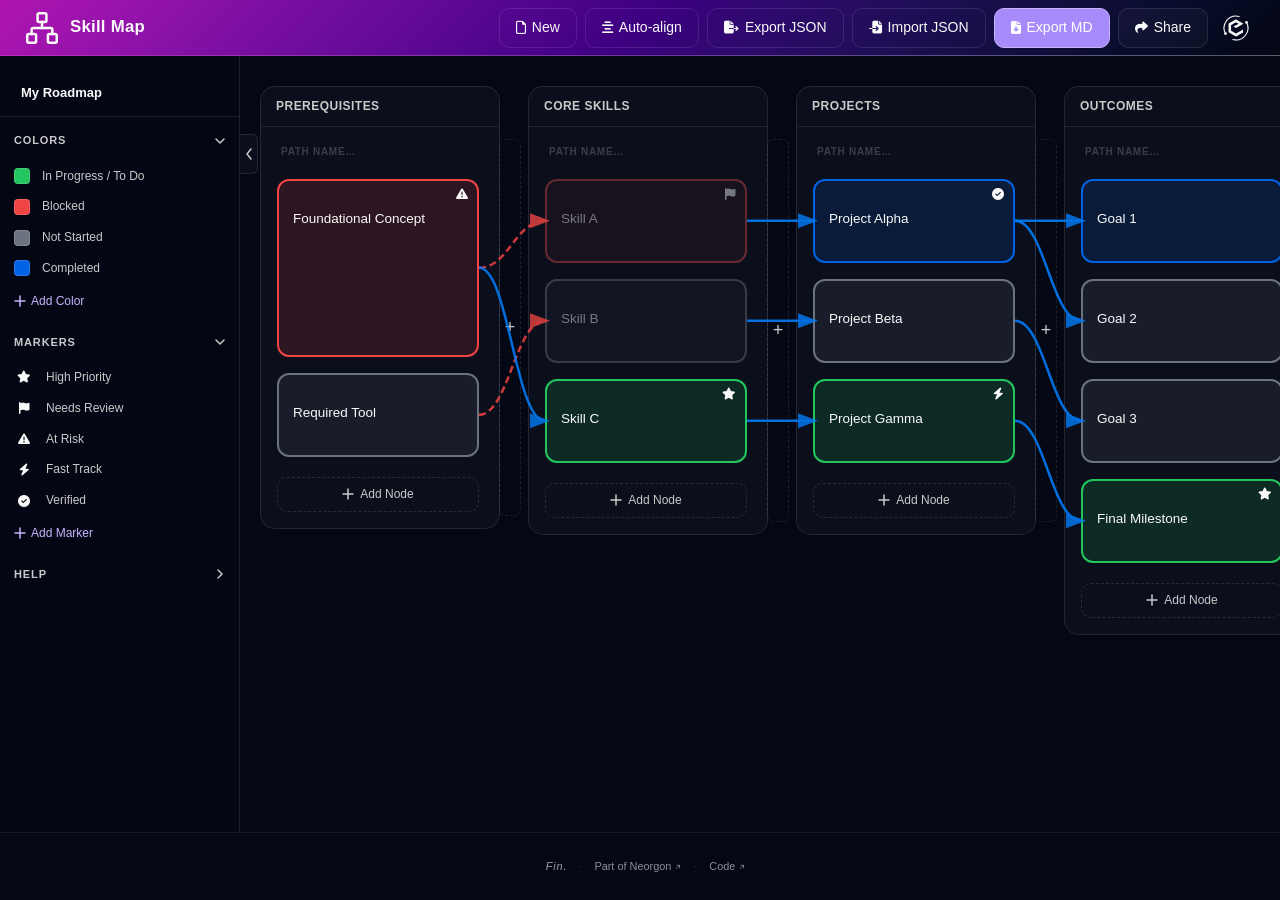
==== commit 3a6a0325: "chore(ui): re-stamp the hub home-control icon, and take the header kit's mark-colour fix The stamped" ====
--- a/index.html
+++ b/index.html
@@ -106,14 +106,13 @@
         </button>
       </div>
       <a href="https://neorgon.com/" class="header-home" title="neorgon.com" aria-label="Neorgon home">
-        <svg class="nh-hub-icon" viewBox="0 0 24 24" fill="none" stroke="currentColor" stroke-width="1.5" stroke-linecap="round" stroke-linejoin="round" xmlns="http://www.w3.org/2000/svg" aria-hidden="true">
-          <circle cx="12" cy="12" r="4.4"/>
-          <ellipse cx="12" cy="12" rx="8.4" ry="3" transform="rotate(-18 12 12)"/>
+        <svg class="nh-hub-icon" viewBox="0 0 24 24" fill="none" xmlns="http://www.w3.org/2000/svg" aria-hidden="true">
+          <path d="M12 4.4 18.58 8.2 18.58 15.8 12 19.6 5.42 15.8 5.42 8.2Z" fill="currentColor" stroke="none"/>
           <g class="nh-orbit">
-            <path d="M17.5 4.2 14.2 2.7l.9 1.4-.6 1.1z" fill="currentColor" stroke="none"/>
-            <circle cx="12.6" cy="3" r=".7" fill="currentColor" stroke="none" opacity=".55"/>
-            <circle cx="11.1" cy="3.3" r=".55" fill="currentColor" stroke="none" opacity=".35"/>
-            <circle cx="9.8" cy="3.7" r=".4" fill="currentColor" stroke="none" opacity=".2"/>
+            <path d="M2.47 17.50 A11.0 11.0 0 0 1 14.85 1.37" fill="none" stroke="currentColor" stroke-width="1.05" stroke-linecap="round"/>
+            <path d="M21.53 6.50 A11.0 11.0 0 0 1 9.15 22.63" fill="none" stroke="currentColor" stroke-width="1.05" stroke-linecap="round"/>
+            <circle cx="21.71" cy="6.84" r="1.25" fill="currentColor"/>
+            <circle cx="2.29" cy="17.16" r="1.25" fill="currentColor"/>
           </g>
         </svg>
       </a>
--- a/css/neorgon-header.css
+++ b/css/neorgon-header.css
@@ -377,7 +377,7 @@
    be filtered, because it already inherits the header's own text colour and
    inverting it would undo exactly the thing it was swapped in to fix. */
 img.header-logo-img { filter: brightness(0) invert(1); }
-svg.header-logo-mark { fill: currentColor; width: auto; }
+svg.header-logo-mark { color: var(--header-text); fill: currentColor; width: auto; }
 /* A site that ships its own mark gets it as a mask over currentColor, so the
    glyph follows the header's text colour exactly as the inline svg does. An
    <img> could not: it paints its own pixels and ignores the cascade. */
@@ -387,6 +387,16 @@
      Pinning width to the desktop value gave a 36x28 box on a phone. */
   aspect-ratio: 1;
   width: auto;
+  /* Declared, not inherited. `background: currentColor` resolves against
+     whatever the ancestor set, and the logo is always inside an <a>: on a site
+     whose logo anchor carries no class, that ancestor is an unstyled link and
+     currentColor is the UA's #0000EE. The mark then paints link-blue, silently,
+     because nothing in the page is wrong enough to throw. Every fleet site
+     happens to wrap the logo in .header-title-link (which the kit gives
+     color: inherit), so this only surfaced when ops-console adopted the kit
+     with a bare <a>. Stating the colour here makes the mask independent of the
+     markup around it, which is the contract the rest of the kit already keeps. */
+  color: var(--header-text);
   background: currentColor;
   /* The image itself is set inline by header.js, derived from the manifest
      link, because a fleet site is served at its domain root and a kit showcase
@@ -661,15 +671,22 @@
   display: block;
 }
 
-/* ── Hub glyph: inclined planet + orbiting rocket ────────────────
-   .header-home now carries the kit's planet SVG (markup contract in
-   the README) — the one header link to neorgon.com, tooltip
-   "neorgon.com". Idle it is a still planet with the rocket parked;
-   on hover or keyboard focus the rocket does laps, smoke trailing.
+/* ── Hub glyph: the Energon mark at the centre of a galaxy ───────
+   .header-home is the one header link to neorgon.com, tooltip
+   "neorgon.com". The page stamps a placeholder SVG (markup contract
+   in the README) and upgradeHome() replaces it on init with the mark
+   at scale(0.72) inside a <g class="nh-orbit"> of two arcs and two
+   dots. Idle the whole thing is still; on hover or keyboard focus the
+   orbit group turns as one rigid body while the mark stays upright,
+   because a rotating letterform is unreadable.
    Stroked glyph, so it sizes with --header-icon, not the solid token. */
 .header-home svg.nh-hub-icon {
-  width: var(--header-icon, 22px);
-  height: var(--header-icon, 22px);
+  /* Deliberately larger than --header-icon: the galaxy's arms occupy the outer
+     ring, so at 22px the MARK fell to 14px against 18px for the neighbouring
+     control. 26px puts it back at 18px, measured, while the arms still land
+     inside the 40px box. */
+  width: var(--header-hub-icon, 26px);
+  height: var(--header-hub-icon, 26px);
 }
 .header-home .nh-orbit {
   transform-origin: 12px 12px; /* viewBox centre, for the legacy planet markup */
@@ -680,56 +697,11 @@
 }
 @keyframes nh-orbit-lap { to { transform: rotate(360deg); } }
 
-/* ── Inclined orbit: the satellite passes in front of the mark and behind it ──
-   Two dots on one elliptical path, each shown for its own half of the lap. The
-   far one is drawn before the mark in document order, so the mark occludes it;
-   that occlusion IS the depth, and it costs nothing but paint order.
-
-   offset-path rather than a rotate: a rotation can only trace a circle, and
-   squashing it into an ellipse with scaleY would squash the satellite too,
-   because the counter-scale would have to sit inside the rotation. Where
-   offset-path is unsupported the dots simply rest at their authored cx/cy,
-   which is a still icon rather than a broken one.
-
-   The semi-major axis is capped by the viewBox: an inline svg clips to it, so
-   10.2 plus the 1.35 radius leaves 11.55 of the 12 available. */
-.header-home .nh-sat {
-  offset-rotate: 0deg;
-  /* The rim separates the satellite from the mark when it crosses it: without
-     one, a currentColor dot over a currentColor mark merges into the
-     silhouette and reads as a stray pixel rather than a moon.
-     --header-bg-end is the right hook because the rim's job is to look like
-     the background, so it vanishes over open header and shows only as a gap
-     against the mark. Measured caveat: every skin shipped today redefines
-     --header-bg-start and --header-bg-mid but leaves --header-bg-end at
-     #040714, so this resolves to one dark value everywhere right now. A skin
-     that ends light gets the rim right for free, but only if it sets that
-     token; one that ends light without setting it would show a dark ring. */
-  stroke: var(--header-bg-end, #040714);
-  stroke-width: .8;
-}
-.header-home .nh-sat-back { opacity: 0; }
-/* On hover the mark takes the accent, and currentColor would carry the
-   satellite with it: a pink dot on a pink mark is a dot you cannot find. It
-   holds the header's text colour instead, so the moon stays legible against
-   whatever the mark has become. */
-.header-home:hover .nh-sat,
-.header-home:focus-visible .nh-sat { fill: var(--header-text); }
-.header-home:hover .nh-sat-front,
-.header-home:focus-visible .nh-sat-front {
-  animation: nh-sat-lap 2.6s linear infinite, nh-sat-near 2.6s steps(1, end) infinite;
-}
-.header-home:hover .nh-sat-back,
-.header-home:focus-visible .nh-sat-back {
-  animation: nh-sat-lap 2.6s linear infinite, nh-sat-far 2.6s steps(1, end) infinite;
-}
-.header-home:hover .nh-sat,
-.header-home:focus-visible .nh-sat {
-  offset-path: path("M20.31 10.40 A9.6 3.4 -30 1 1 3.69 20.00 A9.6 3.4 -30 1 1 20.31 10.40");
-}
-@keyframes nh-sat-lap  { from { offset-distance: 0%; } to { offset-distance: 100%; } }
-@keyframes nh-sat-near { 0% { opacity: 1; } 50% { opacity: 0; } }
-@keyframes nh-sat-far  { 0% { opacity: 0; } 50% { opacity: 1; } }
+/* The galaxy turns as one rigid body on hover, so a plain rotate does it.
+   This replaced an offset-path satellite on an inclined ellipse: that needed a
+   front/back pair kept in sync and a semi-major axis capped so the dot did not
+   clip the viewBox, and none of it is needed once the arms sit outside the
+   mark instead of crossing it. */
 
 /* ── Overflow toggle (⋯) — injected by header.js ─────────────── */
 .header-overflow { position: relative; display: flex; }
@@ -933,9 +905,7 @@
   .header-logo-img:hover,
   .header-title-link:hover .header-logo-img { transform: none; }
   .header-home:hover .nh-orbit,
-  .header-home:focus-visible .nh-orbit,
-  .header-home:hover .nh-sat,
-  .header-home:focus-visible .nh-sat { animation: none; }
+  .header-home:focus-visible .nh-orbit { animation: none; }
   .header-menu.open { animation: none; }
   .header-overflow-toggle:active,
   .header-theme-toggle:active,
--- a/css/neorgon-footer.css
+++ b/css/neorgon-footer.css
@@ -533,3 +533,9 @@
     word-break: break-all;
   }
 }
+
+/* The outbound arrow on a footer link. Sized in em so it tracks the label at
+   whatever size a site's footer runs, and nudged up off the baseline because a
+   45-degree arrow reads low when it is optically centred. */
+.neo-footer-out { display: inline-block; vertical-align: -0.05em; margin-left: 0.28em; width: 0.72em; height: 0.72em; opacity: 0.75; }
+.neo-footer a:hover .neo-footer-out, .neo-footer a:focus-visible .neo-footer-out { opacity: 1; }
